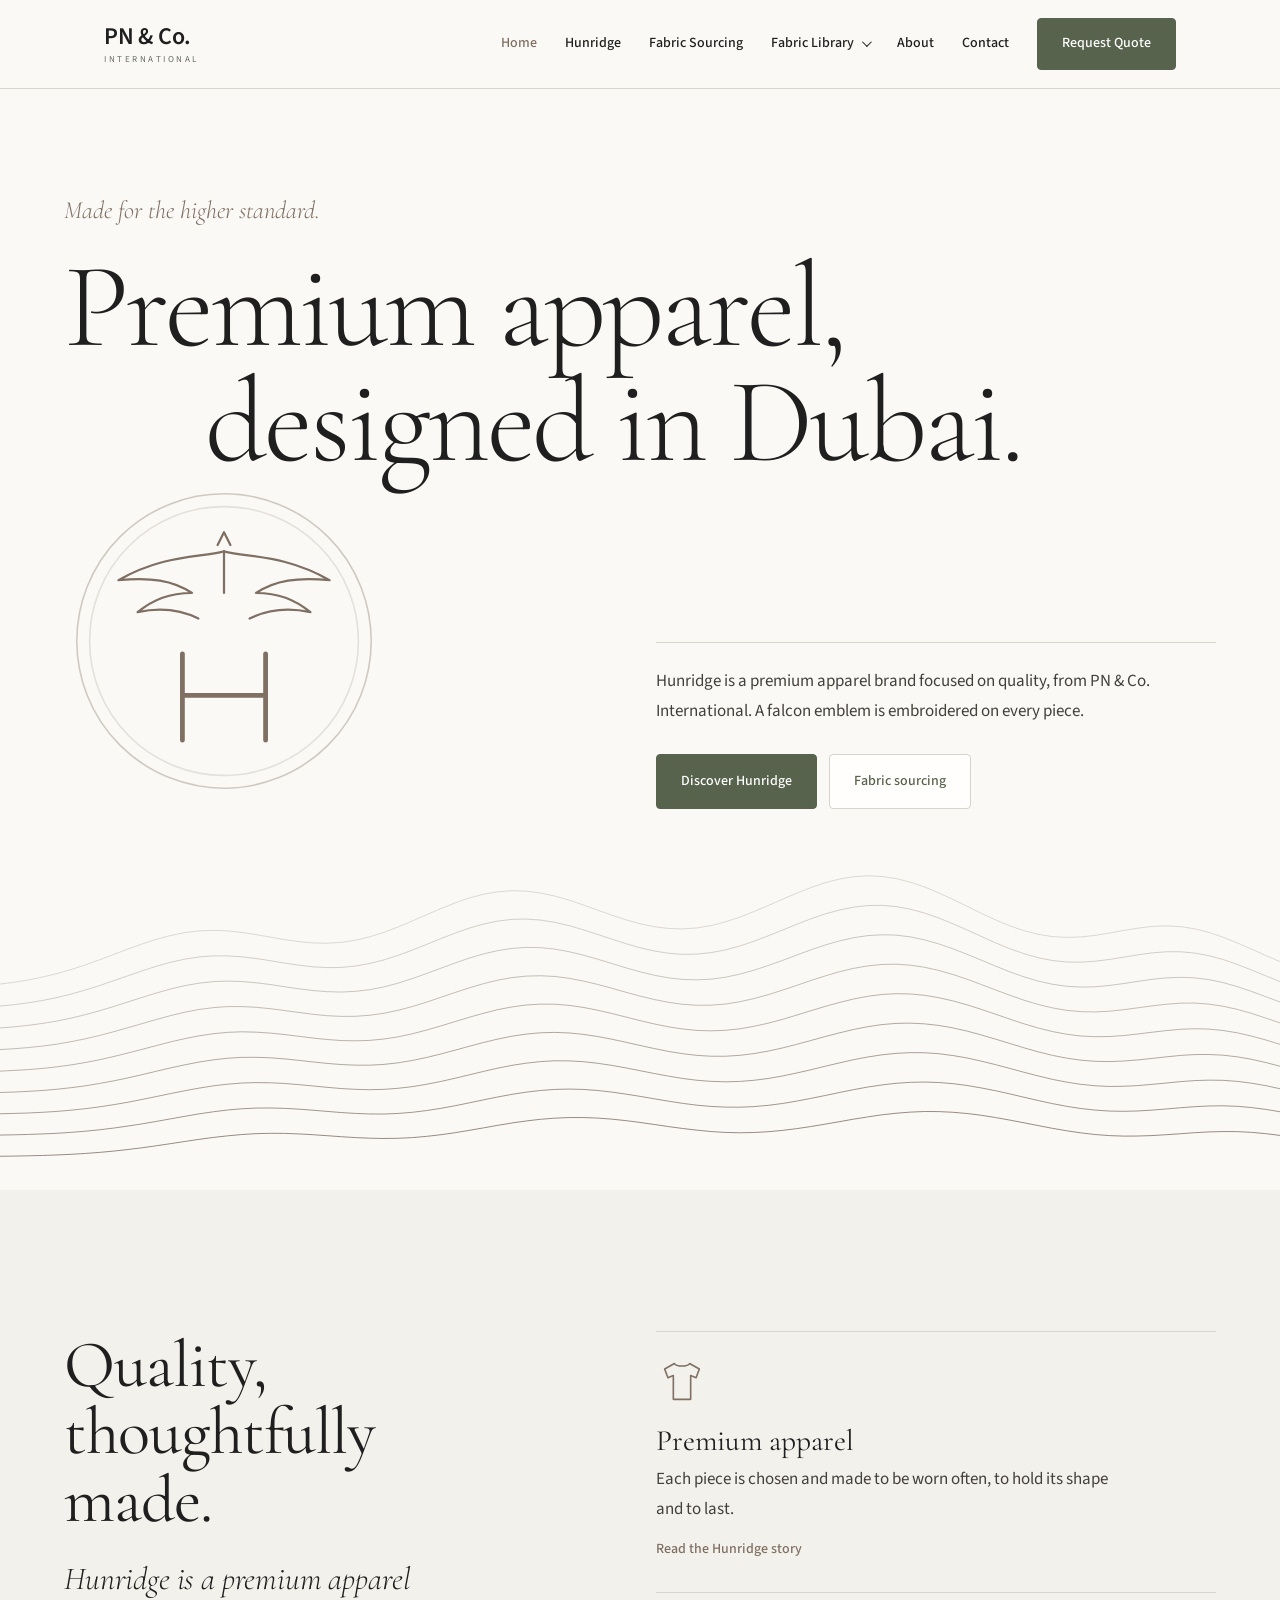
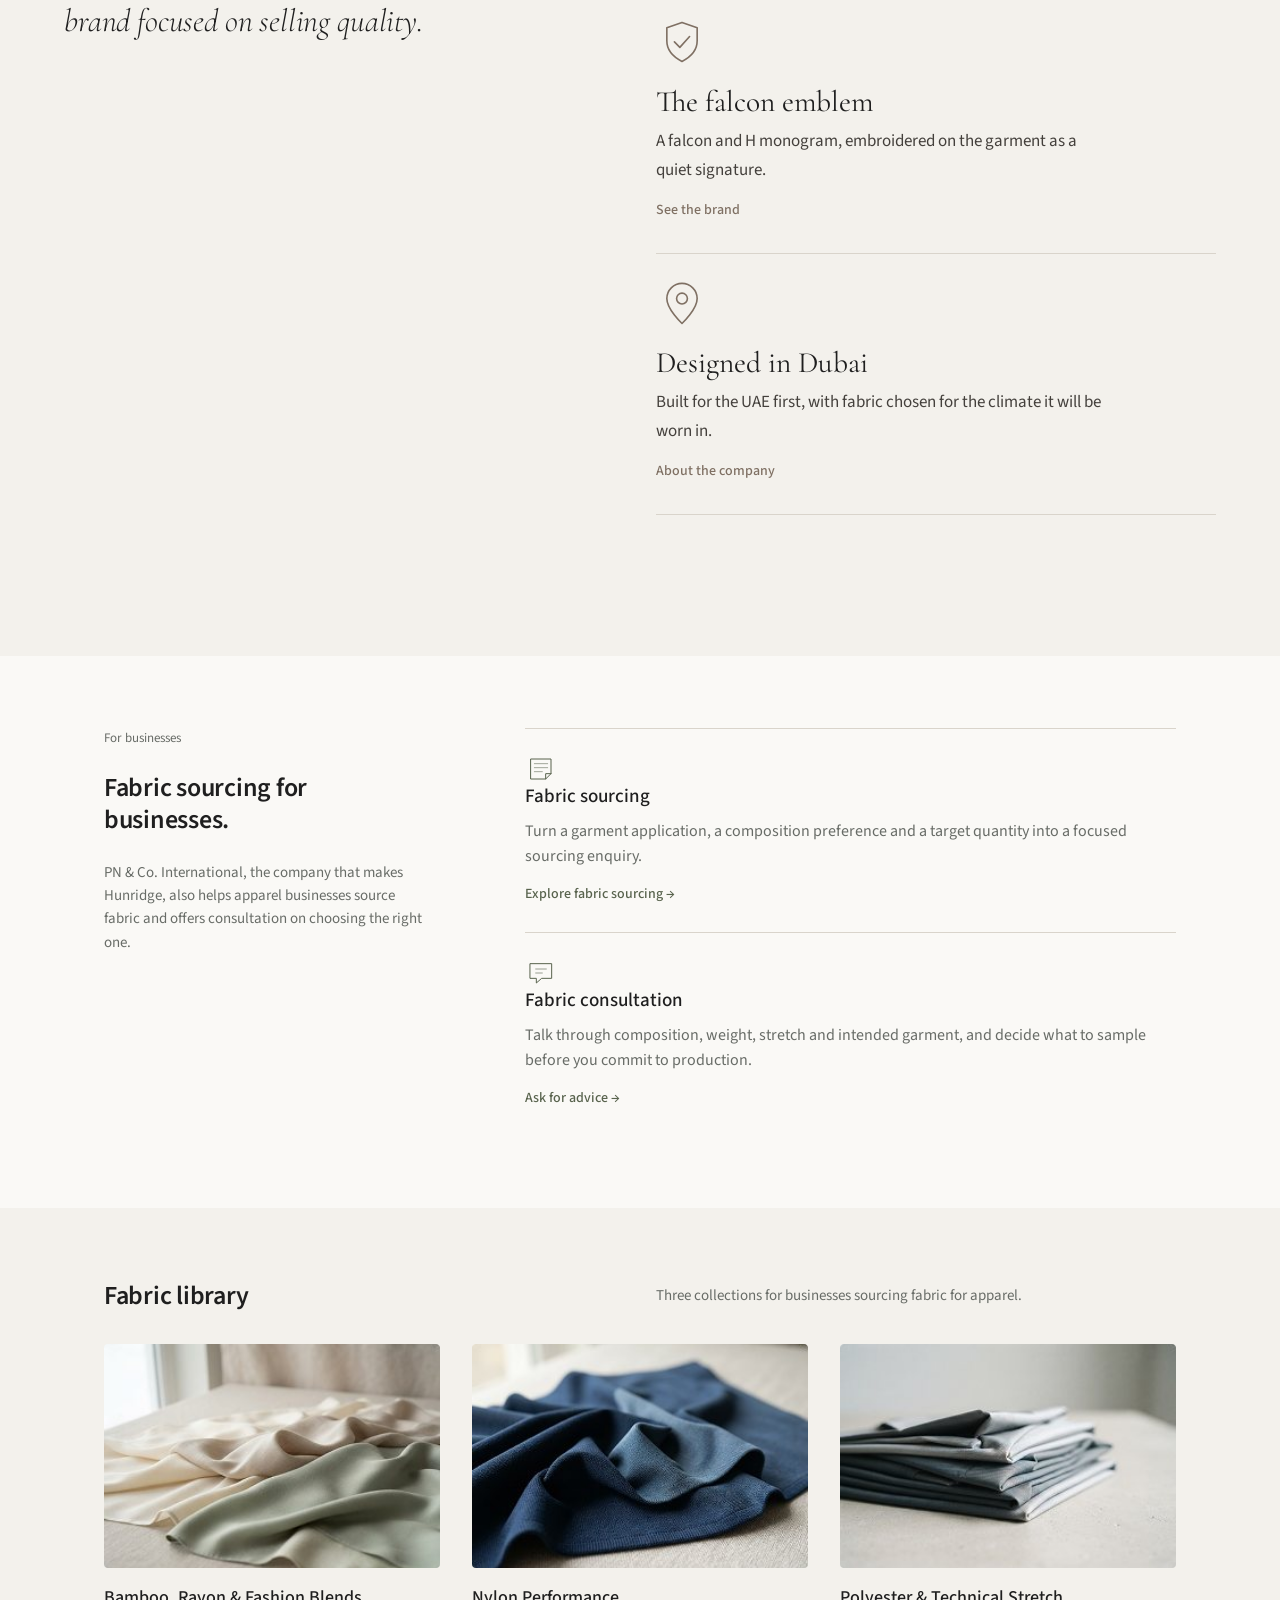
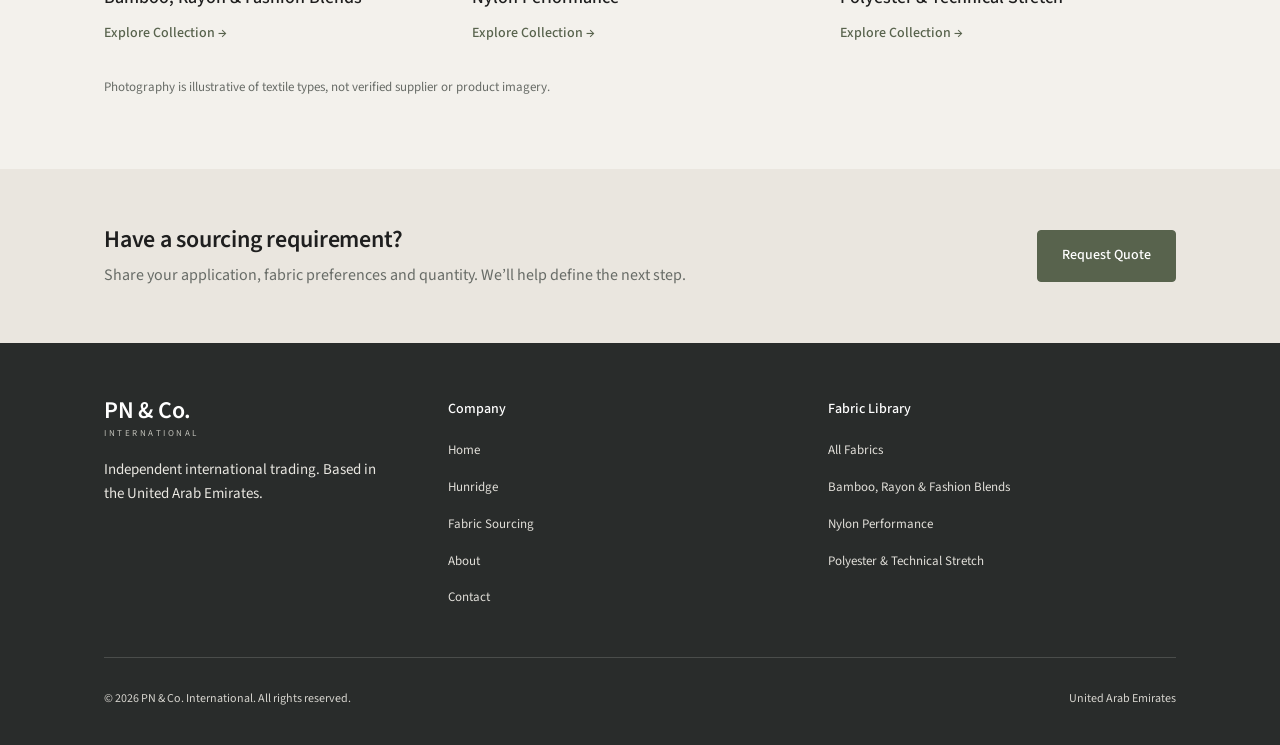
==== index.html @ cb11dd4d "Add PN & Co. International site preview (noindex) Co-Authored-By: Claude Sonnet 5.5 <noreply@anthrop" ====
<!doctype html>
<html lang="en">
<head>
<meta charset="utf-8"><meta name="robots" content="noindex,nofollow">
<meta name="viewport" content="width=device-width, initial-scale=1, viewport-fit=cover">
<title>Hunridge: Premium Apparel, Designed in Dubai</title>
<meta name="description" content="Hunridge is a premium apparel brand from Dubai, focused on quality, with an embroidered falcon emblem. Created by PN &amp; Co. International, a UAE trading company.">
<link rel="canonical" href="https://www.example.com/">
<meta property="og:title" content="Hunridge: Premium Apparel, Designed in Dubai"><meta property="og:description" content="Hunridge is a premium apparel brand from Dubai, focused on quality, with an embroidered falcon emblem. Created by PN &amp; Co. International, a UAE trading company."><meta property="og:type" content="website"><meta property="og:url" content="https://www.example.com/"><meta property="og:site_name" content="PN &amp; Co. International">
<meta name="twitter:card" content="summary">
<script type="application/ld+json">{"@context": "https://schema.org", "@graph": [{"@type": "Organization", "@id": "https://www.example.com/#org", "name": "PN & Co. International", "description": "Independent international trading company based in the United Arab Emirates. Owner of the Hunridge apparel brand and provider of fabric sourcing and consultation for apparel businesses.", "address": {"@type": "PostalAddress", "addressCountry": "AE"}, "brand": {"@type": "Brand", "name": "Hunridge", "slogan": "Made for the higher standard."}}, {"@type": "WebSite", "name": "PN & Co. International", "url": "https://www.example.com/", "publisher": {"@id": "https://www.example.com/#org"}}]}</script>
<link rel="preconnect" href="https://fonts.googleapis.com"><link rel="preconnect" href="https://fonts.gstatic.com" crossorigin><link href="https://fonts.googleapis.com/css2?family=Source+Sans+3:wght@400;500;600&family=Cormorant+Garamond:ital,wght@0,300;0,400;0,500;1,300;1,400&display=swap" rel="stylesheet">
<link rel="stylesheet" href="styles.css">
</head>
<body>
<a class="skip" href="#main">Skip to content</a>
<header class="site"><div class="wrap narrow"><div class="bar">
<a class="logo" href="index.html" aria-label="PN &amp; Co. International home"><b>PN &amp; Co.</b><small>International</small></a>
<nav class="main" aria-label="Main"><a href="index.html" class="active">Home</a><a href="hunridge.html">Hunridge</a><a href="fabric-sourcing.html">Fabric Sourcing</a><div class="has-dd" id="dd"><button class="dd" type="button" aria-expanded="false" aria-haspopup="true">Fabric Library<span class="chev" aria-hidden="true"></span></button><div class="menu"><a href="fabric-library.html">All Fabrics</a><a href="bamboo-rayon.html">Bamboo, Rayon &amp; Fashion Blends</a><a href="nylon-performance.html">Nylon Performance</a><a href="polyester-technical-stretch.html">Polyester &amp; Technical Stretch</a></div></div><a href="about.html">About</a><a href="contact.html">Contact</a><a class="btn" href="contact.html#sourcing-request">Request Quote</a></nav>
<button class="burger" id="burger" type="button" aria-label="Open menu" aria-expanded="false"><span></span></button>
</div></div><div class="drawer" id="drawer"><a href="index.html">Home</a><a href="hunridge.html">Hunridge</a><a href="fabric-sourcing.html">Fabric Sourcing</a><a href="fabric-library.html">Fabric Library</a><div class="sub"><a href="bamboo-rayon.html">Bamboo, Rayon &amp; Fashion Blends</a><a href="nylon-performance.html">Nylon Performance</a><a href="polyester-technical-stretch.html">Polyester &amp; Technical Stretch</a></div><a href="about.html">About</a><a href="contact.html">Contact</a><a class="btn" href="contact.html#sourcing-request">Request Quote</a></div></header><main id="main"><div class="ed"><section class="hero compact"><div class="wrap">
<p class="tagline">Made for the higher standard.</p>
<h1><span>Premium apparel,</span> <span>designed in Dubai.</span></h1>
<div class="grid"><div class="emblem-wrap"><svg class="emblem" viewBox="0 0 200 200" fill="none" stroke="currentColor" stroke-width="1.4" stroke-linecap="round" stroke-linejoin="round" aria-hidden="true" focusable="false"><circle cx="100" cy="100" r="92" stroke-opacity=".35" stroke-width="1"/><circle cx="100" cy="100" r="84" stroke-opacity=".18" stroke-width="1"/><path d="M100 44C84 48 62 46 34 62c20-2 34 0 46 8-14 0-24 4-34 12 14-3 26-2 38 4"/><path d="M100 44c16 4 38 2 66 18-20-2-34 0-46 8 14 0 24 4 34 12-14-3-26-2-38 4"/><path d="M100 44v26"/><path d="M96 40l4-8 4 8"/><path d="M74 108v54M126 108v54M74 134h52" stroke-width="3"/></svg></div><div class="hero-copy"><p>Hunridge is a premium apparel brand focused on quality, from PN &amp; Co. International. A falcon emblem is embroidered on every piece.</p>
<div class="actions"><a class="btn" href="hunridge.html">Discover Hunridge</a><a class="btn ghost" href="fabric-sourcing.html">Fabric sourcing</a></div></div></div></div><svg class="ridge" viewBox="0 0 1440 380" preserveAspectRatio="none" aria-hidden="true" focusable="false"><g fill="none" stroke="currentColor" stroke-width="1" vector-effect="non-scaling-stroke"><path pathLength="1" d="M0 145.1 L16 143.0 L32 140.4 L48 137.1 L64 133.1 L80 128.5 L96 123.2 L112 117.4 L128 111.3 L144 105.1 L160 99.3 L176 94.0 L192 89.6 L208 86.3 L224 84.4 L240 83.8 L256 84.4 L272 86.1 L288 88.6 L304 91.5 L320 94.3 L336 96.6 L352 98.1 L368 98.5 L384 97.5 L400 95.0 L416 91.1 L432 86.0 L448 79.8 L464 73.0 L480 65.9 L496 58.9 L512 52.4 L528 46.8 L544 42.5 L560 39.7 L576 38.5 L592 39.0 L608 41.1 L624 44.6 L640 49.2 L656 54.7 L672 60.5 L688 66.3 L704 71.7 L720 76.2 L736 79.6 L752 81.6 L768 82.1 L784 81.0 L800 78.3 L816 74.1 L832 68.8 L848 62.4 L864 55.5 L880 48.4 L896 41.4 L912 35.0 L928 29.5 L944 25.3 L960 22.5 L976 21.5 L992 22.2 L1008 24.6 L1024 28.7 L1040 34.2 L1056 40.9 L1072 48.4 L1088 56.3 L1104 64.3 L1120 71.8 L1136 78.6 L1152 84.2 L1168 88.3 L1184 90.9 L1200 91.8 L1216 91.3 L1232 89.5 L1248 86.9 L1264 83.9 L1280 81.3 L1296 79.3 L1312 78.7 L1328 79.5 L1344 82.0 L1360 86.1 L1376 91.6 L1392 98.1 L1408 105.2 L1424 112.5 L1440 119.5" style="--i:0;opacity:0.28"/><path pathLength="1" d="M0 170.2 L16 168.6 L32 166.5 L48 163.8 L64 160.5 L80 156.5 L96 151.9 L112 146.8 L128 141.2 L144 135.6 L160 130.0 L176 124.7 L192 120.2 L208 116.6 L224 114.1 L240 112.9 L256 112.9 L272 114.0 L288 115.9 L304 118.4 L320 121.1 L336 123.5 L352 125.4 L368 126.3 L384 126.1 L400 124.5 L416 121.6 L432 117.5 L448 112.3 L464 106.3 L480 99.8 L496 93.2 L512 86.9 L528 81.2 L544 76.6 L560 73.2 L576 71.2 L592 70.9 L608 72.0 L624 74.6 L640 78.3 L656 83.0 L672 88.3 L688 93.7 L704 98.9 L720 103.6 L736 107.3 L752 109.9 L768 111.2 L784 110.9 L800 109.2 L816 106.1 L832 101.7 L848 96.3 L864 90.1 L880 83.6 L896 77.0 L912 70.7 L928 65.1 L944 60.6 L960 57.3 L976 55.4 L992 55.2 L1008 56.6 L1024 59.6 L1040 64.0 L1056 69.6 L1072 76.2 L1088 83.3 L1104 90.7 L1120 98.0 L1136 104.7 L1152 110.4 L1168 115.0 L1184 118.2 L1200 119.9 L1216 120.1 L1232 119.0 L1248 117.0 L1264 114.4 L1280 111.7 L1296 109.5 L1312 108.2 L1328 108.2 L1344 109.7 L1360 112.7 L1376 117.1 L1392 122.7 L1408 129.0 L1424 135.7 L1440 142.3" style="--i:1;opacity:0.36"/><path pathLength="1" d="M0 195.2 L16 193.9 L32 192.2 L48 190.0 L64 187.3 L80 184.0 L96 180.0 L112 175.6 L128 170.7 L144 165.5 L160 160.3 L176 155.3 L192 150.7 L208 146.9 L224 144.1 L240 142.3 L256 141.7 L272 142.2 L288 143.6 L304 145.6 L320 148.1 L336 150.5 L352 152.5 L368 153.8 L384 154.2 L400 153.4 L416 151.5 L432 148.3 L448 144.0 L464 138.8 L480 133.0 L496 127.0 L512 121.0 L528 115.4 L544 110.6 L560 106.9 L576 104.4 L592 103.2 L608 103.5 L624 105.2 L640 108.1 L656 112.0 L672 116.6 L688 121.5 L704 126.5 L720 131.1 L736 135.0 L752 138.0 L768 139.8 L784 140.3 L800 139.5 L816 137.3 L832 133.8 L848 129.3 L864 124.0 L880 118.2 L896 112.1 L912 106.1 L928 100.6 L944 95.9 L960 92.2 L976 89.8 L992 88.8 L1008 89.2 L1024 91.2 L1040 94.6 L1056 99.2 L1072 104.8 L1088 111.1 L1104 117.8 L1120 124.6 L1136 131.1 L1152 136.9 L1168 141.7 L1184 145.3 L1200 147.6 L1216 148.5 L1232 148.2 L1248 146.7 L1264 144.5 L1280 142.0 L1296 139.7 L1312 138.0 L1328 137.4 L1344 138.0 L1360 140.0 L1376 143.4 L1392 148.0 L1408 153.5 L1424 159.5 L1440 165.6" style="--i:2;opacity:0.44"/><path pathLength="1" d="M0 219.9 L16 218.9 L32 217.6 L48 215.9 L64 213.7 L80 210.9 L96 207.6 L112 203.8 L128 199.5 L144 194.9 L160 190.2 L176 185.5 L192 181.1 L208 177.2 L224 174.1 L240 172.0 L256 170.8 L272 170.8 L288 171.6 L304 173.2 L320 175.3 L336 177.5 L352 179.6 L368 181.2 L384 182.0 L400 181.9 L416 180.7 L432 178.4 L448 175.0 L464 170.7 L480 165.7 L496 160.2 L512 154.7 L528 149.4 L544 144.6 L560 140.6 L576 137.7 L592 136.0 L608 135.6 L624 136.4 L640 138.5 L656 141.6 L672 145.4 L688 149.8 L704 154.4 L720 158.8 L736 162.7 L752 165.9 L768 168.2 L784 169.3 L800 169.2 L816 167.9 L832 165.3 L848 161.7 L864 157.3 L880 152.1 L896 146.7 L912 141.1 L928 135.9 L944 131.1 L960 127.2 L976 124.4 L992 122.7 L1008 122.4 L1024 123.5 L1040 125.9 L1056 129.5 L1072 134.1 L1088 139.6 L1104 145.6 L1120 151.8 L1136 157.8 L1152 163.5 L1168 168.4 L1184 172.3 L1200 175.1 L1216 176.6 L1232 176.9 L1248 176.1 L1264 174.4 L1280 172.2 L1296 170.0 L1312 168.1 L1328 166.9 L1344 166.8 L1360 168.0 L1376 170.4 L1392 174.0 L1408 178.6 L1424 183.9 L1440 189.5" style="--i:3;opacity:0.51"/><path pathLength="1" d="M0 244.5 L16 243.7 L32 242.7 L48 241.4 L64 239.6 L80 237.4 L96 234.7 L112 231.5 L128 227.8 L144 223.8 L160 219.6 L176 215.3 L192 211.1 L208 207.4 L224 204.2 L240 201.8 L256 200.2 L272 199.6 L288 200.0 L304 201.1 L320 202.7 L336 204.7 L352 206.7 L368 208.4 L384 209.6 L400 209.9 L416 209.4 L432 207.8 L448 205.3 L464 201.8 L480 197.6 L496 192.9 L512 187.9 L528 183.0 L544 178.4 L560 174.3 L576 171.2 L592 169.0 L608 168.0 L624 168.1 L640 169.4 L656 171.7 L672 174.9 L688 178.6 L704 182.7 L720 186.8 L736 190.6 L752 193.9 L768 196.4 L784 198.0 L800 198.5 L816 197.9 L832 196.2 L848 193.4 L864 189.8 L880 185.5 L896 180.6 L912 175.6 L928 170.7 L944 166.2 L960 162.2 L976 159.1 L992 157.0 L1008 156.1 L1024 156.4 L1040 157.9 L1056 160.6 L1072 164.3 L1088 168.8 L1104 174.0 L1120 179.5 L1136 185.1 L1152 190.5 L1168 195.3 L1184 199.3 L1200 202.4 L1216 204.4 L1232 205.2 L1248 205.0 L1264 203.9 L1280 202.1 L1296 200.1 L1312 198.2 L1328 196.7 L1344 196.1 L1360 196.5 L1376 198.1 L1392 200.8 L1408 204.5 L1424 208.9 L1440 213.9" style="--i:4;opacity:0.59"/><path pathLength="1" d="M0 268.9 L16 268.4 L32 267.6 L48 266.6 L64 265.2 L80 263.4 L96 261.3 L112 258.6 L128 255.6 L144 252.2 L160 248.5 L176 244.6 L192 240.8 L208 237.3 L224 234.1 L240 231.6 L256 229.8 L272 228.8 L288 228.7 L304 229.3 L320 230.5 L336 232.2 L352 234.0 L368 235.7 L384 237.0 L400 237.7 L416 237.7 L432 236.8 L448 235.0 L464 232.3 L480 228.9 L496 224.9 L512 220.6 L528 216.1 L544 211.8 L560 207.9 L576 204.6 L592 202.2 L608 200.7 L624 200.3 L640 200.9 L656 202.5 L672 204.9 L688 208.0 L704 211.5 L720 215.2 L736 218.7 L752 222.0 L768 224.6 L784 226.5 L800 227.5 L816 227.5 L832 226.5 L848 224.5 L864 221.7 L880 218.1 L896 214.0 L912 209.6 L928 205.1 L944 200.9 L960 197.0 L976 193.8 L992 191.4 L1008 190.0 L1024 189.7 L1040 190.5 L1056 192.3 L1072 195.1 L1088 198.8 L1104 203.2 L1120 208.0 L1136 212.9 L1152 217.9 L1168 222.5 L1184 226.5 L1200 229.7 L1216 232.0 L1232 233.3 L1248 233.6 L1264 233.0 L1280 231.7 L1296 230.0 L1312 228.2 L1328 226.6 L1344 225.6 L1360 225.5 L1376 226.3 L1392 228.2 L1408 231.0 L1424 234.7 L1440 238.9" style="--i:5;opacity:0.67"/><path pathLength="1" d="M0 293.2 L16 292.8 L32 292.3 L48 291.5 L64 290.5 L80 289.1 L96 287.4 L112 285.3 L128 282.8 L144 280.0 L160 276.8 L176 273.5 L192 270.1 L208 266.9 L224 263.9 L240 261.3 L256 259.4 L272 258.1 L288 257.6 L304 257.8 L320 258.6 L336 259.9 L352 261.4 L368 263.0 L384 264.4 L400 265.3 L416 265.7 L432 265.3 L448 264.1 L464 262.2 L480 259.5 L496 256.3 L512 252.6 L528 248.7 L544 244.8 L560 241.1 L576 237.9 L592 235.4 L608 233.6 L624 232.7 L640 232.8 L656 233.7 L672 235.5 L688 237.9 L704 240.8 L720 244.0 L736 247.2 L752 250.2 L768 252.9 L784 254.9 L800 256.2 L816 256.7 L832 256.3 L848 255.0 L864 252.9 L880 250.1 L896 246.7 L912 243.0 L928 239.0 L944 235.2 L960 231.5 L976 228.4 L992 225.9 L1008 224.2 L1024 223.4 L1040 223.5 L1056 224.6 L1072 226.7 L1088 229.5 L1104 233.1 L1120 237.1 L1136 241.4 L1152 245.8 L1168 250.0 L1184 253.9 L1200 257.1 L1216 259.6 L1232 261.2 L1248 262.0 L1264 261.8 L1280 261.0 L1296 259.6 L1312 258.1 L1328 256.5 L1344 255.3 L1360 254.8 L1376 255.0 L1392 256.2 L1408 258.3 L1424 261.1 L1440 264.6" style="--i:6;opacity:0.74"/><path pathLength="1" d="M0 317.5 L16 317.2 L32 316.8 L48 316.2 L64 315.5 L80 314.4 L96 313.1 L112 311.5 L128 309.5 L144 307.2 L160 304.7 L176 301.9 L192 299.0 L208 296.1 L224 293.3 L240 290.9 L256 288.9 L272 287.5 L288 286.7 L304 286.6 L320 287.0 L336 287.9 L352 289.1 L368 290.5 L384 291.8 L400 292.8 L416 293.4 L432 293.5 L448 292.8 L464 291.5 L480 289.5 L496 287.0 L512 284.0 L528 280.7 L544 277.3 L560 274.0 L576 271.0 L592 268.5 L608 266.6 L624 265.4 L640 265.0 L656 265.4 L672 266.6 L688 268.4 L704 270.7 L720 273.3 L736 276.1 L752 278.8 L768 281.3 L784 283.4 L800 284.8 L816 285.6 L832 285.7 L848 285.0 L864 283.6 L880 281.5 L896 278.8 L912 275.7 L928 272.4 L944 269.0 L960 265.7 L976 262.7 L992 260.3 L1008 258.4 L1024 257.3 L1040 257.0 L1056 257.5 L1072 258.8 L1088 260.9 L1104 263.7 L1120 266.9 L1136 270.5 L1152 274.3 L1168 278.1 L1184 281.6 L1200 284.7 L1216 287.2 L1232 289.0 L1248 290.1 L1264 290.4 L1280 290.0 L1296 289.0 L1312 287.7 L1328 286.3 L1344 285.1 L1360 284.3 L1376 284.1 L1392 284.7 L1408 286.1 L1424 288.2 L1440 290.9" style="--i:7;opacity:0.82"/><path pathLength="1" d="M0 341.7 L16 341.5 L32 341.2 L48 340.8 L64 340.2 L80 339.5 L96 338.5 L112 337.3 L128 335.8 L144 334.0 L160 332.0 L176 329.7 L192 327.3 L208 324.8 L224 322.4 L240 320.2 L256 318.4 L272 316.9 L288 315.9 L304 315.5 L320 315.6 L336 316.2 L352 317.1 L368 318.2 L384 319.4 L400 320.4 L416 321.1 L432 321.4 L448 321.2 L464 320.4 L480 319.0 L496 317.1 L512 314.8 L528 312.1 L544 309.3 L560 306.4 L576 303.7 L592 301.4 L608 299.5 L624 298.2 L640 297.5 L656 297.5 L672 298.1 L688 299.3 L704 301.0 L720 303.1 L736 305.4 L752 307.8 L768 310.0 L784 311.9 L800 313.5 L816 314.5 L832 314.9 L848 314.6 L864 313.7 L880 312.2 L896 310.2 L912 307.8 L928 305.1 L944 302.3 L960 299.4 L976 296.8 L992 294.4 L1008 292.6 L1024 291.3 L1040 290.6 L1056 290.7 L1072 291.5 L1088 292.9 L1104 294.9 L1120 297.5 L1136 300.4 L1152 303.5 L1168 306.7 L1184 309.8 L1200 312.6 L1216 315.0 L1232 316.9 L1248 318.1 L1264 318.7 L1280 318.6 L1296 318.1 L1312 317.1 L1328 316.0 L1344 314.8 L1360 313.9 L1376 313.5 L1392 313.6 L1408 314.4 L1424 315.9 L1440 317.9" style="--i:8;opacity:0.90"/></g></svg></section>
<section class="band band-stone" aria-labelledby="h-pts"><div class="wrap"><div class="grid">
<div class="pts-head"><h2 id="h-pts">Quality, thoughtfully made.</h2><p class="lead">Hunridge is a premium apparel brand focused on selling quality.</p></div>
<ul class="pts">
<li><svg class="ico" viewBox="0 0 48 48" fill="none" stroke="currentColor" stroke-width="1.5" stroke-linecap="round" stroke-linejoin="round" aria-hidden="true" focusable="false"><path d="M17 7 8 12l3 8 5-2v22h16V18l5 2 3-8-9-5c-2 3-12 3-14 0Z"/></svg><h3>Premium apparel</h3><p>Each piece is chosen and made to be worn often, to hold its shape and to last.</p><a class="link" href="hunridge.html">Read the Hunridge story</a></li>
<li><svg class="ico" viewBox="0 0 48 48" fill="none" stroke="currentColor" stroke-width="1.5" stroke-linecap="round" stroke-linejoin="round" aria-hidden="true" focusable="false"><path d="M24 5 38 10v12c0 9-6 15-14 19C16 37 10 31 10 22V10Z"/><path d="m17 23 5 5 9-10"/></svg><h3>The falcon emblem</h3><p>A falcon and H monogram, embroidered on the garment as a quiet signature.</p><a class="link" href="hunridge.html">See the brand</a></li>
<li><svg class="ico" viewBox="0 0 48 48" fill="none" stroke="currentColor" stroke-width="1.5" stroke-linecap="round" stroke-linejoin="round" aria-hidden="true" focusable="false"><path d="M24 42S10 29 10 19a14 14 0 0 1 28 0c0 10-14 23-14 23Z"/><circle cx="24" cy="19" r="5"/></svg><h3>Designed in Dubai</h3><p>Built for the UAE first, with fabric chosen for the climate it will be worn in.</p><a class="link" href="about.html">About the company</a></li>
</ul></div></div></section></div>
<section class="corp-band" aria-labelledby="h-b2b"><div class="wrap narrow split">
<div><p class="small" style="margin-bottom:24px">For businesses</p><h2 id="h-b2b" style="margin-bottom:24px">Fabric sourcing for businesses.</h2>
<p class="lead" style="font-size:15px">PN &amp; Co. International, the company that makes Hunridge, also helps apparel businesses source fabric and offers consultation on choosing the right one.</p></div>
<div class="rows">
<div><h3><svg class="ico" viewBox="0 0 48 48" fill="none" stroke="currentColor" stroke-width="1.5" stroke-linecap="round" stroke-linejoin="round" aria-hidden="true" focusable="false"><path d="M9 9h30v22l-8 8H9Z"/><path d="M39 31h-8v8"/><path d="M14 16h20M14 22h20M14 28h12" stroke-opacity=".55"/></svg>Fabric sourcing</h3><p>Turn a garment application, a composition preference and a target quantity into a focused sourcing enquiry.</p><a class="link" href="fabric-sourcing.html">Explore fabric sourcing →</a></div>
<div><h3><svg class="ico" viewBox="0 0 48 48" fill="none" stroke="currentColor" stroke-width="1.5" stroke-linecap="round" stroke-linejoin="round" aria-hidden="true" focusable="false"><path d="M8 10h32v22H25l-8 7v-7H8Z"/><path d="M16 18h16M16 24h10" stroke-opacity=".6"/></svg>Fabric consultation</h3><p>Talk through composition, weight, stretch and intended garment, and decide what to sample before you commit to production.</p><a class="link" href="fabric-sourcing.html">Ask for advice →</a></div>
</div></div></section>
<section class="corp-band surface" aria-labelledby="h-lib"><div class="wrap narrow">
<div class="fl-head"><h2 id="h-lib">Fabric library</h2><p class="lead" style="font-size:15px">Three collections for businesses sourcing fabric for apparel.</p></div>
<div class="mini">
<a href="bamboo-rayon.html"><img class="rounded" src="images/bamboo-rayon.jpg" alt="Cream and sage fluid fabric" loading="lazy"><h3>Bamboo, Rayon &amp; Fashion Blends</h3><span class="link">Explore Collection →</span></a>
<a href="nylon-performance.html"><img class="rounded" src="images/nylon.jpg" alt="Navy nylon knit" loading="lazy"><h3>Nylon Performance</h3><span class="link">Explore Collection →</span></a>
<a href="polyester-technical-stretch.html"><img class="rounded" src="images/polyester.jpg" alt="Stack of grey technical fabrics" loading="lazy"><h3>Polyester &amp; Technical Stretch</h3><span class="link">Explore Collection →</span></a>
</div><p class="small" style="margin-top:32px">Photography is illustrative of textile types, not verified supplier or product imagery.</p></div></section>
<section class="corp-band beige" style="padding:56px 0"><div class="wrap narrow cta"><div><h2>Have a sourcing requirement?</h2><p>Share your application, fabric preferences and quantity. We’ll help define the next step.</p></div><a class="btn" href="contact.html#sourcing-request">Request Quote</a></div></section></main><footer class="site"><div class="wrap narrow"><div class="foot">
<div><a class="logo" href="index.html"><b>PN &amp; Co.</b><small>International</small></a><p class="about">Independent international trading. Based in the United Arab Emirates.</p></div>
<div><h4>Company</h4><ul><li><a href="index.html">Home</a></li><li><a href="hunridge.html">Hunridge</a></li><li><a href="fabric-sourcing.html">Fabric Sourcing</a></li><li><a href="about.html">About</a></li><li><a href="contact.html">Contact</a></li></ul></div>
<div><h4>Fabric Library</h4><ul><li><a href="fabric-library.html">All Fabrics</a></li><li><a href="bamboo-rayon.html">Bamboo, Rayon &amp; Fashion Blends</a></li><li><a href="nylon-performance.html">Nylon Performance</a></li><li><a href="polyester-technical-stretch.html">Polyester &amp; Technical Stretch</a></li></ul></div>
</div><div class="legal"><span>© 2026 PN &amp; Co. International. All rights reserved.</span><span>United Arab Emirates</span></div></div></footer><script>
(function(){
var dd=document.getElementById('dd'),btn=dd&&dd.querySelector('button');
function close(){if(dd){dd.classList.remove('open');btn.setAttribute('aria-expanded','false');}}
if(btn){btn.addEventListener('click',function(e){e.stopPropagation();var o=dd.classList.toggle('open');btn.setAttribute('aria-expanded',o);});
document.addEventListener('click',function(e){if(!dd.contains(e.target))close();});
document.addEventListener('keydown',function(e){if(e.key==='Escape')close();});}
var b=document.getElementById('burger'),d=document.getElementById('drawer');
b.addEventListener('click',function(){var o=d.classList.toggle('open');b.setAttribute('aria-expanded',o);});
})();
</script>
</body>
</html>
---- styles.css ----
:root{
  --ivory:#FAF9F6; --stone:#F3F1EC; --beige:#EAE6DF; --olive:#58634D; --olive-d:#4A5440;
  --ink:#1F1F1F; --ink-soft:#44403C; --muted:#686C67; --taupe:#7F7063; --taupe-light:#B7AB9D;
  --hair:#D9D4CB; --hair-dark:#413E3B; --dark:#292C2B; --field:#FFFEFC; --err:#A63D32;
  --font:"Source Sans 3","Source Sans Pro",system-ui,-apple-system,"Segoe UI",Roboto,Helvetica,Arial,sans-serif;
  --serif:"Cormorant Garamond","Cormorant",Georgia,"Times New Roman",serif;
  --sans:var(--font);
  --t-display:clamp(3rem,9.4vw,8.75rem); --t-h2:clamp(2.35rem,5.2vw,4.5rem); --t-lead:clamp(1.45rem,2.5vw,2.1rem); --t-body:1.0625rem;
  --gutter:clamp(1rem,5vw,4.5rem); --space:clamp(5rem,11vw,9.5rem);
  color-scheme:light;
}
*,*::before,*::after{box-sizing:border-box}
html{scroll-behavior:smooth}
body{margin:0;background:var(--ivory);color:var(--ink);font-family:var(--font);font-size:16px;line-height:1.55;-webkit-font-smoothing:antialiased}
img{display:block;max-width:100%;height:auto}
svg{display:block;max-width:100%}
a{color:inherit;text-decoration:none}
h1,h2,h3,p,ul,ol,figure{margin:0;padding:0}
ul,ol{list-style:none}
:focus-visible{outline:2px solid var(--olive);outline-offset:3px;border-radius:2px}
.skip{position:absolute;left:-999px;top:0;background:var(--ink);color:#fff;padding:.6rem 1rem;z-index:50}
.skip:focus{left:0}
.wrap{width:100%;max-width:1360px;margin-inline:auto;padding-left:max(var(--gutter),env(safe-area-inset-left,0px));padding-right:max(var(--gutter),env(safe-area-inset-right,0px))}
.wrap.narrow{max-width:1200px}
.grid{display:grid;grid-template-columns:repeat(12,minmax(0,1fr));column-gap:clamp(1rem,2.5vw,2rem)}

/* header */
header.site{position:sticky;top:env(safe-area-inset-top,0px);z-index:20;background:var(--ivory);border-bottom:1px solid var(--hair)}
.bar{display:flex;align-items:center;justify-content:space-between;height:88px;gap:1rem}
.logo{display:block;line-height:1}
.logo b{display:block;font-size:24px;font-weight:600;letter-spacing:-.01em}
.logo small{display:block;font-size:9px;letter-spacing:.28em;color:var(--muted);margin-top:6px;text-transform:uppercase}
nav.main{display:flex;align-items:center;gap:28px}
nav.main a,nav.main button.dd{font:inherit;font-size:14px;font-weight:500;color:var(--ink);background:none;border:0;padding:8px 0;cursor:pointer}
nav.main a.active,nav.main button.dd.active{color:var(--taupe)}
nav.main a:hover,nav.main button.dd:hover{color:var(--olive)}
.has-dd{position:relative}
.chev{display:inline-block;width:7px;height:7px;border-right:1.5px solid currentColor;border-bottom:1.5px solid currentColor;transform:rotate(45deg) translateY(-2px);margin-left:8px}
.menu{display:none;position:absolute;top:100%;left:-16px;min-width:290px;background:var(--field);border:1px solid var(--hair);border-radius:6px;padding:8px;box-shadow:0 8px 24px rgba(41,44,43,.08)}
.has-dd.open .menu{display:block}
.menu a{display:block;padding:10px 12px;border-radius:4px;font-size:14px}
.menu a:hover{background:var(--stone)}
.btn{display:inline-flex;align-items:center;justify-content:center;font:inherit;font-size:14px;font-weight:500;border-radius:4px;padding:14px 24px;border:1px solid var(--olive);background:var(--olive);color:#fff;cursor:pointer;transition:background .15s}
.btn:hover{background:var(--olive-d)}
.btn.ghost{background:var(--field);color:var(--olive);border-color:var(--hair)}
.btn.ghost:hover{background:var(--stone)}
nav.main a.btn{color:#fff;background:var(--olive);border:1px solid var(--olive);padding:14px 24px}
nav.main a.btn:hover{color:#fff;background:var(--olive-d)}
.burger{display:none;width:44px;height:44px;border:1px solid var(--hair);background:var(--field);border-radius:4px;cursor:pointer;padding:0;position:relative;flex:none}
.burger span,.burger span::before,.burger span::after{position:absolute;height:1.5px;background:var(--ink);content:"";left:12px;right:12px}
.burger span{top:21px}.burger span::before{left:0;right:0;top:-6px}.burger span::after{left:0;right:0;top:6px}
.drawer{display:none;border-top:1px solid var(--hair);background:var(--ivory);padding:8px max(var(--gutter),env(safe-area-inset-left,0px)) 24px}
.drawer.open{display:block}
.drawer a{display:block;padding:12px 0;font-size:16px;border-bottom:1px solid var(--hair)}
.drawer .sub a{padding-left:16px;font-size:14px;color:var(--muted)}
.drawer a.btn{margin-top:20px;width:100%;color:#fff;border-bottom:1px solid var(--olive)}

/* corporate typography */
.eyebrow{font-size:13px;color:var(--olive)}
h1{font-size:44px;line-height:1.15;font-weight:600;letter-spacing:-.015em}
h2{font-size:26px;line-height:1.25;font-weight:600;letter-spacing:-.01em}
h3{font-size:19px;font-weight:500;line-height:1.3}
.lead{color:var(--muted);font-size:16px;max-width:520px}
.small{font-size:13px;color:var(--muted)}
.link{font-size:14px;color:var(--olive);font-weight:500}
.link:hover{text-decoration:underline;text-underline-offset:3px}
.rounded{border-radius:4px}
.corp-band{padding:72px 0}
.corp-band.surface{background:var(--stone)}
.corp-band.beige{background:var(--beige)}
.intro{display:grid;grid-template-columns:1fr 1fr;gap:64px;padding:64px 0 56px;align-items:end}
.intro.rule{border-bottom:1px solid var(--hair);padding-bottom:40px}
.intro .eyebrow{margin-bottom:48px}
.split{display:grid;grid-template-columns:1fr 2fr;gap:96px}
.rows>div{border-top:1px solid var(--hair);padding:24px 0 26px}
.rows p{color:var(--muted);margin:10px 0 12px}
.rows .num{font-size:13px;color:var(--muted);margin-right:12px}
.cta{display:flex;align-items:center;justify-content:space-between;gap:32px}
.cta h2{font-size:24px}
.cta p{color:var(--muted);margin-top:8px}
.fl-head{display:grid;grid-template-columns:1fr 1fr;gap:32px;align-items:center;margin-bottom:32px}
.mini{display:grid;grid-template-columns:repeat(3,1fr);gap:32px}
.mini img{width:100%;aspect-ratio:3/2;object-fit:cover}
.mini h3{margin:18px 0 10px;font-size:18px}
.mini a:hover h3{color:var(--olive)}

/* sourcing page */
.biz-block{padding:56px 0 64px}
.biz-block.alt{background:var(--stone)}
.biz-block .inner{border-top:1px solid var(--hair);padding-top:48px}
.biz-title{margin-bottom:32px}
.biz-body{display:grid;grid-template-columns:344px 1fr;gap:40px}
.biz-body img{width:344px;height:280px;object-fit:cover}
.biz-copy>p{color:var(--muted);max-width:780px;margin-bottom:28px}
.biz-cols{display:grid;grid-template-columns:1fr 1fr;gap:32px}
.biz-cols ul{display:grid;gap:12px}
.biz-cols li{font-size:14px;padding-left:14px;position:relative}
.biz-cols li::before{content:"";position:absolute;left:0;top:.7em;width:3px;height:3px;border-radius:50%;background:var(--ink)}
.biz-cols .aside p{margin-bottom:14px}
.buyers{display:grid;grid-template-columns:1fr 2fr;gap:96px}
.buyers .rows h3{font-size:18px}

/* library */
.coll{display:grid;grid-template-columns:304px 1fr}
.coll .side h2{font-size:24px;margin-bottom:12px}
.coll-row{display:grid;grid-template-columns:296px 1fr;gap:24px;padding:24px 0;border-bottom:1px solid var(--hair)}
.coll-row:first-child{padding-top:0}
.coll-row img{width:296px;height:200px;object-fit:cover}
.coll-row .t{font-size:12px;color:var(--muted);letter-spacing:.03em}
.coll-row h3{margin:14px 0}
.coll-row p.d{color:var(--muted);margin-bottom:14px}
.apps{display:grid;grid-template-columns:304px 1fr}
.apps h2{margin-bottom:12px}
.apps .list{display:grid;grid-template-columns:1fr 1fr;gap:0 24px}
.apps .list a{display:flex;justify-content:space-between;align-items:center;font-size:14px;color:var(--olive);padding:15px 4px;border-bottom:1px solid var(--hair)}
.apps .list a:hover{background:rgba(88,99,77,.06)}
.future{display:grid;grid-template-columns:304px 1fr}
.future .row{display:flex;justify-content:space-between;padding:16px 0;border-bottom:1px solid var(--hair);color:var(--muted)}
.future .row span:last-child{font-size:12px}
.future h3{margin-bottom:10px}
.crumbs{font-size:12px;color:var(--muted);padding-top:36px}
.crumbs a:hover{color:var(--olive)}
.coll-hero{display:grid;grid-template-columns:1fr 344px;gap:64px;padding:36px 0 48px;align-items:start}
.coll-hero h1{font-size:34px;margin-bottom:24px}
.coll-hero p{color:var(--muted);margin-bottom:32px;max-width:720px}
.coll-hero img{width:344px;height:220px;object-fit:cover}
.tabs{display:flex;gap:24px;flex-wrap:wrap;margin-bottom:64px}
.tabs a{font-size:13px;padding:6px 0 12px;border-bottom:1px solid var(--hair);color:var(--muted)}
.tabs a.on{color:var(--ink);border-color:var(--olive);border-width:2px;margin-bottom:-1px}
.sel-head{display:flex;justify-content:space-between;align-items:baseline;margin-bottom:28px}
.sel-head h2{font-size:24px}
.notice{border-left:3px solid var(--olive);background:var(--beige);padding:18px;margin-bottom:32px}
.notice b{display:block;font-weight:600;font-size:14px;margin-bottom:6px}
.notice span{font-size:13px;color:var(--muted)}
.cards{display:grid;grid-template-columns:repeat(3,1fr);gap:24px}
.card img{width:100%;aspect-ratio:1;object-fit:cover}
.card .code{font-size:12px;color:var(--muted);margin-top:18px}
.card h3{margin:8px 0 18px}
.card .spec{font-size:13px;color:var(--muted);line-height:1;display:grid;gap:18px;padding-bottom:20px}
.card .buy{border-top:1px solid var(--hair);padding-top:18px;margin-bottom:56px}
.card .buy .p{font-size:14px}
.card .buy .m{font-size:12px;color:var(--muted);margin:8px 0}
.card .buy a{font-size:14px;font-weight:500}
.card .buy a:hover{color:var(--olive)}
.help{font-size:13px;color:var(--muted);margin-top:36px;max-width:none}

/* about / contact */
.about-grid{display:grid;grid-template-columns:1fr 2fr;gap:96px;padding:56px 0}
.about-grid+.about-grid{border-top:1px solid var(--hair)}
.about-grid .body{display:grid;gap:20px;max-width:680px;color:var(--muted)}
.about-grid .body p{color:var(--muted)}
.two{display:grid;grid-template-columns:1fr 1fr;gap:48px;padding:8px 0 24px}
.two h3{margin-bottom:12px}
.two p{color:var(--muted);margin-bottom:14px}
.contact{display:grid;grid-template-columns:400px 1fr;gap:72px;padding:64px 0 72px}
.contact .left h1{font-size:40px;margin:28px 0 24px}
.contact .left p{color:var(--muted)}
.contact .left hr{border:0;border-top:1px solid var(--hair);margin:32px 0 24px}
.contact .left .small{max-width:300px}
form .head{border-bottom:1px solid var(--hair);padding-bottom:20px;margin-bottom:32px}
form .head h2{margin-bottom:22px}
.grid2{display:grid;grid-template-columns:1fr 1fr;gap:24px}
.field{margin-bottom:24px}
.field label{display:block;font-size:13px;font-weight:500;margin-bottom:10px}
.field input,.field select,.field textarea{width:100%;font:inherit;font-size:14px;color:var(--ink);background:var(--field);border:1px solid var(--hair);border-radius:4px;padding:0 16px;height:48px}
.field textarea{height:128px;padding:14px 16px;resize:vertical;line-height:1.5}
.field select{appearance:none;-webkit-appearance:none;background-image:linear-gradient(45deg,transparent 50%,var(--ink) 50%),linear-gradient(135deg,var(--ink) 50%,transparent 50%);background-position:calc(100% - 22px) 21px,calc(100% - 16px) 21px;background-size:6px 6px;background-repeat:no-repeat;padding-right:40px}
.field input::placeholder,.field textarea::placeholder{color:#8A8D87}
.field input:focus,.field select:focus,.field textarea:focus{outline:0;border-color:var(--olive);box-shadow:0 0 0 3px rgba(88,99,77,.18)}
.field .hint{font-size:12px;color:var(--muted);margin-top:10px}
.field.bad input,.field.bad select,.field.bad textarea{border-color:var(--err)}
.field .err{display:none;font-size:12px;color:var(--err);margin-top:8px}
.field.bad .err{display:block}
.thanks{display:none;border-left:3px solid var(--olive);background:var(--beige);padding:20px 22px;margin-bottom:28px}
.thanks.show{display:block}
.thanks b{display:block;margin-bottom:6px}
.three{display:grid;grid-template-columns:repeat(3,1fr);gap:48px;border-top:1px solid var(--hair);padding-top:40px;margin-top:40px}
.three p{color:var(--muted);margin-top:12px;font-size:15px}
.start-head{display:grid;grid-template-columns:1fr 1fr;gap:32px;align-items:start}
.start-head p{color:var(--muted)}
.faq{display:grid;grid-template-columns:1fr 2fr;gap:96px}
.faq dl{margin:0;display:grid;gap:0}
.faq dt{font-weight:600;font-size:17px;padding-top:22px;border-top:1px solid var(--hair)}
.faq dd{margin:8px 0 22px;color:var(--muted);max-width:640px}

/* footer */
footer.site{background:var(--dark);color:#E9E7E1;padding:56px 0 0}
.foot{display:grid;grid-template-columns:312px 1fr 1fr;gap:32px;padding-bottom:48px}
.foot .logo b{color:#fff}
.foot .logo small{color:#BDBDB6}
.foot .about{font-size:15px;margin-top:20px;max-width:290px}
.foot h4{margin:0 0 16px;font-size:14px;font-weight:500;color:#fff}
.foot ul{display:grid;gap:12px}
.foot li a{font-size:13px;color:#E0DED8}
.foot li a:hover{color:#fff;text-decoration:underline;text-underline-offset:3px}
.legal{border-top:1px solid #4A4D4B;display:flex;justify-content:space-between;padding:32px 0 36px;font-size:12px;color:#D6D4CE;gap:1rem}

@media (max-width:1020px){
  nav.main{display:none}
  .burger{display:block}
  h1{font-size:36px}
  .intro,.split,.fl-head,.start-head,.buyers,.about-grid,.faq,.two{grid-template-columns:1fr;gap:24px}
  .intro{padding:40px 0 36px}
  .coll,.apps,.future{grid-template-columns:1fr;gap:24px}
  .coll-hero{grid-template-columns:1fr;gap:28px}
  .coll-hero img{width:100%;height:auto;aspect-ratio:16/10}
  .coll-hero .copy{order:2}
  .contact{grid-template-columns:1fr;gap:32px;padding:40px 0 56px}
  .foot{grid-template-columns:1fr 1fr;gap:36px}
  .foot>div:first-child{grid-column:1/-1}
}
@media (max-width:720px){
  .bar{height:72px}
  h1{font-size:30px}
  h2{font-size:23px}
  .corp-band{padding:48px 0}
  .cta{flex-direction:column;align-items:flex-start}
  .mini{grid-template-columns:1fr}
  .biz-body{grid-template-columns:1fr;gap:24px}
  .biz-body img{width:100%;height:auto;aspect-ratio:16/10}
  .biz-cols{grid-template-columns:1fr;gap:20px}
  .coll-row{grid-template-columns:1fr;gap:16px}
  .coll-row img{width:100%;height:auto;aspect-ratio:3/2}
  .apps .list{grid-template-columns:1fr}
  .cards{grid-template-columns:1fr}
  .grid2{grid-template-columns:1fr;gap:0}
  .three{grid-template-columns:1fr;gap:28px}
  .legal{flex-direction:column;gap:8px}
  .foot{grid-template-columns:1fr}
}
@media (prefers-reduced-motion:reduce){*{transition:none!important;scroll-behavior:auto!important}}

.ed .band{padding-block:var(--space)}
.ed .band-stone{background:var(--stone)}
.ed .band-ink{background:var(--ink);color:#E9E5DE}
.ed h1,.ed h2,.ed .lead,.ed .pull,.ed .serif{font-family:var(--serif);font-weight:300;color:var(--ink);text-wrap:balance}
.ed h2{font-size:var(--t-h2);line-height:1.02;letter-spacing:-.015em;font-weight:400}
.ed .lead{font-size:var(--t-lead);line-height:1.3;font-style:italic;font-weight:300;letter-spacing:-.005em}
.ed p{max-width:34rem;text-wrap:pretty}
.ed .band-ink h2,.ed .band-ink .lead{color:#F6F3EE}
.ed .hero{padding-top:clamp(1.25rem,3vw,2.25rem);overflow:hidden}
.ed .tagline{margin-top:clamp(3.5rem,9vw,7rem);font-family:var(--serif);font-style:italic;font-weight:300;font-size:clamp(1.2rem,2vw,1.55rem);color:var(--taupe)}
.ed h1{margin-top:1.1rem;font-size:var(--t-display);line-height:.96;letter-spacing:-.025em}
.ed h1 span{display:block}
.ed h1 span+span{padding-left:clamp(0rem,11vw,10rem)}
.ed .hero-copy{grid-column:7/13;margin-top:clamp(2.5rem,5vw,4.5rem);padding-top:1.5rem;border-top:1px solid var(--hair);max-width:none}
.ed .hero-copy p{max-width:32rem}
.ed .hero .grid{align-items:start}
.ed .ridge{width:100%;height:clamp(150px,26vw,380px);margin-top:clamp(1.5rem,4vw,3rem);color:var(--taupe)}
.ed .ridge path{stroke-dasharray:1;stroke-dashoffset:0;animation:draw 2.8s cubic-bezier(.4,.1,.2,1) both;animation-delay:calc(var(--i)*.14s)}
@keyframes draw{from{stroke-dashoffset:1}to{stroke-dashoffset:0}}
.ed .weave{grid-column:1/6;align-self:start}
.ed .weave svg{width:100%;height:auto;aspect-ratio:4/5;border-radius:0}
.ed .story-text{grid-column:7/13;display:flex;flex-direction:column;gap:1.75rem}
.ed .story-text h2{margin-bottom:.5rem}
.ed .run{font-family:var(--serif);font-size:clamp(1.3rem,1.9vw,1.6rem);line-height:1.45;color:var(--ink);font-weight:400;max-width:30rem}
.ed .pull{margin-top:clamp(4rem,9vw,8rem);font-size:clamp(2rem,4.4vw,3.9rem);line-height:1.08;font-style:italic;letter-spacing:-.015em;max-width:46rem;margin-left:auto;margin-right:0}
.ed .name-head{grid-column:1/9}
.ed .name-head .lead{margin-top:1.1rem;color:var(--taupe-light)}
.ed .name-head p.intro{margin-top:2.25rem}
.ed .elev{width:100%;height:auto;margin-top:clamp(2.5rem,6vw,5rem);color:var(--taupe-light)}
.ed .hunt,.ed .ridge-def{margin-top:clamp(1.25rem,3vw,2.25rem)}
.ed .hunt{grid-column:1/6}
.ed .ridge-def{grid-column:7/13}
.ed .term{display:block;font-family:var(--serif);font-size:clamp(1.9rem,3.2vw,2.7rem);line-height:1.1;font-weight:400;color:#F6F3EE;margin-bottom:.75rem}
.ed .together{grid-column:1/9;margin-top:clamp(3.5rem,8vw,6.5rem);padding-top:2rem;border-top:1px solid var(--hair-dark)}
.ed .together p{max-width:36rem}
.ed .reminder{grid-column:1/-1;margin-top:2rem;font-family:var(--serif);font-weight:300;font-style:italic;font-size:var(--t-lead);line-height:1.3;color:#F6F3EE;max-width:36rem}
.ed .phil-head{grid-column:1/6}
.ed .phil-head .lead{margin-top:1.5rem}
.ed .stages{grid-column:7/13;position:relative;display:flex;flex-direction:column;gap:2.5rem;padding-left:2.75rem}
.ed .stages::before{content:"";position:absolute;left:.4rem;top:.85rem;bottom:.85rem;border-left:1px dashed var(--taupe)}
.ed .stages li{position:relative}
.ed .stages li::before{content:"";position:absolute;left:-2.75rem;top:.55rem;width:.8rem;height:.8rem;border:1px solid var(--taupe);background:var(--stone);border-radius:50%}
.ed .stages li:last-child::before{background:var(--taupe)}
.ed .phil-foot{grid-column:1/-1;margin-top:clamp(4rem,8vw,7rem);display:flex;flex-direction:column;gap:1.25rem}
.ed .phil-foot .serif{font-size:clamp(2rem,4.4vw,3.9rem);line-height:1.08;font-style:italic;max-width:48rem}
.ed .dl-head{grid-column:1/8}
.ed .dl-head .lead{margin-top:1.5rem;max-width:34rem}
.ed .fragments{grid-column:8/13;align-self:end;font-family:var(--serif);font-size:clamp(1.6rem,2.7vw,2.4rem);line-height:1.35;color:var(--ink);font-weight:400}
.ed .fragments li{border-bottom:1px solid var(--hair);padding:.35rem 0}
.ed .fragments li:first-child{border-top:1px solid var(--hair)}
.ed .flannel{display:block;width:100%;height:clamp(150px,22vw,280px);margin-top:var(--space)}
.ed .dl-body{margin-top:var(--space);padding-top:0}
.ed .dl-body .text{grid-column:1/6;display:flex;flex-direction:column;gap:1.75rem}
.ed .dl-body .close{grid-column:7/13;align-self:end;font-size:clamp(2rem,4.2vw,3.6rem);line-height:1.08;font-style:italic}
.ed .dl-body .close span{display:block}
.ed .amb-head{grid-column:1/10}
.ed .horizon{width:100%;height:auto;margin-top:clamp(2.5rem,6vw,5rem);color:var(--taupe)}
.ed .amb-a{grid-column:1/6;margin-top:clamp(2.5rem,5vw,4rem)}
.ed .amb-b{grid-column:7/13;margin-top:clamp(2.5rem,5vw,4rem);display:flex;flex-direction:column;gap:1.75rem}
.ed .amb-end{grid-column:1/-1;max-width:none;margin-top:clamp(3.5rem,7vw,6rem);padding-top:2rem;border-top:1px solid var(--hair);font-family:var(--serif);font-size:clamp(1.9rem,3.6vw,3rem);line-height:1.15;color:var(--ink);font-weight:300}
.ed .amb-end span{display:block}
.ed .amb-end span+span{font-style:italic;color:var(--taupe)}
.ed .closing h2{font-size:clamp(2.6rem,6.4vw,5.75rem);grid-column:1/11}
.ed .closing .c-a{grid-column:1/6;margin-top:clamp(2.5rem,5vw,4rem)}
.ed .closing .c-b{grid-column:7/13;margin-top:clamp(2.5rem,5vw,4rem);display:flex;flex-direction:column;gap:1.75rem}
.ed .closing .c-end{font-family:var(--serif);font-style:italic;font-size:var(--t-lead);color:var(--ink)}
@media (max-width:860px){.ed .hero-copy,.ed .weave,.ed .story-text,.ed .name-head,.ed .hunt,.ed .ridge-def,.ed .together,.ed .phil-head,.ed .stages,.ed .dl-head,.ed .fragments,.ed .dl-body .text,.ed .dl-body .close,.ed .amb-head,.ed .amb-a,.ed .amb-b,.ed .closing h2,.ed .closing .c-a,.ed .closing .c-b{grid-column:1/-1}
.ed .weave svg{aspect-ratio:1/1}
.ed .story-text{margin-top:2.5rem}
.ed .pull{margin-left:0}
.ed .stages{margin-top:2.5rem}
.ed .fragments{margin-top:2rem}
.ed .dl-body .close{margin-top:2.5rem}
.ed .hunt,.ed .ridge-def{margin-top:2rem}
.ed .ridge{height:150px}
.ed h1 span+span{padding-left:0}}
@media (prefers-reduced-motion:reduce){.ed .ridge path{animation:none}}

.ed{font-size:var(--t-body);line-height:1.75;color:var(--ink-soft)}
.ed .hero.compact .tagline{margin-top:clamp(2.25rem,5vw,4rem)}
.ed .hero .actions{display:flex;flex-wrap:wrap;gap:.75rem;margin-top:1.75rem}
.ed .pts-head{grid-column:1/6}
.ed .pts-head .lead{margin-top:1.5rem}
.ed .pts{grid-column:7/13}
.ed .pts li{border-top:1px solid var(--hair);padding:1.5rem 0 1.75rem}
.ed .pts li:last-child{border-bottom:1px solid var(--hair)}
.ed .pts h3{font-family:var(--serif);font-weight:400;font-size:clamp(1.5rem,2.3vw,1.9rem);line-height:1.15;color:var(--ink);margin-bottom:.5rem}
.ed .pts p{max-width:30rem}
.ed .pts .link{display:inline-block;margin-top:.75rem;color:var(--taupe)}
.ed .pts .link:hover{color:var(--ink)}
@media (max-width:860px){.ed .pts-head,.ed .pts{grid-column:1/-1}.ed .pts{margin-top:2rem}}


.ico{width:44px;height:44px;color:var(--olive);flex:none}
.rows h3 .ico,.three h3 .ico{width:32px;height:32px;margin-right:14px;vertical-align:-9px}
.ed .pts .ico{width:52px;height:52px;color:var(--taupe);margin-bottom:1rem;display:block}
.emblem{width:100%;height:auto;color:var(--taupe)}
.ed .emblem-wrap{grid-column:1/5;grid-row:1;align-self:end;max-width:320px;padding-bottom:.5rem}
.ed .hero .grid{align-items:end}
.process{list-style:none;margin:0;padding:0;display:grid;grid-template-columns:repeat(4,1fr);gap:0;position:relative;counter-reset:s}
.process li{position:relative;padding:0 24px 0 0}
.process li+li{padding-left:24px;border-left:1px solid var(--hair)}
.process .n{display:block;font-size:12px;letter-spacing:.14em;color:var(--olive);margin-bottom:14px}
.process .ico{margin-bottom:14px}
.process h3{font-size:17px;margin-bottom:6px}
.process p{font-size:14px;color:var(--muted)}
.proc-head{margin-bottom:36px;max-width:520px}
.world{width:100%;height:auto;color:var(--olive);display:block;margin:8px 0 0}
.weaves{display:grid;grid-template-columns:repeat(3,1fr);gap:32px}
.weaves figure{margin:0;display:grid;grid-template-columns:96px 1fr;gap:20px;align-items:center}
.weaves svg{width:96px;height:96px;color:var(--olive)}
.weaves b{display:block;font-weight:600;margin-bottom:4px}
.weaves span{font-size:14px;color:var(--muted)}
.apps .list a .ico{width:22px;height:22px;margin-right:12px;vertical-align:-5px}
.sides{display:grid;grid-template-columns:1fr 1fr;gap:32px}
.sides .ico{margin-bottom:14px}
@media (max-width:860px){
 .process{grid-template-columns:1fr 1fr;row-gap:36px}
 .process li:nth-child(3){border-left:0;padding-left:0}
 .weaves{grid-template-columns:1fr}
 .ed .emblem-wrap{grid-column:1/-1;grid-row:auto;max-width:150px;margin-bottom:1.5rem}
}
@media (max-width:520px){.process{grid-template-columns:1fr}.process li,.process li+li{border-left:0;padding:0}.sides{grid-template-columns:1fr}}

.apps .list a{display:flex;align-items:center;text-align:left}
.apps .list a span[aria-hidden]{margin-left:auto}
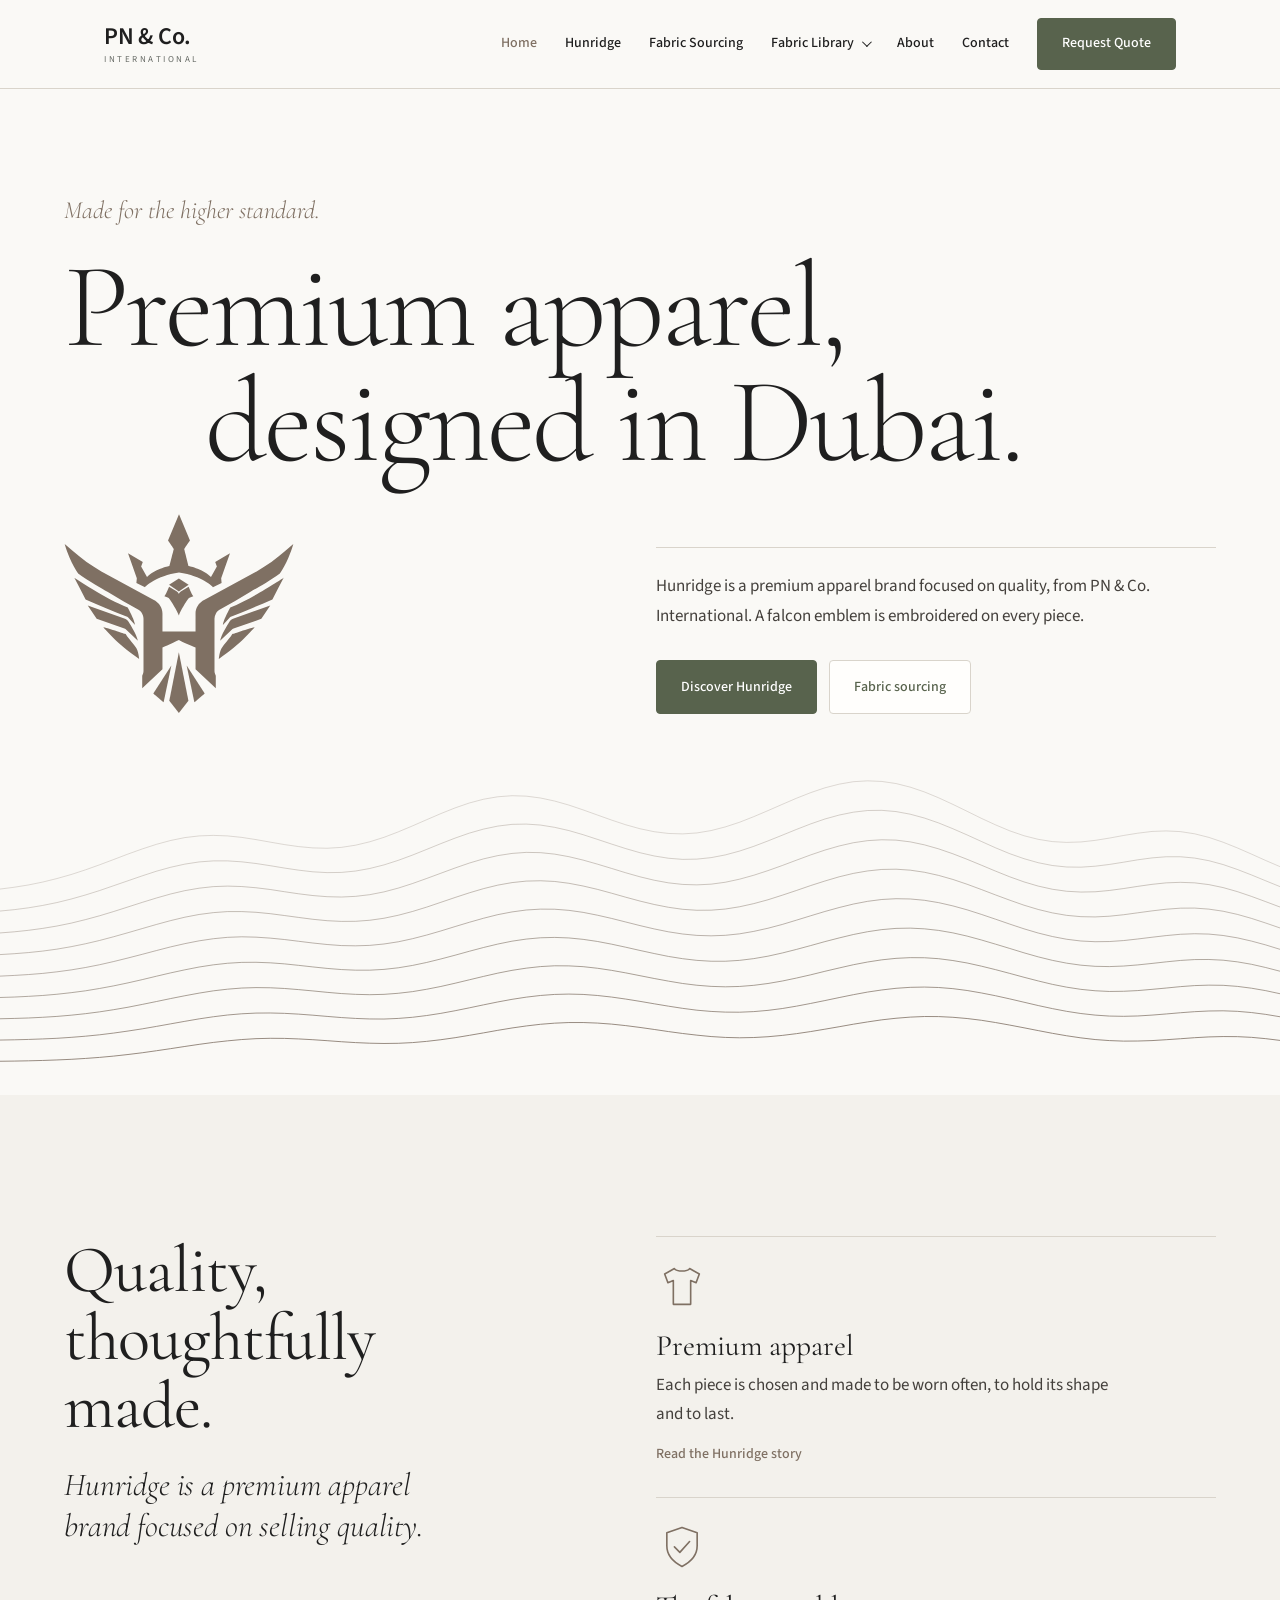
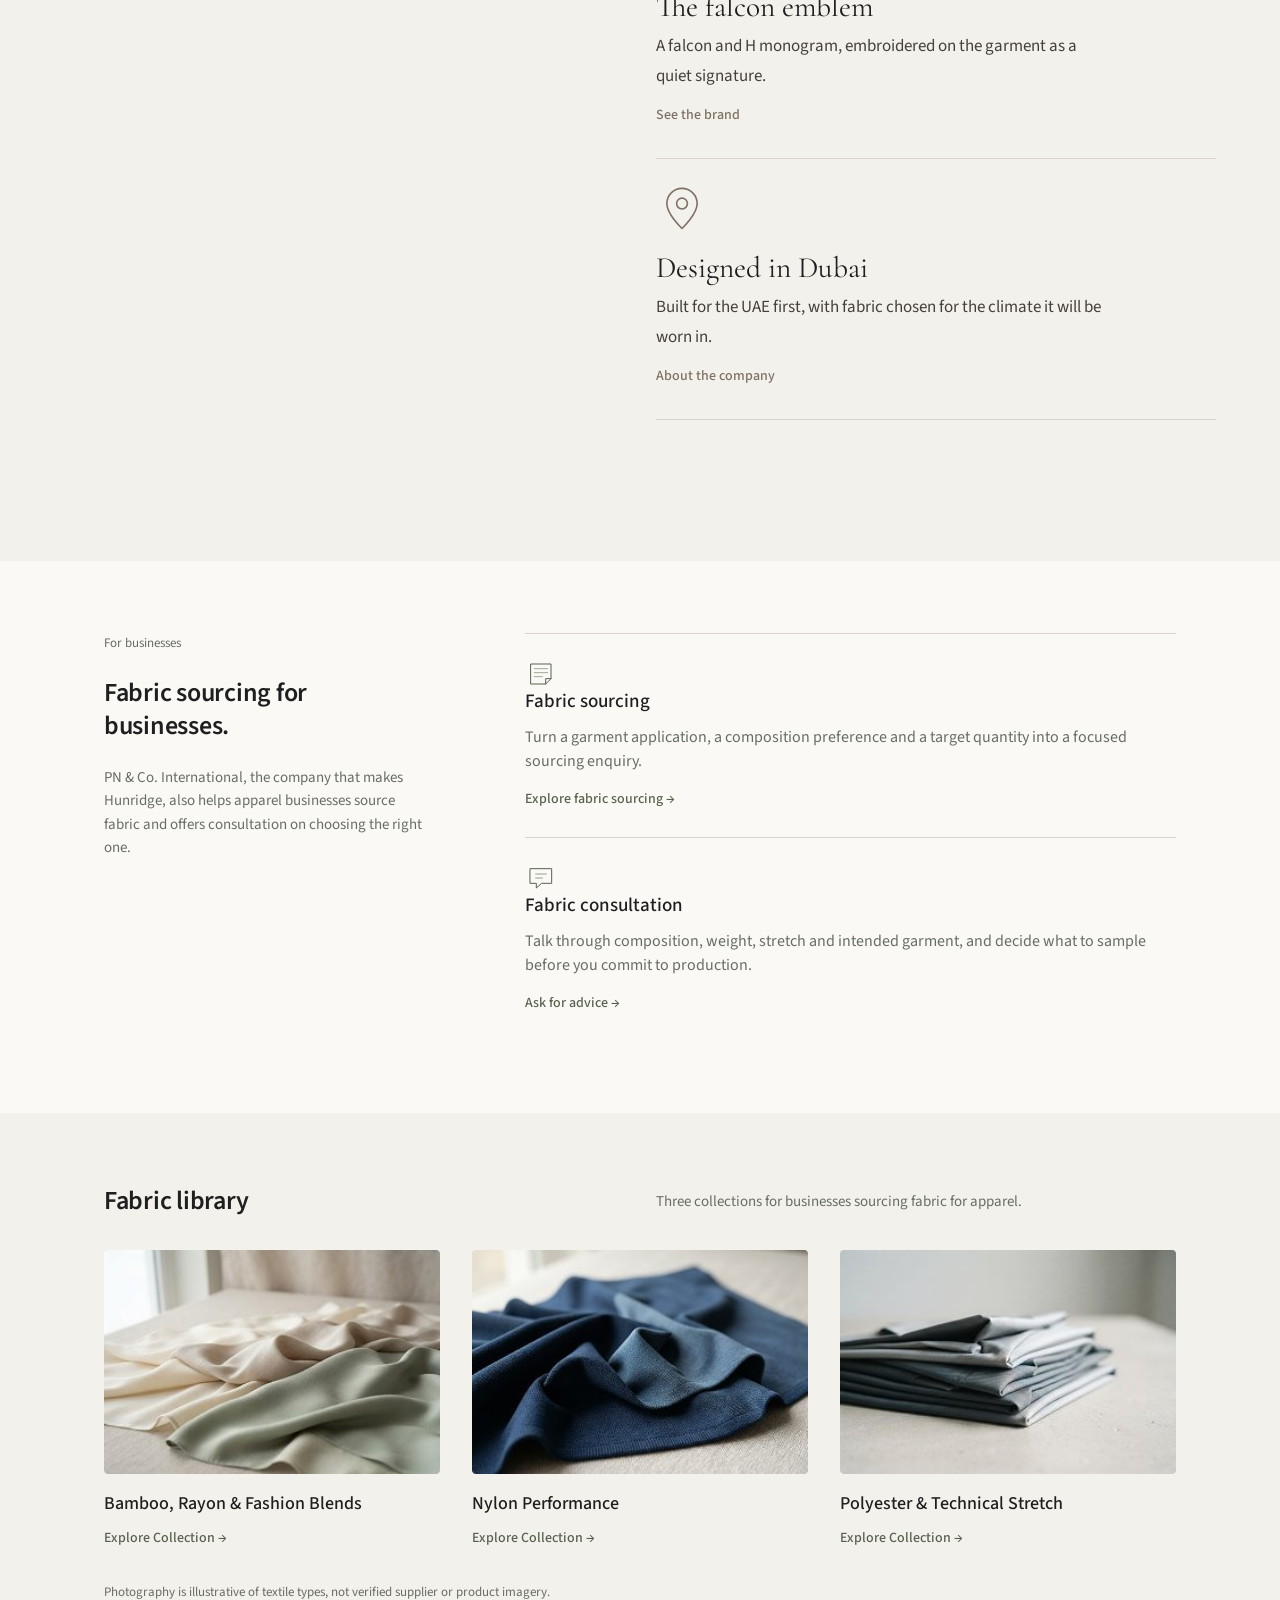
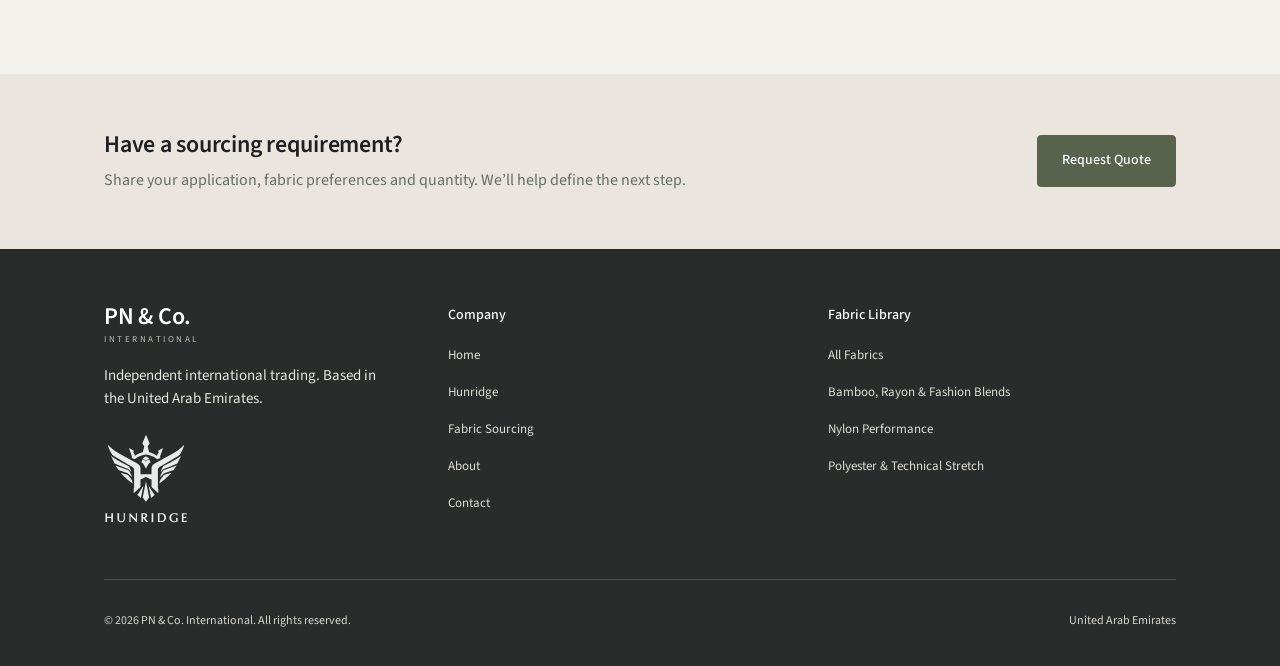
==== commit 4acef77e: "Add Hunridge logo, favicon and social image; add graphics Co-Authored-By: Claude Sonnet 5.5 <noreply" ====
--- a/index.html
+++ b/index.html
@@ -7,8 +7,9 @@
 <meta name="description" content="Hunridge is a premium apparel brand from Dubai, focused on quality, with an embroidered falcon emblem. Created by PN &amp; Co. International, a UAE trading company.">
 <link rel="canonical" href="https://www.example.com/">
 <meta property="og:title" content="Hunridge: Premium Apparel, Designed in Dubai"><meta property="og:description" content="Hunridge is a premium apparel brand from Dubai, focused on quality, with an embroidered falcon emblem. Created by PN &amp; Co. International, a UAE trading company."><meta property="og:type" content="website"><meta property="og:url" content="https://www.example.com/"><meta property="og:site_name" content="PN &amp; Co. International">
-<meta name="twitter:card" content="summary">
-<script type="application/ld+json">{"@context": "https://schema.org", "@graph": [{"@type": "Organization", "@id": "https://www.example.com/#org", "name": "PN & Co. International", "description": "Independent international trading company based in the United Arab Emirates. Owner of the Hunridge apparel brand and provider of fabric sourcing and consultation for apparel businesses.", "address": {"@type": "PostalAddress", "addressCountry": "AE"}, "brand": {"@type": "Brand", "name": "Hunridge", "slogan": "Made for the higher standard."}}, {"@type": "WebSite", "name": "PN & Co. International", "url": "https://www.example.com/", "publisher": {"@id": "https://www.example.com/#org"}}]}</script>
+<meta property="og:image" content="https://www.example.com/images/og-image.png"><meta name="twitter:card" content="summary_large_image">
+<link rel="icon" href="images/favicon.svg" type="image/svg+xml">
+<script type="application/ld+json">{"@context": "https://schema.org", "@graph": [{"@type": "Organization", "@id": "https://www.example.com/#org", "name": "PN & Co. International", "description": "Independent international trading company based in the United Arab Emirates. Owner of the Hunridge apparel brand and provider of fabric sourcing and consultation for apparel businesses.", "address": {"@type": "PostalAddress", "addressCountry": "AE"}, "brand": {"@type": "Brand", "name": "Hunridge", "slogan": "Made for the higher standard.", "logo": "https://www.example.com/images/logo-full-black.svg"}}, {"@type": "WebSite", "name": "PN & Co. International", "url": "https://www.example.com/", "publisher": {"@id": "https://www.example.com/#org"}}]}</script>
 <link rel="preconnect" href="https://fonts.googleapis.com"><link rel="preconnect" href="https://fonts.gstatic.com" crossorigin><link href="https://fonts.googleapis.com/css2?family=Source+Sans+3:wght@400;500;600&family=Cormorant+Garamond:ital,wght@0,300;0,400;0,500;1,300;1,400&display=swap" rel="stylesheet">
 <link rel="stylesheet" href="styles.css">
 </head>
@@ -21,7 +22,45 @@
 </div></div><div class="drawer" id="drawer"><a href="index.html">Home</a><a href="hunridge.html">Hunridge</a><a href="fabric-sourcing.html">Fabric Sourcing</a><a href="fabric-library.html">Fabric Library</a><div class="sub"><a href="bamboo-rayon.html">Bamboo, Rayon &amp; Fashion Blends</a><a href="nylon-performance.html">Nylon Performance</a><a href="polyester-technical-stretch.html">Polyester &amp; Technical Stretch</a></div><a href="about.html">About</a><a href="contact.html">Contact</a><a class="btn" href="contact.html#sourcing-request">Request Quote</a></div></header><main id="main"><div class="ed"><section class="hero compact"><div class="wrap">
 <p class="tagline">Made for the higher standard.</p>
 <h1><span>Premium apparel,</span> <span>designed in Dubai.</span></h1>
-<div class="grid"><div class="emblem-wrap"><svg class="emblem" viewBox="0 0 200 200" fill="none" stroke="currentColor" stroke-width="1.4" stroke-linecap="round" stroke-linejoin="round" aria-hidden="true" focusable="false"><circle cx="100" cy="100" r="92" stroke-opacity=".35" stroke-width="1"/><circle cx="100" cy="100" r="84" stroke-opacity=".18" stroke-width="1"/><path d="M100 44C84 48 62 46 34 62c20-2 34 0 46 8-14 0-24 4-34 12 14-3 26-2 38 4"/><path d="M100 44c16 4 38 2 66 18-20-2-34 0-46 8 14 0 24 4 34 12-14-3-26-2-38 4"/><path d="M100 44v26"/><path d="M96 40l4-8 4 8"/><path d="M74 108v54M126 108v54M74 134h52" stroke-width="3"/></svg></div><div class="hero-copy"><p>Hunridge is a premium apparel brand focused on quality, from PN &amp; Co. International. A falcon emblem is embroidered on every piece.</p>
+<div class="grid"><div class="emblem-wrap"><svg class="emblem" viewBox="640 810 2720 2380" fill="currentColor" role="img" aria-label="Hunridge symbol: a falcon above an H-shaped crest"><g>
+	<polygon  points="1885.37,3030.91 1998.39,3175.53 2111.41,3030.91 1998.39,2456.18 	"/>
+	<path  d="M1371.49,2030.27c10.25,0.99,22.86,9.84,33.1,21.1l76.08,83.69c-5.54-63.74-86.96-207.52-86.96-207.52
+		c-252.21-98.38-631.55-352.32-631.55-352.32c44.4,85.55,88.81,171.11,133.22,256.67c80.95,35.71,163.81,71.24,248.56,106.45
+		C1220.74,1970.25,1296.62,2000.88,1371.49,2030.27z"/>
+	<path  d="M1354.34,2175.21c4.72,1.64,9.04,4.25,12.68,7.67l147.09,138.4c-15.76-74.4-81.62-177.69-110.64-225.77
+		c-9.34-15.47-25.26-28.83-42.24-35.01l-440.39-157.89l105.32,159.02L1354.34,2175.21z"/>
+	<path  d="M1369.82,2242.12c0,0-42.17-10.95-85.03-26.66c-42.85-15.71-144.32-50.25-179.65-54.05
+		c0,0,162.52,199.75,424.04,374.15c0,0-8.22-100.53-42.87-142.1C1451.67,2351.87,1382.29,2267.07,1369.82,2242.12z"/>
+	<path  d="M1695.89,2944.36c0,0,97.27,84,122.32,104.63l91.37-434.91L1695.89,2944.36z"/>
+	<path  d="M807.09,1524.42c130.49,95.56,269.25,170.41,351.65,220.17c122.92,74.25,243.8,144.44,362.23,210.82
+		c9.37,5.65,29.04,19.25,43.42,44.71c10.21,18.1,15.83,38.79,15.83,60.27v619.08c0,9.63-1.68,19.18-4.97,28.23l-10.22,28.11v146.27
+		l239.35-224.15v-257.29c61.69-26.52,194.02-88.76,194.02-88.76c34.41,23.65,143.34,67,197.25,87.78v258.26l239.35,224.15v-146.27
+		l-10.22-28.11c-3.3-9.04-4.98-18.59-4.98-28.23v-619.08c0-21.48,5.62-42.17,15.84-60.27c14.37-25.46,34.04-39.05,43.41-44.71
+		c118.43-66.38,239.31-136.58,362.23-210.82c82.4-49.76,221.16-124.61,351.65-220.17c32.85-49.54,68.07-110.69,99.67-183.38
+		c24.95-57.41,46.06-117.44,59.21-165.3l-96.69,84.97c-102.39,89.98-217.52,174.6-337.12,240L2308,1834.24
+		c-82.45,38.92-112.36,108.2-112.36,165.03v213.11h-391.27v-213.11c0-56.83-29.91-126.11-112.36-165.03l-610-333.53
+		c-119.6-65.4-234.72-150.02-337.11-240l-96.69-84.97c13.15,47.86,34.27,107.89,59.22,165.3
+		C739.02,1413.73,774.24,1474.88,807.09,1524.42z"/>
+	<path  d="M2519.33,2135.07l76.08-83.69c10.25-11.26,22.86-20.11,33.11-21.1c74.87-29.39,150.75-60.02,227.54-91.92
+		c84.75-35.21,167.6-70.74,248.56-106.45c44.4-85.56,88.81-171.12,133.22-256.67c0,0-379.34,253.94-631.55,352.32
+		C2606.29,1927.55,2524.87,2071.33,2519.33,2135.07z"/>
+	<path  d="M2645.65,2175.21l328.2-113.58l105.32-159.02l-440.39,157.89c-16.98,6.18-32.9,19.54-42.25,35.01
+		c-29.03,48.08-94.88,151.37-110.64,225.77l147.09-138.4C2636.62,2179.45,2640.94,2176.85,2645.65,2175.21z"/>
+	<path  d="M2715.21,2215.45c-42.85,15.71-85.02,26.66-85.02,26.66c-12.47,24.95-81.86,109.76-116.51,151.33
+		c-34.64,41.57-42.85,142.1-42.85,142.1c261.53-174.4,424.04-374.15,424.04-374.15C2859.54,2165.21,2758.06,2199.74,2715.21,2215.45
+		z"/>
+	<path  d="M2181.79,3048.99c25.05-20.63,122.31-104.63,122.31-104.63l-213.69-330.28L2181.79,3048.99z"/>
+	<path  d="M1496.31,1639.07l102.31,47.7c0,0,126.13-132.76,401.38-171.73c275.25,38.97,401.38,171.73,401.38,171.73
+		l102.31-47.7l-4.87-57.04l104.2-294.75l-174.84,103.53l19.49,51.15l-69.43,124.23c-83.77-89.54-265.52-133.97-265.52-130.32
+		c0,3.65-51.15-199.75-51.15-199.75c18.27-34.1,68.2-102.31,68.2-102.31L2000,824.47l-129.78,309.35c0,0,49.93,68.21,68.2,102.31
+		c0,0-51.16,203.4-51.16,199.75c0-3.66-181.74,40.78-265.5,130.32l-69.43-124.23l19.49-51.15l-174.85-103.53l104.2,294.75
+		L1496.31,1639.07z"/>
+	<polygon  points="2113.86,1657.7 1998.28,1584.1 1882.7,1657.7 1998.28,1738.8 	"/>
+	<path  d="M1827.4,1795.17l39,14.26c8.5,3.11,15.82,8.78,20.95,16.22c23.22,33.69,90.61,133.83,111.05,195.79
+		c20.44-61.96,87.83-162.2,111.06-195.89c5.13-7.44,12.45-13.11,20.94-16.21l39.01-14.26c-27.25-40.93-55.28-113.36-55.28-113.36
+		l-83.52,51.37c-12.14,7.47-28.24,21.3-32.2,35l-0.03,0.04c-3.99-13.69-20.05-27.48-32.18-34.95l-83.51-51.36
+		C1882.68,1681.82,1854.65,1754.24,1827.4,1795.17z"/>
+</g></svg></div><div class="hero-copy"><p>Hunridge is a premium apparel brand focused on quality, from PN &amp; Co. International. A falcon emblem is embroidered on every piece.</p>
 <div class="actions"><a class="btn" href="hunridge.html">Discover Hunridge</a><a class="btn ghost" href="fabric-sourcing.html">Fabric sourcing</a></div></div></div></div><svg class="ridge" viewBox="0 0 1440 380" preserveAspectRatio="none" aria-hidden="true" focusable="false"><g fill="none" stroke="currentColor" stroke-width="1" vector-effect="non-scaling-stroke"><path pathLength="1" d="M0 145.1 L16 143.0 L32 140.4 L48 137.1 L64 133.1 L80 128.5 L96 123.2 L112 117.4 L128 111.3 L144 105.1 L160 99.3 L176 94.0 L192 89.6 L208 86.3 L224 84.4 L240 83.8 L256 84.4 L272 86.1 L288 88.6 L304 91.5 L320 94.3 L336 96.6 L352 98.1 L368 98.5 L384 97.5 L400 95.0 L416 91.1 L432 86.0 L448 79.8 L464 73.0 L480 65.9 L496 58.9 L512 52.4 L528 46.8 L544 42.5 L560 39.7 L576 38.5 L592 39.0 L608 41.1 L624 44.6 L640 49.2 L656 54.7 L672 60.5 L688 66.3 L704 71.7 L720 76.2 L736 79.6 L752 81.6 L768 82.1 L784 81.0 L800 78.3 L816 74.1 L832 68.8 L848 62.4 L864 55.5 L880 48.4 L896 41.4 L912 35.0 L928 29.5 L944 25.3 L960 22.5 L976 21.5 L992 22.2 L1008 24.6 L1024 28.7 L1040 34.2 L1056 40.9 L1072 48.4 L1088 56.3 L1104 64.3 L1120 71.8 L1136 78.6 L1152 84.2 L1168 88.3 L1184 90.9 L1200 91.8 L1216 91.3 L1232 89.5 L1248 86.9 L1264 83.9 L1280 81.3 L1296 79.3 L1312 78.7 L1328 79.5 L1344 82.0 L1360 86.1 L1376 91.6 L1392 98.1 L1408 105.2 L1424 112.5 L1440 119.5" style="--i:0;opacity:0.28"/><path pathLength="1" d="M0 170.2 L16 168.6 L32 166.5 L48 163.8 L64 160.5 L80 156.5 L96 151.9 L112 146.8 L128 141.2 L144 135.6 L160 130.0 L176 124.7 L192 120.2 L208 116.6 L224 114.1 L240 112.9 L256 112.9 L272 114.0 L288 115.9 L304 118.4 L320 121.1 L336 123.5 L352 125.4 L368 126.3 L384 126.1 L400 124.5 L416 121.6 L432 117.5 L448 112.3 L464 106.3 L480 99.8 L496 93.2 L512 86.9 L528 81.2 L544 76.6 L560 73.2 L576 71.2 L592 70.9 L608 72.0 L624 74.6 L640 78.3 L656 83.0 L672 88.3 L688 93.7 L704 98.9 L720 103.6 L736 107.3 L752 109.9 L768 111.2 L784 110.9 L800 109.2 L816 106.1 L832 101.7 L848 96.3 L864 90.1 L880 83.6 L896 77.0 L912 70.7 L928 65.1 L944 60.6 L960 57.3 L976 55.4 L992 55.2 L1008 56.6 L1024 59.6 L1040 64.0 L1056 69.6 L1072 76.2 L1088 83.3 L1104 90.7 L1120 98.0 L1136 104.7 L1152 110.4 L1168 115.0 L1184 118.2 L1200 119.9 L1216 120.1 L1232 119.0 L1248 117.0 L1264 114.4 L1280 111.7 L1296 109.5 L1312 108.2 L1328 108.2 L1344 109.7 L1360 112.7 L1376 117.1 L1392 122.7 L1408 129.0 L1424 135.7 L1440 142.3" style="--i:1;opacity:0.36"/><path pathLength="1" d="M0 195.2 L16 193.9 L32 192.2 L48 190.0 L64 187.3 L80 184.0 L96 180.0 L112 175.6 L128 170.7 L144 165.5 L160 160.3 L176 155.3 L192 150.7 L208 146.9 L224 144.1 L240 142.3 L256 141.7 L272 142.2 L288 143.6 L304 145.6 L320 148.1 L336 150.5 L352 152.5 L368 153.8 L384 154.2 L400 153.4 L416 151.5 L432 148.3 L448 144.0 L464 138.8 L480 133.0 L496 127.0 L512 121.0 L528 115.4 L544 110.6 L560 106.9 L576 104.4 L592 103.2 L608 103.5 L624 105.2 L640 108.1 L656 112.0 L672 116.6 L688 121.5 L704 126.5 L720 131.1 L736 135.0 L752 138.0 L768 139.8 L784 140.3 L800 139.5 L816 137.3 L832 133.8 L848 129.3 L864 124.0 L880 118.2 L896 112.1 L912 106.1 L928 100.6 L944 95.9 L960 92.2 L976 89.8 L992 88.8 L1008 89.2 L1024 91.2 L1040 94.6 L1056 99.2 L1072 104.8 L1088 111.1 L1104 117.8 L1120 124.6 L1136 131.1 L1152 136.9 L1168 141.7 L1184 145.3 L1200 147.6 L1216 148.5 L1232 148.2 L1248 146.7 L1264 144.5 L1280 142.0 L1296 139.7 L1312 138.0 L1328 137.4 L1344 138.0 L1360 140.0 L1376 143.4 L1392 148.0 L1408 153.5 L1424 159.5 L1440 165.6" style="--i:2;opacity:0.44"/><path pathLength="1" d="M0 219.9 L16 218.9 L32 217.6 L48 215.9 L64 213.7 L80 210.9 L96 207.6 L112 203.8 L128 199.5 L144 194.9 L160 190.2 L176 185.5 L192 181.1 L208 177.2 L224 174.1 L240 172.0 L256 170.8 L272 170.8 L288 171.6 L304 173.2 L320 175.3 L336 177.5 L352 179.6 L368 181.2 L384 182.0 L400 181.9 L416 180.7 L432 178.4 L448 175.0 L464 170.7 L480 165.7 L496 160.2 L512 154.7 L528 149.4 L544 144.6 L560 140.6 L576 137.7 L592 136.0 L608 135.6 L624 136.4 L640 138.5 L656 141.6 L672 145.4 L688 149.8 L704 154.4 L720 158.8 L736 162.7 L752 165.9 L768 168.2 L784 169.3 L800 169.2 L816 167.9 L832 165.3 L848 161.7 L864 157.3 L880 152.1 L896 146.7 L912 141.1 L928 135.9 L944 131.1 L960 127.2 L976 124.4 L992 122.7 L1008 122.4 L1024 123.5 L1040 125.9 L1056 129.5 L1072 134.1 L1088 139.6 L1104 145.6 L1120 151.8 L1136 157.8 L1152 163.5 L1168 168.4 L1184 172.3 L1200 175.1 L1216 176.6 L1232 176.9 L1248 176.1 L1264 174.4 L1280 172.2 L1296 170.0 L1312 168.1 L1328 166.9 L1344 166.8 L1360 168.0 L1376 170.4 L1392 174.0 L1408 178.6 L1424 183.9 L1440 189.5" style="--i:3;opacity:0.51"/><path pathLength="1" d="M0 244.5 L16 243.7 L32 242.7 L48 241.4 L64 239.6 L80 237.4 L96 234.7 L112 231.5 L128 227.8 L144 223.8 L160 219.6 L176 215.3 L192 211.1 L208 207.4 L224 204.2 L240 201.8 L256 200.2 L272 199.6 L288 200.0 L304 201.1 L320 202.7 L336 204.7 L352 206.7 L368 208.4 L384 209.6 L400 209.9 L416 209.4 L432 207.8 L448 205.3 L464 201.8 L480 197.6 L496 192.9 L512 187.9 L528 183.0 L544 178.4 L560 174.3 L576 171.2 L592 169.0 L608 168.0 L624 168.1 L640 169.4 L656 171.7 L672 174.9 L688 178.6 L704 182.7 L720 186.8 L736 190.6 L752 193.9 L768 196.4 L784 198.0 L800 198.5 L816 197.9 L832 196.2 L848 193.4 L864 189.8 L880 185.5 L896 180.6 L912 175.6 L928 170.7 L944 166.2 L960 162.2 L976 159.1 L992 157.0 L1008 156.1 L1024 156.4 L1040 157.9 L1056 160.6 L1072 164.3 L1088 168.8 L1104 174.0 L1120 179.5 L1136 185.1 L1152 190.5 L1168 195.3 L1184 199.3 L1200 202.4 L1216 204.4 L1232 205.2 L1248 205.0 L1264 203.9 L1280 202.1 L1296 200.1 L1312 198.2 L1328 196.7 L1344 196.1 L1360 196.5 L1376 198.1 L1392 200.8 L1408 204.5 L1424 208.9 L1440 213.9" style="--i:4;opacity:0.59"/><path pathLength="1" d="M0 268.9 L16 268.4 L32 267.6 L48 266.6 L64 265.2 L80 263.4 L96 261.3 L112 258.6 L128 255.6 L144 252.2 L160 248.5 L176 244.6 L192 240.8 L208 237.3 L224 234.1 L240 231.6 L256 229.8 L272 228.8 L288 228.7 L304 229.3 L320 230.5 L336 232.2 L352 234.0 L368 235.7 L384 237.0 L400 237.7 L416 237.7 L432 236.8 L448 235.0 L464 232.3 L480 228.9 L496 224.9 L512 220.6 L528 216.1 L544 211.8 L560 207.9 L576 204.6 L592 202.2 L608 200.7 L624 200.3 L640 200.9 L656 202.5 L672 204.9 L688 208.0 L704 211.5 L720 215.2 L736 218.7 L752 222.0 L768 224.6 L784 226.5 L800 227.5 L816 227.5 L832 226.5 L848 224.5 L864 221.7 L880 218.1 L896 214.0 L912 209.6 L928 205.1 L944 200.9 L960 197.0 L976 193.8 L992 191.4 L1008 190.0 L1024 189.7 L1040 190.5 L1056 192.3 L1072 195.1 L1088 198.8 L1104 203.2 L1120 208.0 L1136 212.9 L1152 217.9 L1168 222.5 L1184 226.5 L1200 229.7 L1216 232.0 L1232 233.3 L1248 233.6 L1264 233.0 L1280 231.7 L1296 230.0 L1312 228.2 L1328 226.6 L1344 225.6 L1360 225.5 L1376 226.3 L1392 228.2 L1408 231.0 L1424 234.7 L1440 238.9" style="--i:5;opacity:0.67"/><path pathLength="1" d="M0 293.2 L16 292.8 L32 292.3 L48 291.5 L64 290.5 L80 289.1 L96 287.4 L112 285.3 L128 282.8 L144 280.0 L160 276.8 L176 273.5 L192 270.1 L208 266.9 L224 263.9 L240 261.3 L256 259.4 L272 258.1 L288 257.6 L304 257.8 L320 258.6 L336 259.9 L352 261.4 L368 263.0 L384 264.4 L400 265.3 L416 265.7 L432 265.3 L448 264.1 L464 262.2 L480 259.5 L496 256.3 L512 252.6 L528 248.7 L544 244.8 L560 241.1 L576 237.9 L592 235.4 L608 233.6 L624 232.7 L640 232.8 L656 233.7 L672 235.5 L688 237.9 L704 240.8 L720 244.0 L736 247.2 L752 250.2 L768 252.9 L784 254.9 L800 256.2 L816 256.7 L832 256.3 L848 255.0 L864 252.9 L880 250.1 L896 246.7 L912 243.0 L928 239.0 L944 235.2 L960 231.5 L976 228.4 L992 225.9 L1008 224.2 L1024 223.4 L1040 223.5 L1056 224.6 L1072 226.7 L1088 229.5 L1104 233.1 L1120 237.1 L1136 241.4 L1152 245.8 L1168 250.0 L1184 253.9 L1200 257.1 L1216 259.6 L1232 261.2 L1248 262.0 L1264 261.8 L1280 261.0 L1296 259.6 L1312 258.1 L1328 256.5 L1344 255.3 L1360 254.8 L1376 255.0 L1392 256.2 L1408 258.3 L1424 261.1 L1440 264.6" style="--i:6;opacity:0.74"/><path pathLength="1" d="M0 317.5 L16 317.2 L32 316.8 L48 316.2 L64 315.5 L80 314.4 L96 313.1 L112 311.5 L128 309.5 L144 307.2 L160 304.7 L176 301.9 L192 299.0 L208 296.1 L224 293.3 L240 290.9 L256 288.9 L272 287.5 L288 286.7 L304 286.6 L320 287.0 L336 287.9 L352 289.1 L368 290.5 L384 291.8 L400 292.8 L416 293.4 L432 293.5 L448 292.8 L464 291.5 L480 289.5 L496 287.0 L512 284.0 L528 280.7 L544 277.3 L560 274.0 L576 271.0 L592 268.5 L608 266.6 L624 265.4 L640 265.0 L656 265.4 L672 266.6 L688 268.4 L704 270.7 L720 273.3 L736 276.1 L752 278.8 L768 281.3 L784 283.4 L800 284.8 L816 285.6 L832 285.7 L848 285.0 L864 283.6 L880 281.5 L896 278.8 L912 275.7 L928 272.4 L944 269.0 L960 265.7 L976 262.7 L992 260.3 L1008 258.4 L1024 257.3 L1040 257.0 L1056 257.5 L1072 258.8 L1088 260.9 L1104 263.7 L1120 266.9 L1136 270.5 L1152 274.3 L1168 278.1 L1184 281.6 L1200 284.7 L1216 287.2 L1232 289.0 L1248 290.1 L1264 290.4 L1280 290.0 L1296 289.0 L1312 287.7 L1328 286.3 L1344 285.1 L1360 284.3 L1376 284.1 L1392 284.7 L1408 286.1 L1424 288.2 L1440 290.9" style="--i:7;opacity:0.82"/><path pathLength="1" d="M0 341.7 L16 341.5 L32 341.2 L48 340.8 L64 340.2 L80 339.5 L96 338.5 L112 337.3 L128 335.8 L144 334.0 L160 332.0 L176 329.7 L192 327.3 L208 324.8 L224 322.4 L240 320.2 L256 318.4 L272 316.9 L288 315.9 L304 315.5 L320 315.6 L336 316.2 L352 317.1 L368 318.2 L384 319.4 L400 320.4 L416 321.1 L432 321.4 L448 321.2 L464 320.4 L480 319.0 L496 317.1 L512 314.8 L528 312.1 L544 309.3 L560 306.4 L576 303.7 L592 301.4 L608 299.5 L624 298.2 L640 297.5 L656 297.5 L672 298.1 L688 299.3 L704 301.0 L720 303.1 L736 305.4 L752 307.8 L768 310.0 L784 311.9 L800 313.5 L816 314.5 L832 314.9 L848 314.6 L864 313.7 L880 312.2 L896 310.2 L912 307.8 L928 305.1 L944 302.3 L960 299.4 L976 296.8 L992 294.4 L1008 292.6 L1024 291.3 L1040 290.6 L1056 290.7 L1072 291.5 L1088 292.9 L1104 294.9 L1120 297.5 L1136 300.4 L1152 303.5 L1168 306.7 L1184 309.8 L1200 312.6 L1216 315.0 L1232 316.9 L1248 318.1 L1264 318.7 L1280 318.6 L1296 318.1 L1312 317.1 L1328 316.0 L1344 314.8 L1360 313.9 L1376 313.5 L1392 313.6 L1408 314.4 L1424 315.9 L1440 317.9" style="--i:8;opacity:0.90"/></g></svg></section>
 <section class="band band-stone" aria-labelledby="h-pts"><div class="wrap"><div class="grid">
 <div class="pts-head"><h2 id="h-pts">Quality, thoughtfully made.</h2><p class="lead">Hunridge is a premium apparel brand focused on selling quality.</p></div>
@@ -45,7 +84,7 @@
 <a href="polyester-technical-stretch.html"><img class="rounded" src="images/polyester.jpg" alt="Stack of grey technical fabrics" loading="lazy"><h3>Polyester &amp; Technical Stretch</h3><span class="link">Explore Collection →</span></a>
 </div><p class="small" style="margin-top:32px">Photography is illustrative of textile types, not verified supplier or product imagery.</p></div></section>
 <section class="corp-band beige" style="padding:56px 0"><div class="wrap narrow cta"><div><h2>Have a sourcing requirement?</h2><p>Share your application, fabric preferences and quantity. We’ll help define the next step.</p></div><a class="btn" href="contact.html#sourcing-request">Request Quote</a></div></section></main><footer class="site"><div class="wrap narrow"><div class="foot">
-<div><a class="logo" href="index.html"><b>PN &amp; Co.</b><small>International</small></a><p class="about">Independent international trading. Based in the United Arab Emirates.</p></div>
+<div><a class="logo" href="index.html"><b>PN &amp; Co.</b><small>International</small></a><p class="about">Independent international trading. Based in the United Arab Emirates.</p><a class="foot-brand" href="hunridge.html" aria-label="Hunridge"><img src="images/logo-full-white.svg" alt="Hunridge" width="96" height="102" loading="lazy"></a></div>
 <div><h4>Company</h4><ul><li><a href="index.html">Home</a></li><li><a href="hunridge.html">Hunridge</a></li><li><a href="fabric-sourcing.html">Fabric Sourcing</a></li><li><a href="about.html">About</a></li><li><a href="contact.html">Contact</a></li></ul></div>
 <div><h4>Fabric Library</h4><ul><li><a href="fabric-library.html">All Fabrics</a></li><li><a href="bamboo-rayon.html">Bamboo, Rayon &amp; Fashion Blends</a></li><li><a href="nylon-performance.html">Nylon Performance</a></li><li><a href="polyester-technical-stretch.html">Polyester &amp; Technical Stretch</a></li></ul></div>
 </div><div class="legal"><span>© 2026 PN &amp; Co. International. All rights reserved.</span><span>United Arab Emirates</span></div></div></footer><script>
--- a/styles.css
+++ b/styles.css
@@ -356,3 +356,9 @@
 
 .apps .list a{display:flex;align-items:center;text-align:left}
 .apps .list a span[aria-hidden]{margin-left:auto}
+
+.ed .brandmark{display:block;width:clamp(96px,11vw,140px);height:auto;margin:clamp(1rem,3vw,2rem) 0 0}
+.foot-brand{display:inline-block;margin-top:24px}
+.foot-brand img{width:84px;height:auto;display:block;opacity:.9}
+
+.ed .emblem-wrap{max-width:230px;margin-top:2rem;padding-bottom:0}
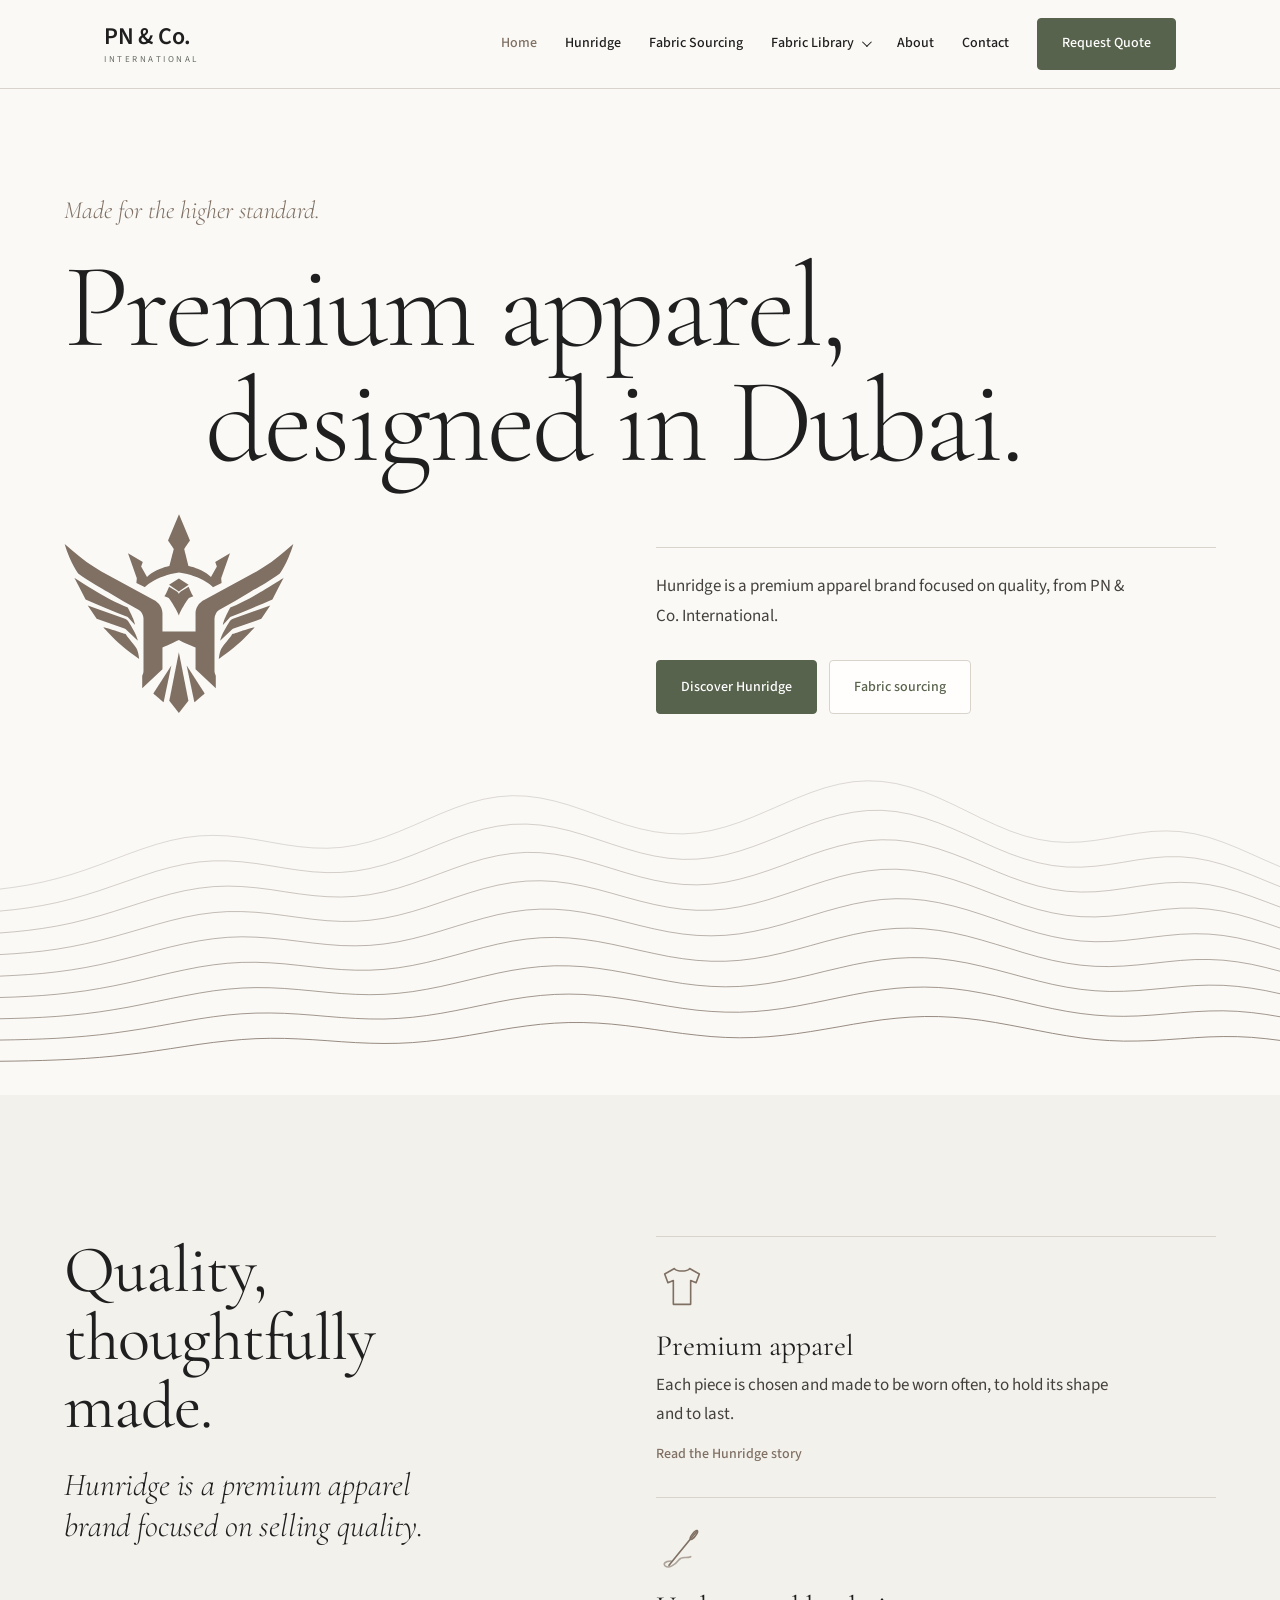
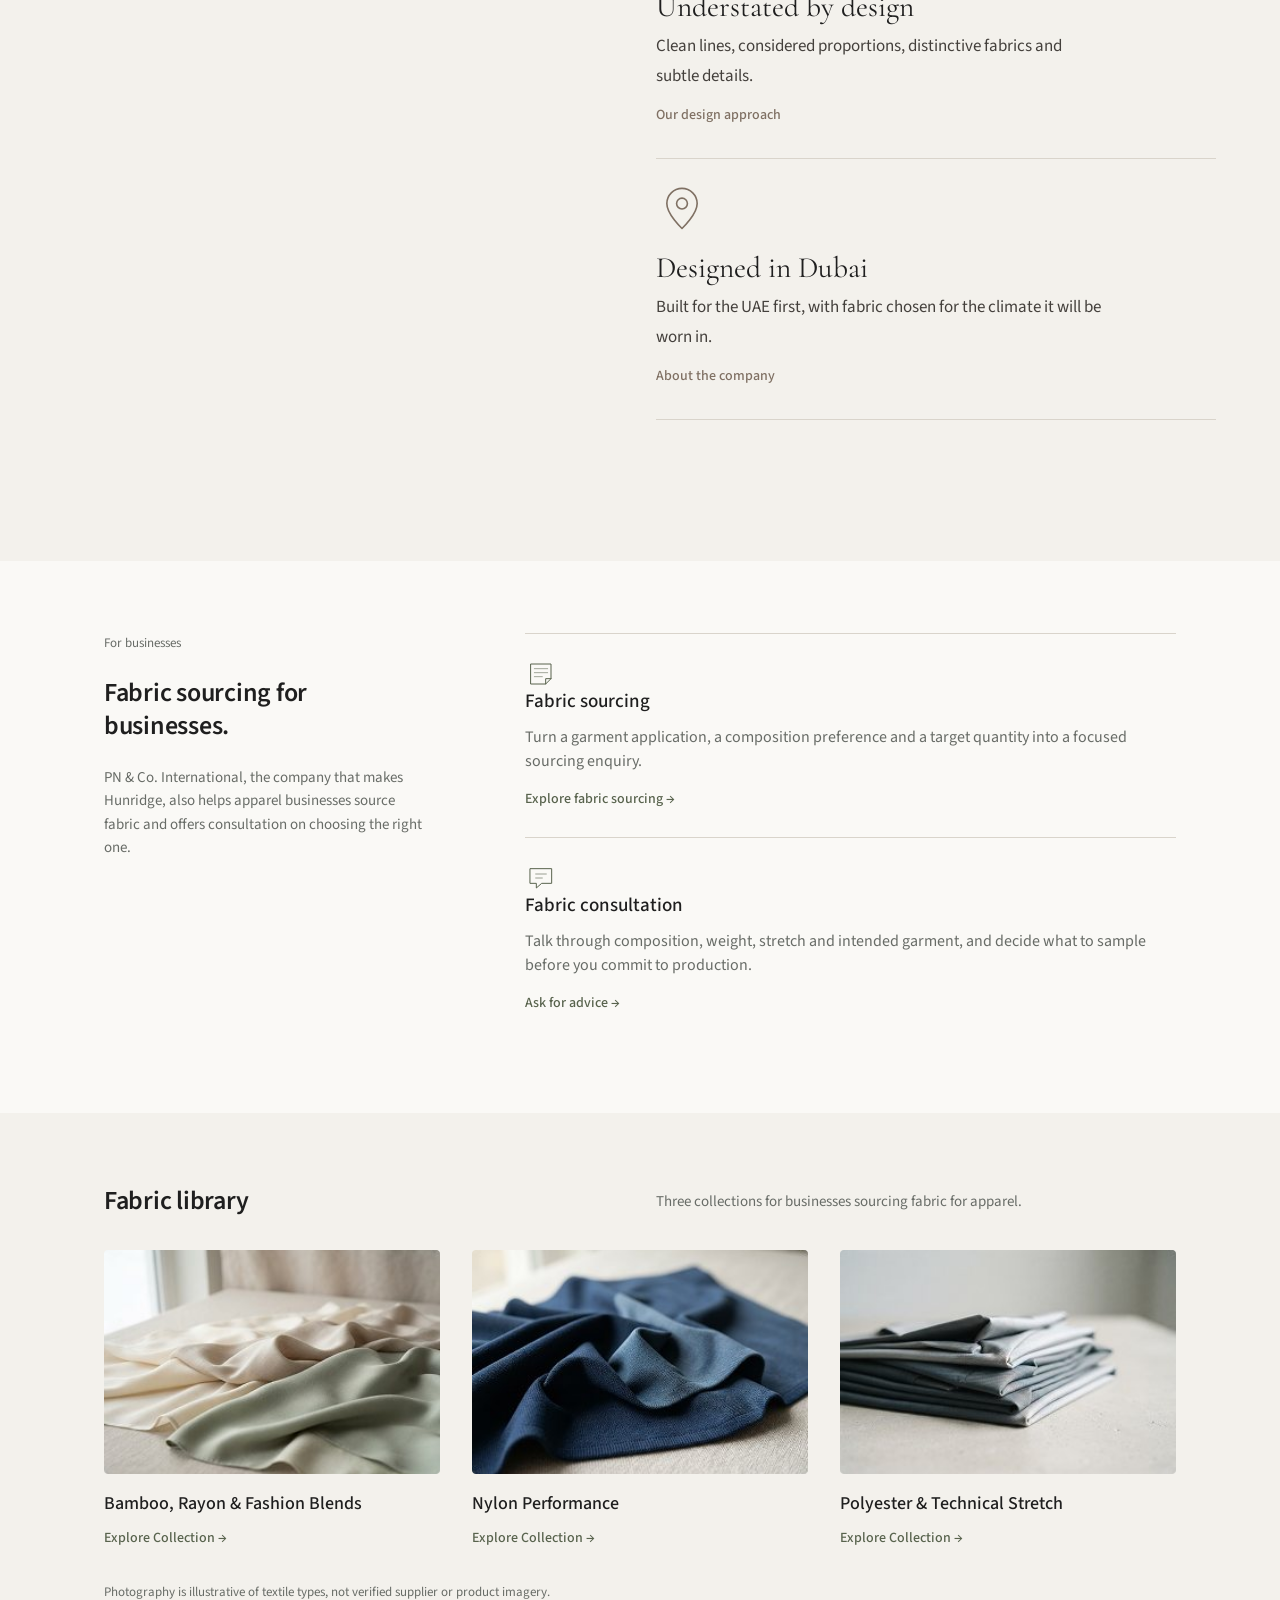
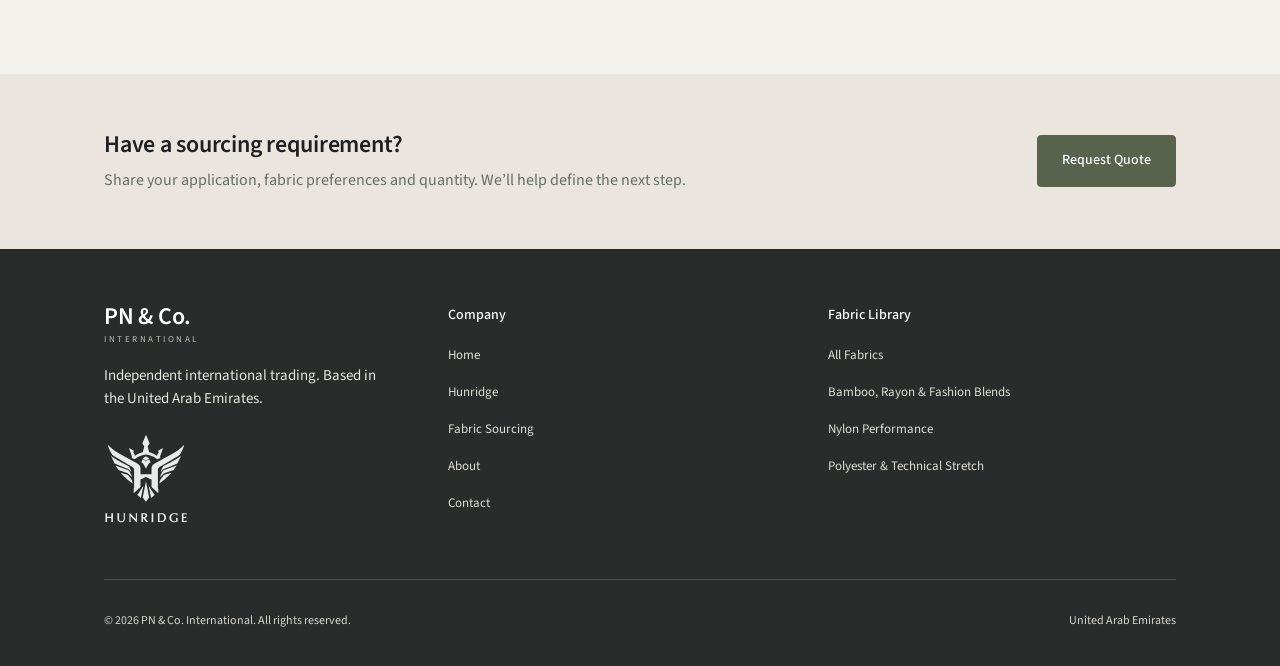
==== commit fd6b165b: "Remove unconfirmed embroidery claim; replace with understated-design point Co-Authored-By: Claude So" ====
--- a/index.html
+++ b/index.html
@@ -4,9 +4,9 @@
 <meta charset="utf-8"><meta name="robots" content="noindex,nofollow">
 <meta name="viewport" content="width=device-width, initial-scale=1, viewport-fit=cover">
 <title>Hunridge: Premium Apparel, Designed in Dubai</title>
-<meta name="description" content="Hunridge is a premium apparel brand from Dubai, focused on quality, with an embroidered falcon emblem. Created by PN &amp; Co. International, a UAE trading company.">
+<meta name="description" content="Hunridge is a premium apparel brand from Dubai, focused on quality. Created by PN &amp; Co. International, a UAE trading company.">
 <link rel="canonical" href="https://www.example.com/">
-<meta property="og:title" content="Hunridge: Premium Apparel, Designed in Dubai"><meta property="og:description" content="Hunridge is a premium apparel brand from Dubai, focused on quality, with an embroidered falcon emblem. Created by PN &amp; Co. International, a UAE trading company."><meta property="og:type" content="website"><meta property="og:url" content="https://www.example.com/"><meta property="og:site_name" content="PN &amp; Co. International">
+<meta property="og:title" content="Hunridge: Premium Apparel, Designed in Dubai"><meta property="og:description" content="Hunridge is a premium apparel brand from Dubai, focused on quality. Created by PN &amp; Co. International, a UAE trading company."><meta property="og:type" content="website"><meta property="og:url" content="https://www.example.com/"><meta property="og:site_name" content="PN &amp; Co. International">
 <meta property="og:image" content="https://www.example.com/images/og-image.png"><meta name="twitter:card" content="summary_large_image">
 <link rel="icon" href="images/favicon.svg" type="image/svg+xml">
 <script type="application/ld+json">{"@context": "https://schema.org", "@graph": [{"@type": "Organization", "@id": "https://www.example.com/#org", "name": "PN & Co. International", "description": "Independent international trading company based in the United Arab Emirates. Owner of the Hunridge apparel brand and provider of fabric sourcing and consultation for apparel businesses.", "address": {"@type": "PostalAddress", "addressCountry": "AE"}, "brand": {"@type": "Brand", "name": "Hunridge", "slogan": "Made for the higher standard.", "logo": "https://www.example.com/images/logo-full-black.svg"}}, {"@type": "WebSite", "name": "PN & Co. International", "url": "https://www.example.com/", "publisher": {"@id": "https://www.example.com/#org"}}]}</script>
@@ -60,13 +60,13 @@
 		c20.44-61.96,87.83-162.2,111.06-195.89c5.13-7.44,12.45-13.11,20.94-16.21l39.01-14.26c-27.25-40.93-55.28-113.36-55.28-113.36
 		l-83.52,51.37c-12.14,7.47-28.24,21.3-32.2,35l-0.03,0.04c-3.99-13.69-20.05-27.48-32.18-34.95l-83.51-51.36
 		C1882.68,1681.82,1854.65,1754.24,1827.4,1795.17z"/>
-</g></svg></div><div class="hero-copy"><p>Hunridge is a premium apparel brand focused on quality, from PN &amp; Co. International. A falcon emblem is embroidered on every piece.</p>
+</g></svg></div><div class="hero-copy"><p>Hunridge is a premium apparel brand focused on quality, from PN &amp; Co. International.</p>
 <div class="actions"><a class="btn" href="hunridge.html">Discover Hunridge</a><a class="btn ghost" href="fabric-sourcing.html">Fabric sourcing</a></div></div></div></div><svg class="ridge" viewBox="0 0 1440 380" preserveAspectRatio="none" aria-hidden="true" focusable="false"><g fill="none" stroke="currentColor" stroke-width="1" vector-effect="non-scaling-stroke"><path pathLength="1" d="M0 145.1 L16 143.0 L32 140.4 L48 137.1 L64 133.1 L80 128.5 L96 123.2 L112 117.4 L128 111.3 L144 105.1 L160 99.3 L176 94.0 L192 89.6 L208 86.3 L224 84.4 L240 83.8 L256 84.4 L272 86.1 L288 88.6 L304 91.5 L320 94.3 L336 96.6 L352 98.1 L368 98.5 L384 97.5 L400 95.0 L416 91.1 L432 86.0 L448 79.8 L464 73.0 L480 65.9 L496 58.9 L512 52.4 L528 46.8 L544 42.5 L560 39.7 L576 38.5 L592 39.0 L608 41.1 L624 44.6 L640 49.2 L656 54.7 L672 60.5 L688 66.3 L704 71.7 L720 76.2 L736 79.6 L752 81.6 L768 82.1 L784 81.0 L800 78.3 L816 74.1 L832 68.8 L848 62.4 L864 55.5 L880 48.4 L896 41.4 L912 35.0 L928 29.5 L944 25.3 L960 22.5 L976 21.5 L992 22.2 L1008 24.6 L1024 28.7 L1040 34.2 L1056 40.9 L1072 48.4 L1088 56.3 L1104 64.3 L1120 71.8 L1136 78.6 L1152 84.2 L1168 88.3 L1184 90.9 L1200 91.8 L1216 91.3 L1232 89.5 L1248 86.9 L1264 83.9 L1280 81.3 L1296 79.3 L1312 78.7 L1328 79.5 L1344 82.0 L1360 86.1 L1376 91.6 L1392 98.1 L1408 105.2 L1424 112.5 L1440 119.5" style="--i:0;opacity:0.28"/><path pathLength="1" d="M0 170.2 L16 168.6 L32 166.5 L48 163.8 L64 160.5 L80 156.5 L96 151.9 L112 146.8 L128 141.2 L144 135.6 L160 130.0 L176 124.7 L192 120.2 L208 116.6 L224 114.1 L240 112.9 L256 112.9 L272 114.0 L288 115.9 L304 118.4 L320 121.1 L336 123.5 L352 125.4 L368 126.3 L384 126.1 L400 124.5 L416 121.6 L432 117.5 L448 112.3 L464 106.3 L480 99.8 L496 93.2 L512 86.9 L528 81.2 L544 76.6 L560 73.2 L576 71.2 L592 70.9 L608 72.0 L624 74.6 L640 78.3 L656 83.0 L672 88.3 L688 93.7 L704 98.9 L720 103.6 L736 107.3 L752 109.9 L768 111.2 L784 110.9 L800 109.2 L816 106.1 L832 101.7 L848 96.3 L864 90.1 L880 83.6 L896 77.0 L912 70.7 L928 65.1 L944 60.6 L960 57.3 L976 55.4 L992 55.2 L1008 56.6 L1024 59.6 L1040 64.0 L1056 69.6 L1072 76.2 L1088 83.3 L1104 90.7 L1120 98.0 L1136 104.7 L1152 110.4 L1168 115.0 L1184 118.2 L1200 119.9 L1216 120.1 L1232 119.0 L1248 117.0 L1264 114.4 L1280 111.7 L1296 109.5 L1312 108.2 L1328 108.2 L1344 109.7 L1360 112.7 L1376 117.1 L1392 122.7 L1408 129.0 L1424 135.7 L1440 142.3" style="--i:1;opacity:0.36"/><path pathLength="1" d="M0 195.2 L16 193.9 L32 192.2 L48 190.0 L64 187.3 L80 184.0 L96 180.0 L112 175.6 L128 170.7 L144 165.5 L160 160.3 L176 155.3 L192 150.7 L208 146.9 L224 144.1 L240 142.3 L256 141.7 L272 142.2 L288 143.6 L304 145.6 L320 148.1 L336 150.5 L352 152.5 L368 153.8 L384 154.2 L400 153.4 L416 151.5 L432 148.3 L448 144.0 L464 138.8 L480 133.0 L496 127.0 L512 121.0 L528 115.4 L544 110.6 L560 106.9 L576 104.4 L592 103.2 L608 103.5 L624 105.2 L640 108.1 L656 112.0 L672 116.6 L688 121.5 L704 126.5 L720 131.1 L736 135.0 L752 138.0 L768 139.8 L784 140.3 L800 139.5 L816 137.3 L832 133.8 L848 129.3 L864 124.0 L880 118.2 L896 112.1 L912 106.1 L928 100.6 L944 95.9 L960 92.2 L976 89.8 L992 88.8 L1008 89.2 L1024 91.2 L1040 94.6 L1056 99.2 L1072 104.8 L1088 111.1 L1104 117.8 L1120 124.6 L1136 131.1 L1152 136.9 L1168 141.7 L1184 145.3 L1200 147.6 L1216 148.5 L1232 148.2 L1248 146.7 L1264 144.5 L1280 142.0 L1296 139.7 L1312 138.0 L1328 137.4 L1344 138.0 L1360 140.0 L1376 143.4 L1392 148.0 L1408 153.5 L1424 159.5 L1440 165.6" style="--i:2;opacity:0.44"/><path pathLength="1" d="M0 219.9 L16 218.9 L32 217.6 L48 215.9 L64 213.7 L80 210.9 L96 207.6 L112 203.8 L128 199.5 L144 194.9 L160 190.2 L176 185.5 L192 181.1 L208 177.2 L224 174.1 L240 172.0 L256 170.8 L272 170.8 L288 171.6 L304 173.2 L320 175.3 L336 177.5 L352 179.6 L368 181.2 L384 182.0 L400 181.9 L416 180.7 L432 178.4 L448 175.0 L464 170.7 L480 165.7 L496 160.2 L512 154.7 L528 149.4 L544 144.6 L560 140.6 L576 137.7 L592 136.0 L608 135.6 L624 136.4 L640 138.5 L656 141.6 L672 145.4 L688 149.8 L704 154.4 L720 158.8 L736 162.7 L752 165.9 L768 168.2 L784 169.3 L800 169.2 L816 167.9 L832 165.3 L848 161.7 L864 157.3 L880 152.1 L896 146.7 L912 141.1 L928 135.9 L944 131.1 L960 127.2 L976 124.4 L992 122.7 L1008 122.4 L1024 123.5 L1040 125.9 L1056 129.5 L1072 134.1 L1088 139.6 L1104 145.6 L1120 151.8 L1136 157.8 L1152 163.5 L1168 168.4 L1184 172.3 L1200 175.1 L1216 176.6 L1232 176.9 L1248 176.1 L1264 174.4 L1280 172.2 L1296 170.0 L1312 168.1 L1328 166.9 L1344 166.8 L1360 168.0 L1376 170.4 L1392 174.0 L1408 178.6 L1424 183.9 L1440 189.5" style="--i:3;opacity:0.51"/><path pathLength="1" d="M0 244.5 L16 243.7 L32 242.7 L48 241.4 L64 239.6 L80 237.4 L96 234.7 L112 231.5 L128 227.8 L144 223.8 L160 219.6 L176 215.3 L192 211.1 L208 207.4 L224 204.2 L240 201.8 L256 200.2 L272 199.6 L288 200.0 L304 201.1 L320 202.7 L336 204.7 L352 206.7 L368 208.4 L384 209.6 L400 209.9 L416 209.4 L432 207.8 L448 205.3 L464 201.8 L480 197.6 L496 192.9 L512 187.9 L528 183.0 L544 178.4 L560 174.3 L576 171.2 L592 169.0 L608 168.0 L624 168.1 L640 169.4 L656 171.7 L672 174.9 L688 178.6 L704 182.7 L720 186.8 L736 190.6 L752 193.9 L768 196.4 L784 198.0 L800 198.5 L816 197.9 L832 196.2 L848 193.4 L864 189.8 L880 185.5 L896 180.6 L912 175.6 L928 170.7 L944 166.2 L960 162.2 L976 159.1 L992 157.0 L1008 156.1 L1024 156.4 L1040 157.9 L1056 160.6 L1072 164.3 L1088 168.8 L1104 174.0 L1120 179.5 L1136 185.1 L1152 190.5 L1168 195.3 L1184 199.3 L1200 202.4 L1216 204.4 L1232 205.2 L1248 205.0 L1264 203.9 L1280 202.1 L1296 200.1 L1312 198.2 L1328 196.7 L1344 196.1 L1360 196.5 L1376 198.1 L1392 200.8 L1408 204.5 L1424 208.9 L1440 213.9" style="--i:4;opacity:0.59"/><path pathLength="1" d="M0 268.9 L16 268.4 L32 267.6 L48 266.6 L64 265.2 L80 263.4 L96 261.3 L112 258.6 L128 255.6 L144 252.2 L160 248.5 L176 244.6 L192 240.8 L208 237.3 L224 234.1 L240 231.6 L256 229.8 L272 228.8 L288 228.7 L304 229.3 L320 230.5 L336 232.2 L352 234.0 L368 235.7 L384 237.0 L400 237.7 L416 237.7 L432 236.8 L448 235.0 L464 232.3 L480 228.9 L496 224.9 L512 220.6 L528 216.1 L544 211.8 L560 207.9 L576 204.6 L592 202.2 L608 200.7 L624 200.3 L640 200.9 L656 202.5 L672 204.9 L688 208.0 L704 211.5 L720 215.2 L736 218.7 L752 222.0 L768 224.6 L784 226.5 L800 227.5 L816 227.5 L832 226.5 L848 224.5 L864 221.7 L880 218.1 L896 214.0 L912 209.6 L928 205.1 L944 200.9 L960 197.0 L976 193.8 L992 191.4 L1008 190.0 L1024 189.7 L1040 190.5 L1056 192.3 L1072 195.1 L1088 198.8 L1104 203.2 L1120 208.0 L1136 212.9 L1152 217.9 L1168 222.5 L1184 226.5 L1200 229.7 L1216 232.0 L1232 233.3 L1248 233.6 L1264 233.0 L1280 231.7 L1296 230.0 L1312 228.2 L1328 226.6 L1344 225.6 L1360 225.5 L1376 226.3 L1392 228.2 L1408 231.0 L1424 234.7 L1440 238.9" style="--i:5;opacity:0.67"/><path pathLength="1" d="M0 293.2 L16 292.8 L32 292.3 L48 291.5 L64 290.5 L80 289.1 L96 287.4 L112 285.3 L128 282.8 L144 280.0 L160 276.8 L176 273.5 L192 270.1 L208 266.9 L224 263.9 L240 261.3 L256 259.4 L272 258.1 L288 257.6 L304 257.8 L320 258.6 L336 259.9 L352 261.4 L368 263.0 L384 264.4 L400 265.3 L416 265.7 L432 265.3 L448 264.1 L464 262.2 L480 259.5 L496 256.3 L512 252.6 L528 248.7 L544 244.8 L560 241.1 L576 237.9 L592 235.4 L608 233.6 L624 232.7 L640 232.8 L656 233.7 L672 235.5 L688 237.9 L704 240.8 L720 244.0 L736 247.2 L752 250.2 L768 252.9 L784 254.9 L800 256.2 L816 256.7 L832 256.3 L848 255.0 L864 252.9 L880 250.1 L896 246.7 L912 243.0 L928 239.0 L944 235.2 L960 231.5 L976 228.4 L992 225.9 L1008 224.2 L1024 223.4 L1040 223.5 L1056 224.6 L1072 226.7 L1088 229.5 L1104 233.1 L1120 237.1 L1136 241.4 L1152 245.8 L1168 250.0 L1184 253.9 L1200 257.1 L1216 259.6 L1232 261.2 L1248 262.0 L1264 261.8 L1280 261.0 L1296 259.6 L1312 258.1 L1328 256.5 L1344 255.3 L1360 254.8 L1376 255.0 L1392 256.2 L1408 258.3 L1424 261.1 L1440 264.6" style="--i:6;opacity:0.74"/><path pathLength="1" d="M0 317.5 L16 317.2 L32 316.8 L48 316.2 L64 315.5 L80 314.4 L96 313.1 L112 311.5 L128 309.5 L144 307.2 L160 304.7 L176 301.9 L192 299.0 L208 296.1 L224 293.3 L240 290.9 L256 288.9 L272 287.5 L288 286.7 L304 286.6 L320 287.0 L336 287.9 L352 289.1 L368 290.5 L384 291.8 L400 292.8 L416 293.4 L432 293.5 L448 292.8 L464 291.5 L480 289.5 L496 287.0 L512 284.0 L528 280.7 L544 277.3 L560 274.0 L576 271.0 L592 268.5 L608 266.6 L624 265.4 L640 265.0 L656 265.4 L672 266.6 L688 268.4 L704 270.7 L720 273.3 L736 276.1 L752 278.8 L768 281.3 L784 283.4 L800 284.8 L816 285.6 L832 285.7 L848 285.0 L864 283.6 L880 281.5 L896 278.8 L912 275.7 L928 272.4 L944 269.0 L960 265.7 L976 262.7 L992 260.3 L1008 258.4 L1024 257.3 L1040 257.0 L1056 257.5 L1072 258.8 L1088 260.9 L1104 263.7 L1120 266.9 L1136 270.5 L1152 274.3 L1168 278.1 L1184 281.6 L1200 284.7 L1216 287.2 L1232 289.0 L1248 290.1 L1264 290.4 L1280 290.0 L1296 289.0 L1312 287.7 L1328 286.3 L1344 285.1 L1360 284.3 L1376 284.1 L1392 284.7 L1408 286.1 L1424 288.2 L1440 290.9" style="--i:7;opacity:0.82"/><path pathLength="1" d="M0 341.7 L16 341.5 L32 341.2 L48 340.8 L64 340.2 L80 339.5 L96 338.5 L112 337.3 L128 335.8 L144 334.0 L160 332.0 L176 329.7 L192 327.3 L208 324.8 L224 322.4 L240 320.2 L256 318.4 L272 316.9 L288 315.9 L304 315.5 L320 315.6 L336 316.2 L352 317.1 L368 318.2 L384 319.4 L400 320.4 L416 321.1 L432 321.4 L448 321.2 L464 320.4 L480 319.0 L496 317.1 L512 314.8 L528 312.1 L544 309.3 L560 306.4 L576 303.7 L592 301.4 L608 299.5 L624 298.2 L640 297.5 L656 297.5 L672 298.1 L688 299.3 L704 301.0 L720 303.1 L736 305.4 L752 307.8 L768 310.0 L784 311.9 L800 313.5 L816 314.5 L832 314.9 L848 314.6 L864 313.7 L880 312.2 L896 310.2 L912 307.8 L928 305.1 L944 302.3 L960 299.4 L976 296.8 L992 294.4 L1008 292.6 L1024 291.3 L1040 290.6 L1056 290.7 L1072 291.5 L1088 292.9 L1104 294.9 L1120 297.5 L1136 300.4 L1152 303.5 L1168 306.7 L1184 309.8 L1200 312.6 L1216 315.0 L1232 316.9 L1248 318.1 L1264 318.7 L1280 318.6 L1296 318.1 L1312 317.1 L1328 316.0 L1344 314.8 L1360 313.9 L1376 313.5 L1392 313.6 L1408 314.4 L1424 315.9 L1440 317.9" style="--i:8;opacity:0.90"/></g></svg></section>
 <section class="band band-stone" aria-labelledby="h-pts"><div class="wrap"><div class="grid">
 <div class="pts-head"><h2 id="h-pts">Quality, thoughtfully made.</h2><p class="lead">Hunridge is a premium apparel brand focused on selling quality.</p></div>
 <ul class="pts">
 <li><svg class="ico" viewBox="0 0 48 48" fill="none" stroke="currentColor" stroke-width="1.5" stroke-linecap="round" stroke-linejoin="round" aria-hidden="true" focusable="false"><path d="M17 7 8 12l3 8 5-2v22h16V18l5 2 3-8-9-5c-2 3-12 3-14 0Z"/></svg><h3>Premium apparel</h3><p>Each piece is chosen and made to be worn often, to hold its shape and to last.</p><a class="link" href="hunridge.html">Read the Hunridge story</a></li>
-<li><svg class="ico" viewBox="0 0 48 48" fill="none" stroke="currentColor" stroke-width="1.5" stroke-linecap="round" stroke-linejoin="round" aria-hidden="true" focusable="false"><path d="M24 5 38 10v12c0 9-6 15-14 19C16 37 10 31 10 22V10Z"/><path d="m17 23 5 5 9-10"/></svg><h3>The falcon emblem</h3><p>A falcon and H monogram, embroidered on the garment as a quiet signature.</p><a class="link" href="hunridge.html">See the brand</a></li>
+<li><svg class="ico" viewBox="0 0 48 48" fill="none" stroke="currentColor" stroke-width="1.5" stroke-linecap="round" stroke-linejoin="round" aria-hidden="true" focusable="false"><path d="M38 8 12 40"/><ellipse cx="35" cy="12" rx="1.6" ry="5" transform="rotate(38 35 12)"/><path d="M14 36c-6 0-8 3-5 5s9-2 12-6 7-1 11-3" stroke-opacity=".6"/></svg><h3>Understated by design</h3><p>Clean lines, considered proportions, distinctive fabrics and subtle details.</p><a class="link" href="hunridge.html">Our design approach</a></li>
 <li><svg class="ico" viewBox="0 0 48 48" fill="none" stroke="currentColor" stroke-width="1.5" stroke-linecap="round" stroke-linejoin="round" aria-hidden="true" focusable="false"><path d="M24 42S10 29 10 19a14 14 0 0 1 28 0c0 10-14 23-14 23Z"/><circle cx="24" cy="19" r="5"/></svg><h3>Designed in Dubai</h3><p>Built for the UAE first, with fabric chosen for the climate it will be worn in.</p><a class="link" href="about.html">About the company</a></li>
 </ul></div></div></section></div>
 <section class="corp-band" aria-labelledby="h-b2b"><div class="wrap narrow split">
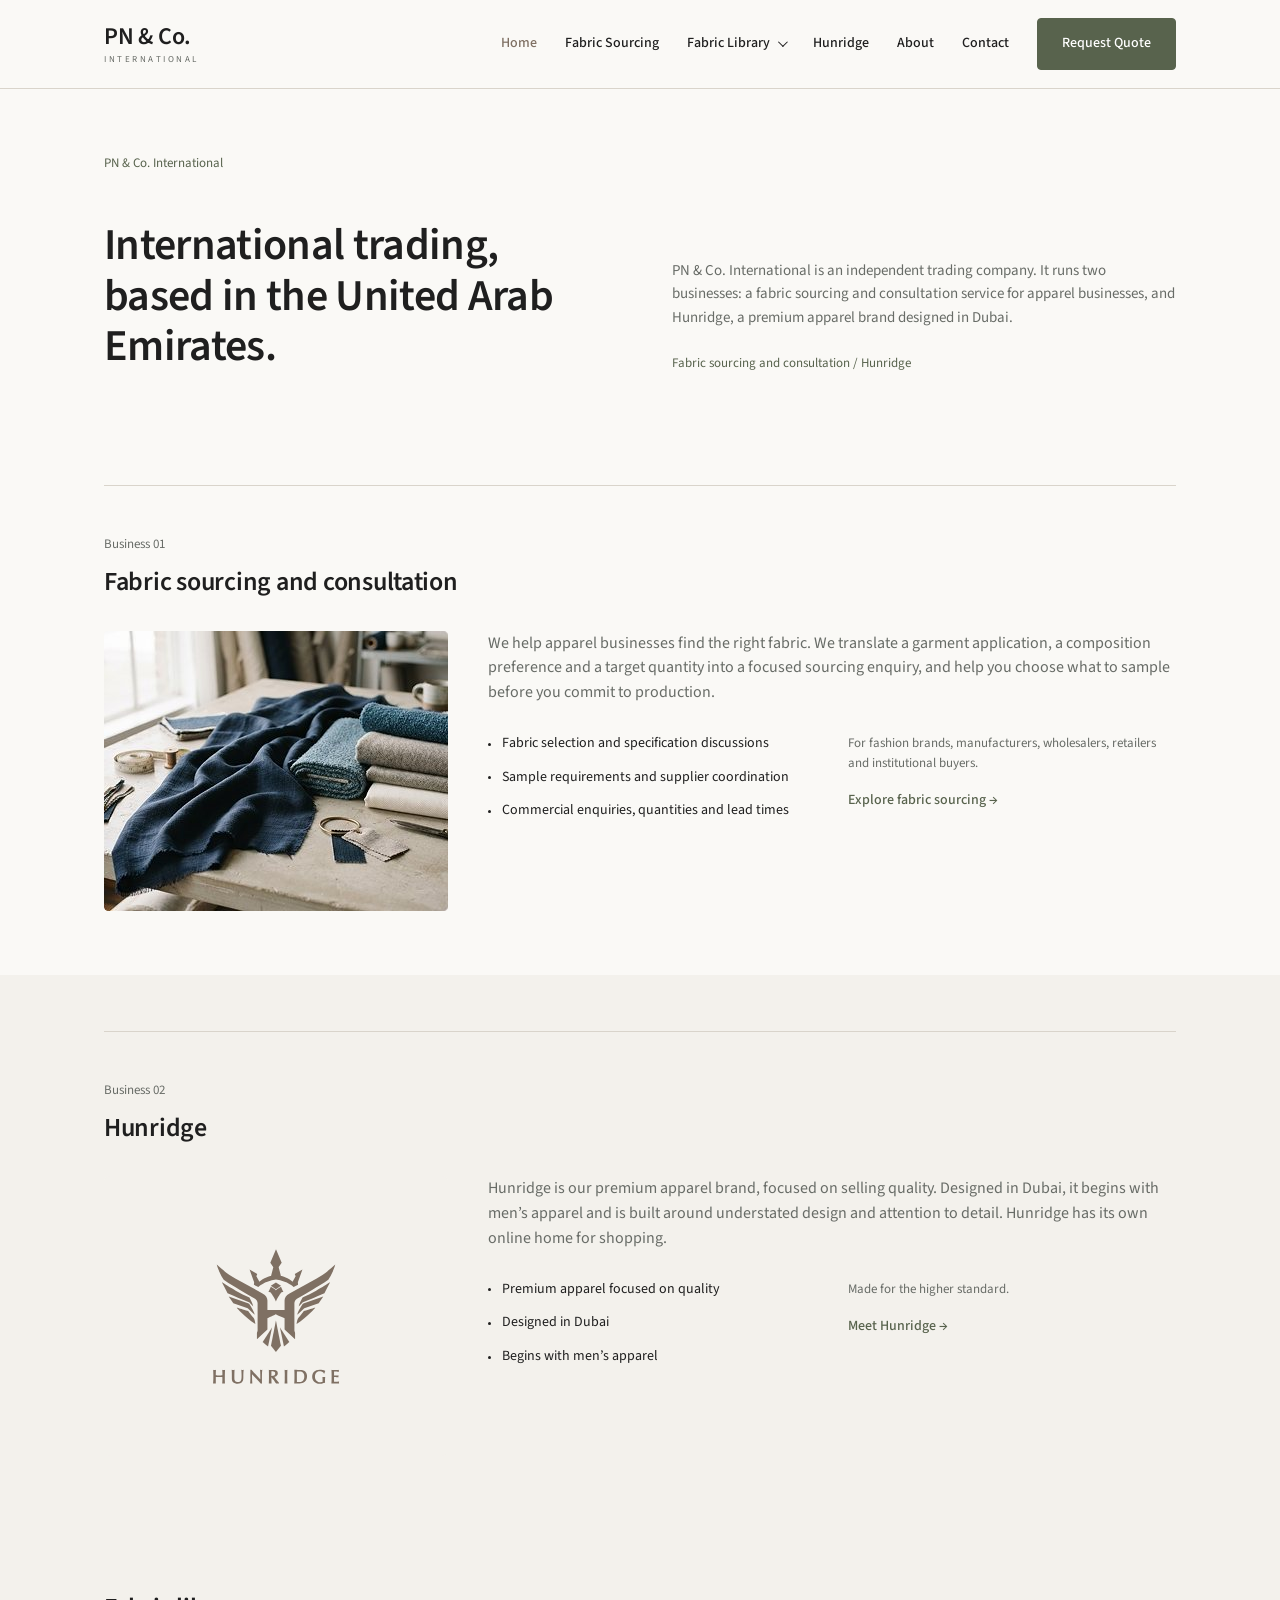
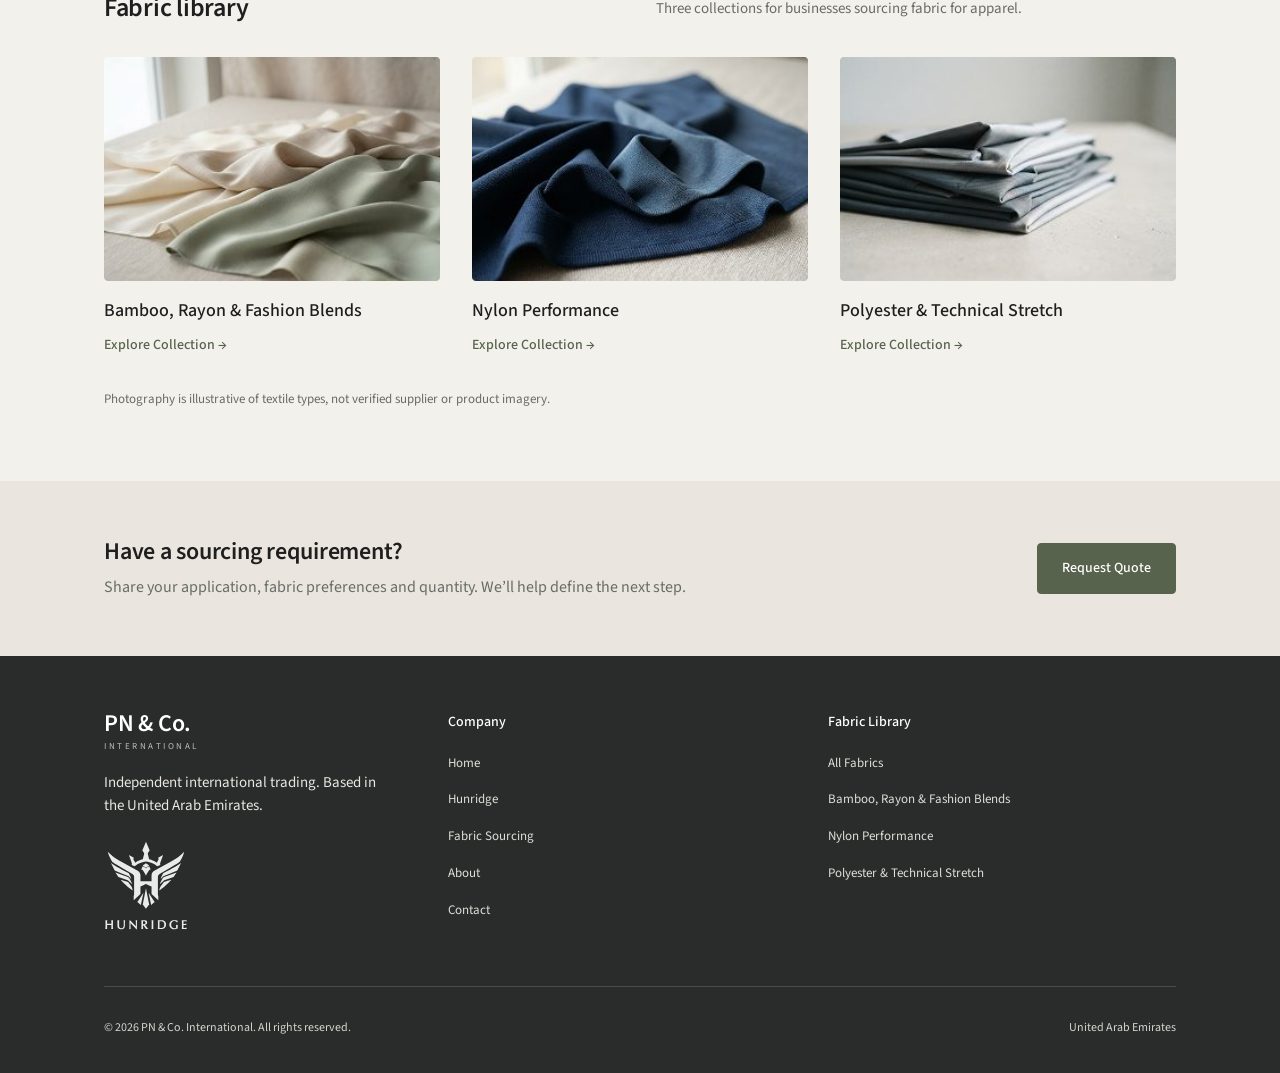
==== commit 83c92008: "Restructure as company site: company-led home, About with activities, short Hunridge page Co-Authore" ====
--- a/index.html
+++ b/index.html
@@ -3,13 +3,13 @@
 <head>
 <meta charset="utf-8"><meta name="robots" content="noindex,nofollow">
 <meta name="viewport" content="width=device-width, initial-scale=1, viewport-fit=cover">
-<title>Hunridge: Premium Apparel, Designed in Dubai</title>
-<meta name="description" content="Hunridge is a premium apparel brand from Dubai, focused on quality. Created by PN &amp; Co. International, a UAE trading company.">
+<title>PN &amp; Co. International: Fabric Sourcing and the Hunridge Brand, UAE</title>
+<meta name="description" content="PN &amp; Co. International is an independent trading company in the UAE. It offers fabric sourcing and consultation to apparel businesses and owns Hunridge, a premium apparel brand designed in Dubai.">
 <link rel="canonical" href="https://www.example.com/">
-<meta property="og:title" content="Hunridge: Premium Apparel, Designed in Dubai"><meta property="og:description" content="Hunridge is a premium apparel brand from Dubai, focused on quality. Created by PN &amp; Co. International, a UAE trading company."><meta property="og:type" content="website"><meta property="og:url" content="https://www.example.com/"><meta property="og:site_name" content="PN &amp; Co. International">
+<meta property="og:title" content="PN &amp; Co. International: Fabric Sourcing and the Hunridge Brand, UAE"><meta property="og:description" content="PN &amp; Co. International is an independent trading company in the UAE. It offers fabric sourcing and consultation to apparel businesses and owns Hunridge, a premium apparel brand designed in Dubai."><meta property="og:type" content="website"><meta property="og:url" content="https://www.example.com/"><meta property="og:site_name" content="PN &amp; Co. International">
 <meta property="og:image" content="https://www.example.com/images/og-image.png"><meta name="twitter:card" content="summary_large_image">
 <link rel="icon" href="images/favicon.svg" type="image/svg+xml">
-<script type="application/ld+json">{"@context": "https://schema.org", "@graph": [{"@type": "Organization", "@id": "https://www.example.com/#org", "name": "PN & Co. International", "description": "Independent international trading company based in the United Arab Emirates. Owner of the Hunridge apparel brand and provider of fabric sourcing and consultation for apparel businesses.", "address": {"@type": "PostalAddress", "addressCountry": "AE"}, "brand": {"@type": "Brand", "name": "Hunridge", "slogan": "Made for the higher standard.", "logo": "https://www.example.com/images/logo-full-black.svg"}}, {"@type": "WebSite", "name": "PN & Co. International", "url": "https://www.example.com/", "publisher": {"@id": "https://www.example.com/#org"}}]}</script>
+<script type="application/ld+json">{"@context": "https://schema.org", "@graph": [{"@type": "Organization", "@id": "https://www.example.com/#org", "name": "PN & Co. International", "description": "Independent international trading company based in the United Arab Emirates. Provides fabric sourcing and consultation for apparel businesses and owns Hunridge, a premium apparel brand designed in Dubai.", "address": {"@type": "PostalAddress", "addressCountry": "AE"}, "brand": {"@type": "Brand", "name": "Hunridge", "slogan": "Made for the higher standard.", "logo": "https://www.example.com/images/logo-full-black.svg"}}, {"@type": "WebSite", "name": "PN & Co. International", "url": "https://www.example.com/", "publisher": {"@id": "https://www.example.com/#org"}}]}</script>
 <link rel="preconnect" href="https://fonts.googleapis.com"><link rel="preconnect" href="https://fonts.gstatic.com" crossorigin><link href="https://fonts.googleapis.com/css2?family=Source+Sans+3:wght@400;500;600&family=Cormorant+Garamond:ital,wght@0,300;0,400;0,500;1,300;1,400&display=swap" rel="stylesheet">
 <link rel="stylesheet" href="styles.css">
 </head>
@@ -17,65 +17,22 @@
 <a class="skip" href="#main">Skip to content</a>
 <header class="site"><div class="wrap narrow"><div class="bar">
 <a class="logo" href="index.html" aria-label="PN &amp; Co. International home"><b>PN &amp; Co.</b><small>International</small></a>
-<nav class="main" aria-label="Main"><a href="index.html" class="active">Home</a><a href="hunridge.html">Hunridge</a><a href="fabric-sourcing.html">Fabric Sourcing</a><div class="has-dd" id="dd"><button class="dd" type="button" aria-expanded="false" aria-haspopup="true">Fabric Library<span class="chev" aria-hidden="true"></span></button><div class="menu"><a href="fabric-library.html">All Fabrics</a><a href="bamboo-rayon.html">Bamboo, Rayon &amp; Fashion Blends</a><a href="nylon-performance.html">Nylon Performance</a><a href="polyester-technical-stretch.html">Polyester &amp; Technical Stretch</a></div></div><a href="about.html">About</a><a href="contact.html">Contact</a><a class="btn" href="contact.html#sourcing-request">Request Quote</a></nav>
+<nav class="main" aria-label="Main"><a href="index.html" class="active">Home</a><a href="fabric-sourcing.html">Fabric Sourcing</a><div class="has-dd" id="dd"><button class="dd" type="button" aria-expanded="false" aria-haspopup="true">Fabric Library<span class="chev" aria-hidden="true"></span></button><div class="menu"><a href="fabric-library.html">All Fabrics</a><a href="bamboo-rayon.html">Bamboo, Rayon &amp; Fashion Blends</a><a href="nylon-performance.html">Nylon Performance</a><a href="polyester-technical-stretch.html">Polyester &amp; Technical Stretch</a></div></div><a href="hunridge.html">Hunridge</a><a href="about.html">About</a><a href="contact.html">Contact</a><a class="btn" href="contact.html#sourcing-request">Request Quote</a></nav>
 <button class="burger" id="burger" type="button" aria-label="Open menu" aria-expanded="false"><span></span></button>
-</div></div><div class="drawer" id="drawer"><a href="index.html">Home</a><a href="hunridge.html">Hunridge</a><a href="fabric-sourcing.html">Fabric Sourcing</a><a href="fabric-library.html">Fabric Library</a><div class="sub"><a href="bamboo-rayon.html">Bamboo, Rayon &amp; Fashion Blends</a><a href="nylon-performance.html">Nylon Performance</a><a href="polyester-technical-stretch.html">Polyester &amp; Technical Stretch</a></div><a href="about.html">About</a><a href="contact.html">Contact</a><a class="btn" href="contact.html#sourcing-request">Request Quote</a></div></header><main id="main"><div class="ed"><section class="hero compact"><div class="wrap">
-<p class="tagline">Made for the higher standard.</p>
-<h1><span>Premium apparel,</span> <span>designed in Dubai.</span></h1>
-<div class="grid"><div class="emblem-wrap"><svg class="emblem" viewBox="640 810 2720 2380" fill="currentColor" role="img" aria-label="Hunridge symbol: a falcon above an H-shaped crest"><g>
-	<polygon  points="1885.37,3030.91 1998.39,3175.53 2111.41,3030.91 1998.39,2456.18 	"/>
-	<path  d="M1371.49,2030.27c10.25,0.99,22.86,9.84,33.1,21.1l76.08,83.69c-5.54-63.74-86.96-207.52-86.96-207.52
-		c-252.21-98.38-631.55-352.32-631.55-352.32c44.4,85.55,88.81,171.11,133.22,256.67c80.95,35.71,163.81,71.24,248.56,106.45
-		C1220.74,1970.25,1296.62,2000.88,1371.49,2030.27z"/>
-	<path  d="M1354.34,2175.21c4.72,1.64,9.04,4.25,12.68,7.67l147.09,138.4c-15.76-74.4-81.62-177.69-110.64-225.77
-		c-9.34-15.47-25.26-28.83-42.24-35.01l-440.39-157.89l105.32,159.02L1354.34,2175.21z"/>
-	<path  d="M1369.82,2242.12c0,0-42.17-10.95-85.03-26.66c-42.85-15.71-144.32-50.25-179.65-54.05
-		c0,0,162.52,199.75,424.04,374.15c0,0-8.22-100.53-42.87-142.1C1451.67,2351.87,1382.29,2267.07,1369.82,2242.12z"/>
-	<path  d="M1695.89,2944.36c0,0,97.27,84,122.32,104.63l91.37-434.91L1695.89,2944.36z"/>
-	<path  d="M807.09,1524.42c130.49,95.56,269.25,170.41,351.65,220.17c122.92,74.25,243.8,144.44,362.23,210.82
-		c9.37,5.65,29.04,19.25,43.42,44.71c10.21,18.1,15.83,38.79,15.83,60.27v619.08c0,9.63-1.68,19.18-4.97,28.23l-10.22,28.11v146.27
-		l239.35-224.15v-257.29c61.69-26.52,194.02-88.76,194.02-88.76c34.41,23.65,143.34,67,197.25,87.78v258.26l239.35,224.15v-146.27
-		l-10.22-28.11c-3.3-9.04-4.98-18.59-4.98-28.23v-619.08c0-21.48,5.62-42.17,15.84-60.27c14.37-25.46,34.04-39.05,43.41-44.71
-		c118.43-66.38,239.31-136.58,362.23-210.82c82.4-49.76,221.16-124.61,351.65-220.17c32.85-49.54,68.07-110.69,99.67-183.38
-		c24.95-57.41,46.06-117.44,59.21-165.3l-96.69,84.97c-102.39,89.98-217.52,174.6-337.12,240L2308,1834.24
-		c-82.45,38.92-112.36,108.2-112.36,165.03v213.11h-391.27v-213.11c0-56.83-29.91-126.11-112.36-165.03l-610-333.53
-		c-119.6-65.4-234.72-150.02-337.11-240l-96.69-84.97c13.15,47.86,34.27,107.89,59.22,165.3
-		C739.02,1413.73,774.24,1474.88,807.09,1524.42z"/>
-	<path  d="M2519.33,2135.07l76.08-83.69c10.25-11.26,22.86-20.11,33.11-21.1c74.87-29.39,150.75-60.02,227.54-91.92
-		c84.75-35.21,167.6-70.74,248.56-106.45c44.4-85.56,88.81-171.12,133.22-256.67c0,0-379.34,253.94-631.55,352.32
-		C2606.29,1927.55,2524.87,2071.33,2519.33,2135.07z"/>
-	<path  d="M2645.65,2175.21l328.2-113.58l105.32-159.02l-440.39,157.89c-16.98,6.18-32.9,19.54-42.25,35.01
-		c-29.03,48.08-94.88,151.37-110.64,225.77l147.09-138.4C2636.62,2179.45,2640.94,2176.85,2645.65,2175.21z"/>
-	<path  d="M2715.21,2215.45c-42.85,15.71-85.02,26.66-85.02,26.66c-12.47,24.95-81.86,109.76-116.51,151.33
-		c-34.64,41.57-42.85,142.1-42.85,142.1c261.53-174.4,424.04-374.15,424.04-374.15C2859.54,2165.21,2758.06,2199.74,2715.21,2215.45
-		z"/>
-	<path  d="M2181.79,3048.99c25.05-20.63,122.31-104.63,122.31-104.63l-213.69-330.28L2181.79,3048.99z"/>
-	<path  d="M1496.31,1639.07l102.31,47.7c0,0,126.13-132.76,401.38-171.73c275.25,38.97,401.38,171.73,401.38,171.73
-		l102.31-47.7l-4.87-57.04l104.2-294.75l-174.84,103.53l19.49,51.15l-69.43,124.23c-83.77-89.54-265.52-133.97-265.52-130.32
-		c0,3.65-51.15-199.75-51.15-199.75c18.27-34.1,68.2-102.31,68.2-102.31L2000,824.47l-129.78,309.35c0,0,49.93,68.21,68.2,102.31
-		c0,0-51.16,203.4-51.16,199.75c0-3.66-181.74,40.78-265.5,130.32l-69.43-124.23l19.49-51.15l-174.85-103.53l104.2,294.75
-		L1496.31,1639.07z"/>
-	<polygon  points="2113.86,1657.7 1998.28,1584.1 1882.7,1657.7 1998.28,1738.8 	"/>
-	<path  d="M1827.4,1795.17l39,14.26c8.5,3.11,15.82,8.78,20.95,16.22c23.22,33.69,90.61,133.83,111.05,195.79
-		c20.44-61.96,87.83-162.2,111.06-195.89c5.13-7.44,12.45-13.11,20.94-16.21l39.01-14.26c-27.25-40.93-55.28-113.36-55.28-113.36
-		l-83.52,51.37c-12.14,7.47-28.24,21.3-32.2,35l-0.03,0.04c-3.99-13.69-20.05-27.48-32.18-34.95l-83.51-51.36
-		C1882.68,1681.82,1854.65,1754.24,1827.4,1795.17z"/>
-</g></svg></div><div class="hero-copy"><p>Hunridge is a premium apparel brand focused on quality, from PN &amp; Co. International.</p>
-<div class="actions"><a class="btn" href="hunridge.html">Discover Hunridge</a><a class="btn ghost" href="fabric-sourcing.html">Fabric sourcing</a></div></div></div></div><svg class="ridge" viewBox="0 0 1440 380" preserveAspectRatio="none" aria-hidden="true" focusable="false"><g fill="none" stroke="currentColor" stroke-width="1" vector-effect="non-scaling-stroke"><path pathLength="1" d="M0 145.1 L16 143.0 L32 140.4 L48 137.1 L64 133.1 L80 128.5 L96 123.2 L112 117.4 L128 111.3 L144 105.1 L160 99.3 L176 94.0 L192 89.6 L208 86.3 L224 84.4 L240 83.8 L256 84.4 L272 86.1 L288 88.6 L304 91.5 L320 94.3 L336 96.6 L352 98.1 L368 98.5 L384 97.5 L400 95.0 L416 91.1 L432 86.0 L448 79.8 L464 73.0 L480 65.9 L496 58.9 L512 52.4 L528 46.8 L544 42.5 L560 39.7 L576 38.5 L592 39.0 L608 41.1 L624 44.6 L640 49.2 L656 54.7 L672 60.5 L688 66.3 L704 71.7 L720 76.2 L736 79.6 L752 81.6 L768 82.1 L784 81.0 L800 78.3 L816 74.1 L832 68.8 L848 62.4 L864 55.5 L880 48.4 L896 41.4 L912 35.0 L928 29.5 L944 25.3 L960 22.5 L976 21.5 L992 22.2 L1008 24.6 L1024 28.7 L1040 34.2 L1056 40.9 L1072 48.4 L1088 56.3 L1104 64.3 L1120 71.8 L1136 78.6 L1152 84.2 L1168 88.3 L1184 90.9 L1200 91.8 L1216 91.3 L1232 89.5 L1248 86.9 L1264 83.9 L1280 81.3 L1296 79.3 L1312 78.7 L1328 79.5 L1344 82.0 L1360 86.1 L1376 91.6 L1392 98.1 L1408 105.2 L1424 112.5 L1440 119.5" style="--i:0;opacity:0.28"/><path pathLength="1" d="M0 170.2 L16 168.6 L32 166.5 L48 163.8 L64 160.5 L80 156.5 L96 151.9 L112 146.8 L128 141.2 L144 135.6 L160 130.0 L176 124.7 L192 120.2 L208 116.6 L224 114.1 L240 112.9 L256 112.9 L272 114.0 L288 115.9 L304 118.4 L320 121.1 L336 123.5 L352 125.4 L368 126.3 L384 126.1 L400 124.5 L416 121.6 L432 117.5 L448 112.3 L464 106.3 L480 99.8 L496 93.2 L512 86.9 L528 81.2 L544 76.6 L560 73.2 L576 71.2 L592 70.9 L608 72.0 L624 74.6 L640 78.3 L656 83.0 L672 88.3 L688 93.7 L704 98.9 L720 103.6 L736 107.3 L752 109.9 L768 111.2 L784 110.9 L800 109.2 L816 106.1 L832 101.7 L848 96.3 L864 90.1 L880 83.6 L896 77.0 L912 70.7 L928 65.1 L944 60.6 L960 57.3 L976 55.4 L992 55.2 L1008 56.6 L1024 59.6 L1040 64.0 L1056 69.6 L1072 76.2 L1088 83.3 L1104 90.7 L1120 98.0 L1136 104.7 L1152 110.4 L1168 115.0 L1184 118.2 L1200 119.9 L1216 120.1 L1232 119.0 L1248 117.0 L1264 114.4 L1280 111.7 L1296 109.5 L1312 108.2 L1328 108.2 L1344 109.7 L1360 112.7 L1376 117.1 L1392 122.7 L1408 129.0 L1424 135.7 L1440 142.3" style="--i:1;opacity:0.36"/><path pathLength="1" d="M0 195.2 L16 193.9 L32 192.2 L48 190.0 L64 187.3 L80 184.0 L96 180.0 L112 175.6 L128 170.7 L144 165.5 L160 160.3 L176 155.3 L192 150.7 L208 146.9 L224 144.1 L240 142.3 L256 141.7 L272 142.2 L288 143.6 L304 145.6 L320 148.1 L336 150.5 L352 152.5 L368 153.8 L384 154.2 L400 153.4 L416 151.5 L432 148.3 L448 144.0 L464 138.8 L480 133.0 L496 127.0 L512 121.0 L528 115.4 L544 110.6 L560 106.9 L576 104.4 L592 103.2 L608 103.5 L624 105.2 L640 108.1 L656 112.0 L672 116.6 L688 121.5 L704 126.5 L720 131.1 L736 135.0 L752 138.0 L768 139.8 L784 140.3 L800 139.5 L816 137.3 L832 133.8 L848 129.3 L864 124.0 L880 118.2 L896 112.1 L912 106.1 L928 100.6 L944 95.9 L960 92.2 L976 89.8 L992 88.8 L1008 89.2 L1024 91.2 L1040 94.6 L1056 99.2 L1072 104.8 L1088 111.1 L1104 117.8 L1120 124.6 L1136 131.1 L1152 136.9 L1168 141.7 L1184 145.3 L1200 147.6 L1216 148.5 L1232 148.2 L1248 146.7 L1264 144.5 L1280 142.0 L1296 139.7 L1312 138.0 L1328 137.4 L1344 138.0 L1360 140.0 L1376 143.4 L1392 148.0 L1408 153.5 L1424 159.5 L1440 165.6" style="--i:2;opacity:0.44"/><path pathLength="1" d="M0 219.9 L16 218.9 L32 217.6 L48 215.9 L64 213.7 L80 210.9 L96 207.6 L112 203.8 L128 199.5 L144 194.9 L160 190.2 L176 185.5 L192 181.1 L208 177.2 L224 174.1 L240 172.0 L256 170.8 L272 170.8 L288 171.6 L304 173.2 L320 175.3 L336 177.5 L352 179.6 L368 181.2 L384 182.0 L400 181.9 L416 180.7 L432 178.4 L448 175.0 L464 170.7 L480 165.7 L496 160.2 L512 154.7 L528 149.4 L544 144.6 L560 140.6 L576 137.7 L592 136.0 L608 135.6 L624 136.4 L640 138.5 L656 141.6 L672 145.4 L688 149.8 L704 154.4 L720 158.8 L736 162.7 L752 165.9 L768 168.2 L784 169.3 L800 169.2 L816 167.9 L832 165.3 L848 161.7 L864 157.3 L880 152.1 L896 146.7 L912 141.1 L928 135.9 L944 131.1 L960 127.2 L976 124.4 L992 122.7 L1008 122.4 L1024 123.5 L1040 125.9 L1056 129.5 L1072 134.1 L1088 139.6 L1104 145.6 L1120 151.8 L1136 157.8 L1152 163.5 L1168 168.4 L1184 172.3 L1200 175.1 L1216 176.6 L1232 176.9 L1248 176.1 L1264 174.4 L1280 172.2 L1296 170.0 L1312 168.1 L1328 166.9 L1344 166.8 L1360 168.0 L1376 170.4 L1392 174.0 L1408 178.6 L1424 183.9 L1440 189.5" style="--i:3;opacity:0.51"/><path pathLength="1" d="M0 244.5 L16 243.7 L32 242.7 L48 241.4 L64 239.6 L80 237.4 L96 234.7 L112 231.5 L128 227.8 L144 223.8 L160 219.6 L176 215.3 L192 211.1 L208 207.4 L224 204.2 L240 201.8 L256 200.2 L272 199.6 L288 200.0 L304 201.1 L320 202.7 L336 204.7 L352 206.7 L368 208.4 L384 209.6 L400 209.9 L416 209.4 L432 207.8 L448 205.3 L464 201.8 L480 197.6 L496 192.9 L512 187.9 L528 183.0 L544 178.4 L560 174.3 L576 171.2 L592 169.0 L608 168.0 L624 168.1 L640 169.4 L656 171.7 L672 174.9 L688 178.6 L704 182.7 L720 186.8 L736 190.6 L752 193.9 L768 196.4 L784 198.0 L800 198.5 L816 197.9 L832 196.2 L848 193.4 L864 189.8 L880 185.5 L896 180.6 L912 175.6 L928 170.7 L944 166.2 L960 162.2 L976 159.1 L992 157.0 L1008 156.1 L1024 156.4 L1040 157.9 L1056 160.6 L1072 164.3 L1088 168.8 L1104 174.0 L1120 179.5 L1136 185.1 L1152 190.5 L1168 195.3 L1184 199.3 L1200 202.4 L1216 204.4 L1232 205.2 L1248 205.0 L1264 203.9 L1280 202.1 L1296 200.1 L1312 198.2 L1328 196.7 L1344 196.1 L1360 196.5 L1376 198.1 L1392 200.8 L1408 204.5 L1424 208.9 L1440 213.9" style="--i:4;opacity:0.59"/><path pathLength="1" d="M0 268.9 L16 268.4 L32 267.6 L48 266.6 L64 265.2 L80 263.4 L96 261.3 L112 258.6 L128 255.6 L144 252.2 L160 248.5 L176 244.6 L192 240.8 L208 237.3 L224 234.1 L240 231.6 L256 229.8 L272 228.8 L288 228.7 L304 229.3 L320 230.5 L336 232.2 L352 234.0 L368 235.7 L384 237.0 L400 237.7 L416 237.7 L432 236.8 L448 235.0 L464 232.3 L480 228.9 L496 224.9 L512 220.6 L528 216.1 L544 211.8 L560 207.9 L576 204.6 L592 202.2 L608 200.7 L624 200.3 L640 200.9 L656 202.5 L672 204.9 L688 208.0 L704 211.5 L720 215.2 L736 218.7 L752 222.0 L768 224.6 L784 226.5 L800 227.5 L816 227.5 L832 226.5 L848 224.5 L864 221.7 L880 218.1 L896 214.0 L912 209.6 L928 205.1 L944 200.9 L960 197.0 L976 193.8 L992 191.4 L1008 190.0 L1024 189.7 L1040 190.5 L1056 192.3 L1072 195.1 L1088 198.8 L1104 203.2 L1120 208.0 L1136 212.9 L1152 217.9 L1168 222.5 L1184 226.5 L1200 229.7 L1216 232.0 L1232 233.3 L1248 233.6 L1264 233.0 L1280 231.7 L1296 230.0 L1312 228.2 L1328 226.6 L1344 225.6 L1360 225.5 L1376 226.3 L1392 228.2 L1408 231.0 L1424 234.7 L1440 238.9" style="--i:5;opacity:0.67"/><path pathLength="1" d="M0 293.2 L16 292.8 L32 292.3 L48 291.5 L64 290.5 L80 289.1 L96 287.4 L112 285.3 L128 282.8 L144 280.0 L160 276.8 L176 273.5 L192 270.1 L208 266.9 L224 263.9 L240 261.3 L256 259.4 L272 258.1 L288 257.6 L304 257.8 L320 258.6 L336 259.9 L352 261.4 L368 263.0 L384 264.4 L400 265.3 L416 265.7 L432 265.3 L448 264.1 L464 262.2 L480 259.5 L496 256.3 L512 252.6 L528 248.7 L544 244.8 L560 241.1 L576 237.9 L592 235.4 L608 233.6 L624 232.7 L640 232.8 L656 233.7 L672 235.5 L688 237.9 L704 240.8 L720 244.0 L736 247.2 L752 250.2 L768 252.9 L784 254.9 L800 256.2 L816 256.7 L832 256.3 L848 255.0 L864 252.9 L880 250.1 L896 246.7 L912 243.0 L928 239.0 L944 235.2 L960 231.5 L976 228.4 L992 225.9 L1008 224.2 L1024 223.4 L1040 223.5 L1056 224.6 L1072 226.7 L1088 229.5 L1104 233.1 L1120 237.1 L1136 241.4 L1152 245.8 L1168 250.0 L1184 253.9 L1200 257.1 L1216 259.6 L1232 261.2 L1248 262.0 L1264 261.8 L1280 261.0 L1296 259.6 L1312 258.1 L1328 256.5 L1344 255.3 L1360 254.8 L1376 255.0 L1392 256.2 L1408 258.3 L1424 261.1 L1440 264.6" style="--i:6;opacity:0.74"/><path pathLength="1" d="M0 317.5 L16 317.2 L32 316.8 L48 316.2 L64 315.5 L80 314.4 L96 313.1 L112 311.5 L128 309.5 L144 307.2 L160 304.7 L176 301.9 L192 299.0 L208 296.1 L224 293.3 L240 290.9 L256 288.9 L272 287.5 L288 286.7 L304 286.6 L320 287.0 L336 287.9 L352 289.1 L368 290.5 L384 291.8 L400 292.8 L416 293.4 L432 293.5 L448 292.8 L464 291.5 L480 289.5 L496 287.0 L512 284.0 L528 280.7 L544 277.3 L560 274.0 L576 271.0 L592 268.5 L608 266.6 L624 265.4 L640 265.0 L656 265.4 L672 266.6 L688 268.4 L704 270.7 L720 273.3 L736 276.1 L752 278.8 L768 281.3 L784 283.4 L800 284.8 L816 285.6 L832 285.7 L848 285.0 L864 283.6 L880 281.5 L896 278.8 L912 275.7 L928 272.4 L944 269.0 L960 265.7 L976 262.7 L992 260.3 L1008 258.4 L1024 257.3 L1040 257.0 L1056 257.5 L1072 258.8 L1088 260.9 L1104 263.7 L1120 266.9 L1136 270.5 L1152 274.3 L1168 278.1 L1184 281.6 L1200 284.7 L1216 287.2 L1232 289.0 L1248 290.1 L1264 290.4 L1280 290.0 L1296 289.0 L1312 287.7 L1328 286.3 L1344 285.1 L1360 284.3 L1376 284.1 L1392 284.7 L1408 286.1 L1424 288.2 L1440 290.9" style="--i:7;opacity:0.82"/><path pathLength="1" d="M0 341.7 L16 341.5 L32 341.2 L48 340.8 L64 340.2 L80 339.5 L96 338.5 L112 337.3 L128 335.8 L144 334.0 L160 332.0 L176 329.7 L192 327.3 L208 324.8 L224 322.4 L240 320.2 L256 318.4 L272 316.9 L288 315.9 L304 315.5 L320 315.6 L336 316.2 L352 317.1 L368 318.2 L384 319.4 L400 320.4 L416 321.1 L432 321.4 L448 321.2 L464 320.4 L480 319.0 L496 317.1 L512 314.8 L528 312.1 L544 309.3 L560 306.4 L576 303.7 L592 301.4 L608 299.5 L624 298.2 L640 297.5 L656 297.5 L672 298.1 L688 299.3 L704 301.0 L720 303.1 L736 305.4 L752 307.8 L768 310.0 L784 311.9 L800 313.5 L816 314.5 L832 314.9 L848 314.6 L864 313.7 L880 312.2 L896 310.2 L912 307.8 L928 305.1 L944 302.3 L960 299.4 L976 296.8 L992 294.4 L1008 292.6 L1024 291.3 L1040 290.6 L1056 290.7 L1072 291.5 L1088 292.9 L1104 294.9 L1120 297.5 L1136 300.4 L1152 303.5 L1168 306.7 L1184 309.8 L1200 312.6 L1216 315.0 L1232 316.9 L1248 318.1 L1264 318.7 L1280 318.6 L1296 318.1 L1312 317.1 L1328 316.0 L1344 314.8 L1360 313.9 L1376 313.5 L1392 313.6 L1408 314.4 L1424 315.9 L1440 317.9" style="--i:8;opacity:0.90"/></g></svg></section>
-<section class="band band-stone" aria-labelledby="h-pts"><div class="wrap"><div class="grid">
-<div class="pts-head"><h2 id="h-pts">Quality, thoughtfully made.</h2><p class="lead">Hunridge is a premium apparel brand focused on selling quality.</p></div>
-<ul class="pts">
-<li><svg class="ico" viewBox="0 0 48 48" fill="none" stroke="currentColor" stroke-width="1.5" stroke-linecap="round" stroke-linejoin="round" aria-hidden="true" focusable="false"><path d="M17 7 8 12l3 8 5-2v22h16V18l5 2 3-8-9-5c-2 3-12 3-14 0Z"/></svg><h3>Premium apparel</h3><p>Each piece is chosen and made to be worn often, to hold its shape and to last.</p><a class="link" href="hunridge.html">Read the Hunridge story</a></li>
-<li><svg class="ico" viewBox="0 0 48 48" fill="none" stroke="currentColor" stroke-width="1.5" stroke-linecap="round" stroke-linejoin="round" aria-hidden="true" focusable="false"><path d="M38 8 12 40"/><ellipse cx="35" cy="12" rx="1.6" ry="5" transform="rotate(38 35 12)"/><path d="M14 36c-6 0-8 3-5 5s9-2 12-6 7-1 11-3" stroke-opacity=".6"/></svg><h3>Understated by design</h3><p>Clean lines, considered proportions, distinctive fabrics and subtle details.</p><a class="link" href="hunridge.html">Our design approach</a></li>
-<li><svg class="ico" viewBox="0 0 48 48" fill="none" stroke="currentColor" stroke-width="1.5" stroke-linecap="round" stroke-linejoin="round" aria-hidden="true" focusable="false"><path d="M24 42S10 29 10 19a14 14 0 0 1 28 0c0 10-14 23-14 23Z"/><circle cx="24" cy="19" r="5"/></svg><h3>Designed in Dubai</h3><p>Built for the UAE first, with fabric chosen for the climate it will be worn in.</p><a class="link" href="about.html">About the company</a></li>
-</ul></div></div></section></div>
-<section class="corp-band" aria-labelledby="h-b2b"><div class="wrap narrow split">
-<div><p class="small" style="margin-bottom:24px">For businesses</p><h2 id="h-b2b" style="margin-bottom:24px">Fabric sourcing for businesses.</h2>
-<p class="lead" style="font-size:15px">PN &amp; Co. International, the company that makes Hunridge, also helps apparel businesses source fabric and offers consultation on choosing the right one.</p></div>
-<div class="rows">
-<div><h3><svg class="ico" viewBox="0 0 48 48" fill="none" stroke="currentColor" stroke-width="1.5" stroke-linecap="round" stroke-linejoin="round" aria-hidden="true" focusable="false"><path d="M9 9h30v22l-8 8H9Z"/><path d="M39 31h-8v8"/><path d="M14 16h20M14 22h20M14 28h12" stroke-opacity=".55"/></svg>Fabric sourcing</h3><p>Turn a garment application, a composition preference and a target quantity into a focused sourcing enquiry.</p><a class="link" href="fabric-sourcing.html">Explore fabric sourcing →</a></div>
-<div><h3><svg class="ico" viewBox="0 0 48 48" fill="none" stroke="currentColor" stroke-width="1.5" stroke-linecap="round" stroke-linejoin="round" aria-hidden="true" focusable="false"><path d="M8 10h32v22H25l-8 7v-7H8Z"/><path d="M16 18h16M16 24h10" stroke-opacity=".6"/></svg>Fabric consultation</h3><p>Talk through composition, weight, stretch and intended garment, and decide what to sample before you commit to production.</p><a class="link" href="fabric-sourcing.html">Ask for advice →</a></div>
-</div></div></section>
+</div></div><div class="drawer" id="drawer"><a href="index.html">Home</a><a href="fabric-sourcing.html">Fabric Sourcing</a><a href="fabric-library.html">Fabric Library</a><div class="sub"><a href="bamboo-rayon.html">Bamboo, Rayon &amp; Fashion Blends</a><a href="nylon-performance.html">Nylon Performance</a><a href="polyester-technical-stretch.html">Polyester &amp; Technical Stretch</a></div><a href="hunridge.html">Hunridge</a><a href="about.html">About</a><a href="contact.html">Contact</a><a class="btn" href="contact.html#sourcing-request">Request Quote</a></div></header><main id="main"><div class="wrap narrow"><div class="intro" style="padding-bottom:56px"><div><p class="eyebrow">PN &amp; Co. International</p>
+<h1>International trading, based in the United Arab Emirates.</h1></div>
+<div><p class="lead" style="font-size:15px;margin-bottom:24px">PN &amp; Co. International is an independent trading company. It runs two businesses: a fabric sourcing and consultation service for apparel businesses, and Hunridge, a premium apparel brand designed in Dubai.</p>
+<p class="small" style="color:var(--olive)">Fabric sourcing and consultation / Hunridge</p></div></div></div>
+<section class="biz-block" aria-labelledby="h-b1"><div class="wrap narrow"><div class="inner"><div class="biz-title"><p class="small" style="margin-bottom:12px">Business 01</p><h2 id="h-b1">Fabric sourcing and consultation</h2></div>
+<div class="biz-body"><img class="rounded" src="images/sourcing.jpg" alt="Navy linen, fabric rolls and swatches on a worktable">
+<div class="biz-copy"><p>We help apparel businesses find the right fabric. We translate a garment application, a composition preference and a target quantity into a focused sourcing enquiry, and help you choose what to sample before you commit to production.</p>
+<div class="biz-cols"><ul><li>Fabric selection and specification discussions</li><li>Sample requirements and supplier coordination</li><li>Commercial enquiries, quantities and lead times</li></ul>
+<div class="aside"><p class="small">For fashion brands, manufacturers, wholesalers, retailers and institutional buyers.</p><a class="link" href="fabric-sourcing.html">Explore fabric sourcing →</a></div></div></div></div></div></div></section>
+<section class="biz-block alt" aria-labelledby="h-b2"><div class="wrap narrow"><div class="inner"><div class="biz-title"><p class="small" style="margin-bottom:12px">Business 02</p><h2 id="h-b2">Hunridge</h2></div>
+<div class="biz-body"><div class="brand-tile"><img src="images/logo-full.svg" alt="Hunridge" width="150" height="160" loading="lazy"></div>
+<div class="biz-copy"><p>Hunridge is our premium apparel brand, focused on selling quality. Designed in Dubai, it begins with men’s apparel and is built around understated design and attention to detail. Hunridge has its own online home for shopping.</p>
+<div class="biz-cols"><ul><li>Premium apparel focused on quality</li><li>Designed in Dubai</li><li>Begins with men’s apparel</li></ul>
+<div class="aside"><p class="small">Made for the higher standard.</p><a class="link" href="hunridge.html">Meet Hunridge →</a></div></div></div></div></div></div></section>
 <section class="corp-band surface" aria-labelledby="h-lib"><div class="wrap narrow">
 <div class="fl-head"><h2 id="h-lib">Fabric library</h2><p class="lead" style="font-size:15px">Three collections for businesses sourcing fabric for apparel.</p></div>
 <div class="mini">
--- a/styles.css
+++ b/styles.css
@@ -362,3 +362,41 @@
 .foot-brand img{width:84px;height:auto;display:block;opacity:.9}
 
 .ed .emblem-wrap{max-width:230px;margin-top:2rem;padding-bottom:0}
+
+/* Meaning of Hunridge: header uses both halves, curve sits closer, faint symbol */
+.ed .has-wm{position:relative;overflow:hidden}
+.ed .has-wm>.wrap{position:relative}
+.ed .wm{position:absolute;right:max(2vw,1rem);top:clamp(1rem,3vw,2.5rem);width:clamp(170px,24vw,330px);color:#F6F3EE;opacity:.06;pointer-events:none}
+.ed .wm svg{width:100%;height:auto;display:block}
+.ed .name-head{grid-column:1/8}
+.ed .name-intro{grid-column:8/13;align-self:end;margin:0 0 .35rem;max-width:22rem;color:#E9E4DC}
+.ed .elev{margin-top:clamp(.5rem,2vw,1.5rem)}
+/* closing: aligned columns, clear sign-off, logo mark */
+.ed .closing .grid{align-items:baseline}
+.ed .closing .c-a,.ed .closing .c-b{margin-top:clamp(2rem,4vw,3rem)}
+.ed .closing .c-b p{font-size:1.15rem;line-height:1.6;color:var(--ink)}
+.ed .closing .c-end{grid-column:1/-1;margin-top:clamp(2.5rem,5vw,4rem);padding-top:1.75rem;border-top:1px solid var(--hair);font-family:var(--serif);font-style:italic;font-weight:300;font-size:clamp(1.8rem,3.6vw,3rem);line-height:1.15;color:var(--ink)}
+.ed .closing .c-mark{grid-column:1/-1;display:flex;justify-content:center;margin-top:clamp(2.5rem,5vw,4rem)}
+.ed .closing .c-mark svg{width:64px;height:auto;color:var(--taupe)}
+@media (max-width:860px){.ed .name-head,.ed .name-intro{grid-column:1/-1}.ed .name-intro{margin-top:1.5rem;max-width:none}.ed .wm{opacity:.05}}
+/* About header on the same grid as the sections below */
+.about-intro{display:grid;grid-template-columns:1fr 2fr;column-gap:96px;padding:64px 0 48px;border-bottom:1px solid var(--hair)}
+.about-intro .eyebrow,.about-intro h1{grid-column:1/-1}
+.about-intro .eyebrow{margin-bottom:28px}
+.about-intro h1{margin-bottom:28px}
+.about-intro .lead{grid-column:2;max-width:680px;color:var(--ink-soft)}
+.about-grid .body,.about-grid .body p{color:var(--ink-soft)}
+@media (max-width:1020px){.about-intro{grid-template-columns:1fr;padding:40px 0 36px}.about-intro .lead{grid-column:1}}
+
+.ed .closing .grid .c-end{grid-column:1/-1;max-width:none;width:100%}
+.ed .closing .grid .c-mark{grid-column:1/-1}
+
+.brand-tile{width:344px;height:280px;display:grid;place-items:center;background:var(--stone);border-radius:6px}
+.brand-tile img{width:130px!important;height:auto!important;object-fit:contain}
+@media (max-width:860px){.brand-tile{width:100%;height:auto;aspect-ratio:16/10}}
+.ed .pts-text{grid-column:7/13;display:flex;flex-direction:column;gap:1.5rem}
+.ed .pts-text .serif-close{font-family:var(--serif);font-size:clamp(1.6rem,2.6vw,2.2rem);line-height:1.2;color:var(--ink)}
+.ed .pts-text .serif-close em{color:var(--taupe)}
+.ed .pts-text .actions{display:flex;flex-wrap:wrap;gap:.75rem;margin-top:.5rem}
+.ed .pts-text .note{font-size:.9rem;color:var(--taupe)}
+@media (max-width:860px){.ed .pts-text{grid-column:1/-1;margin-top:2rem}}
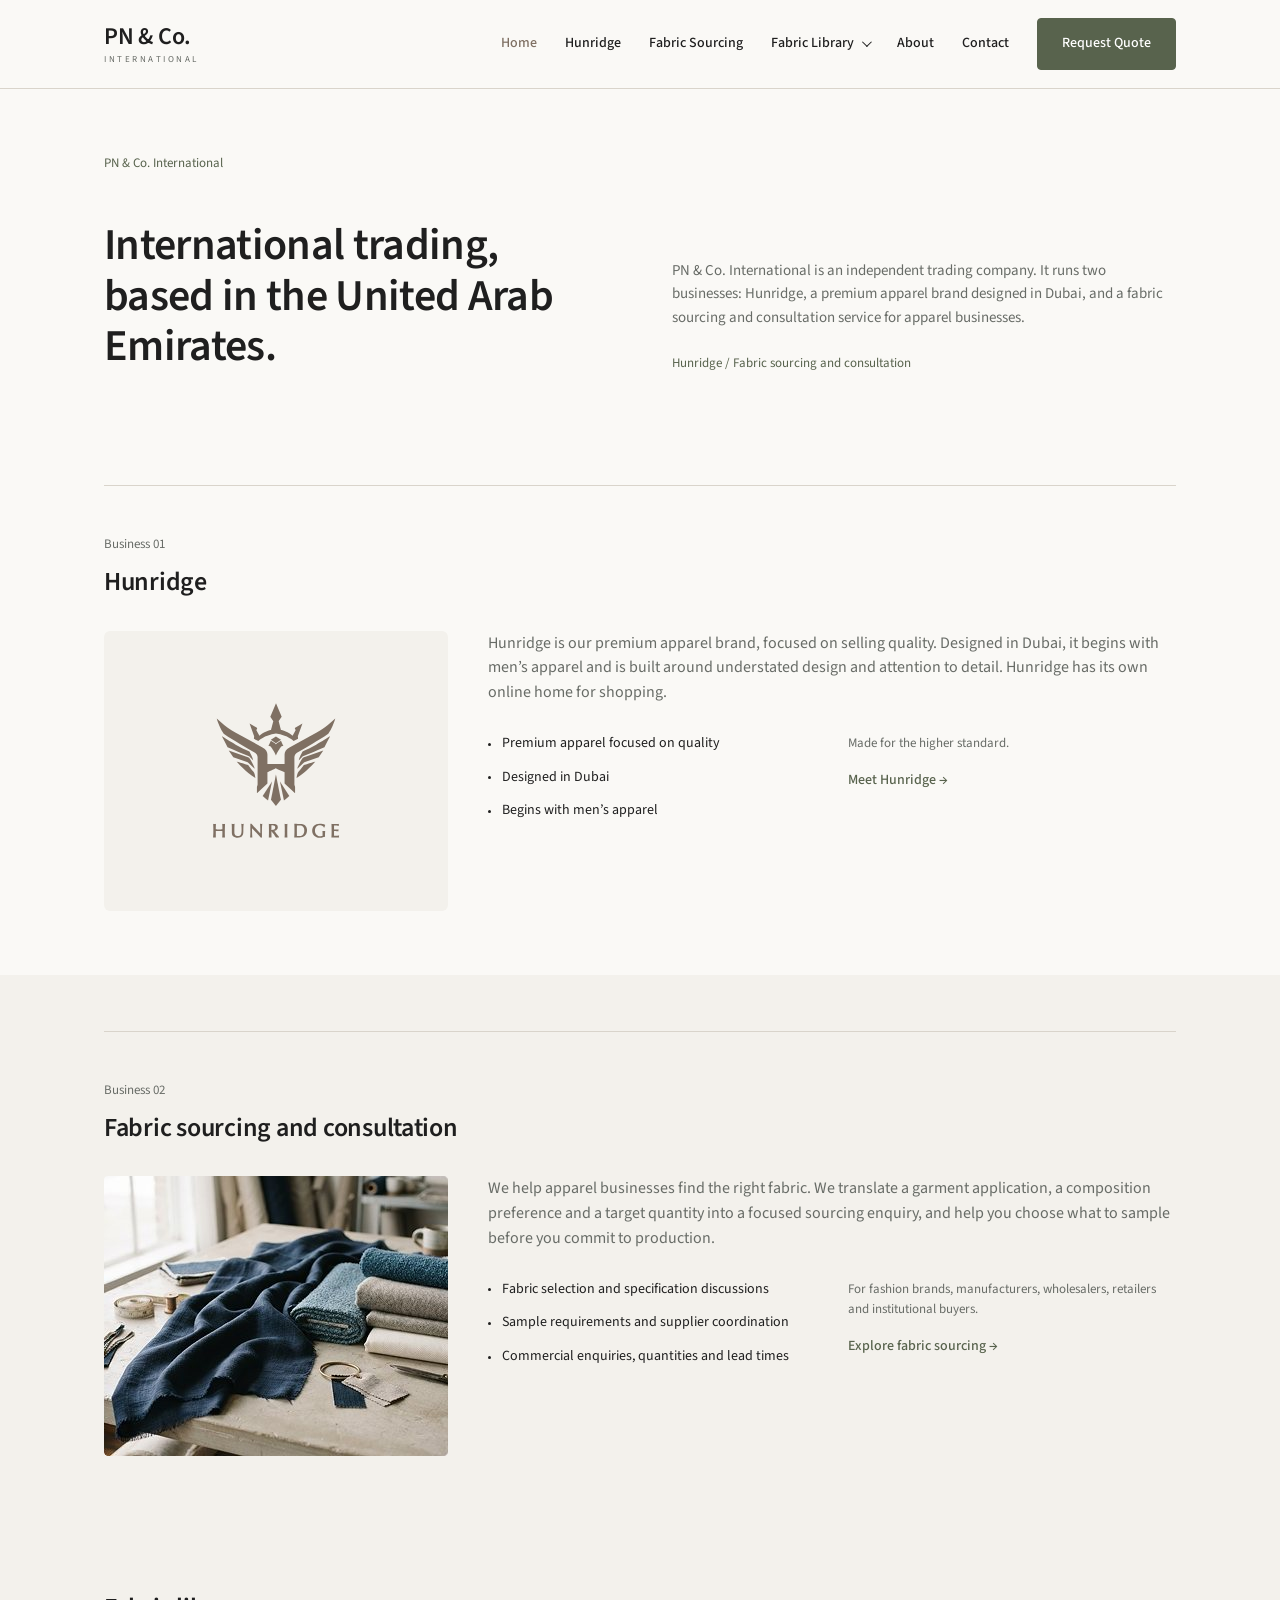
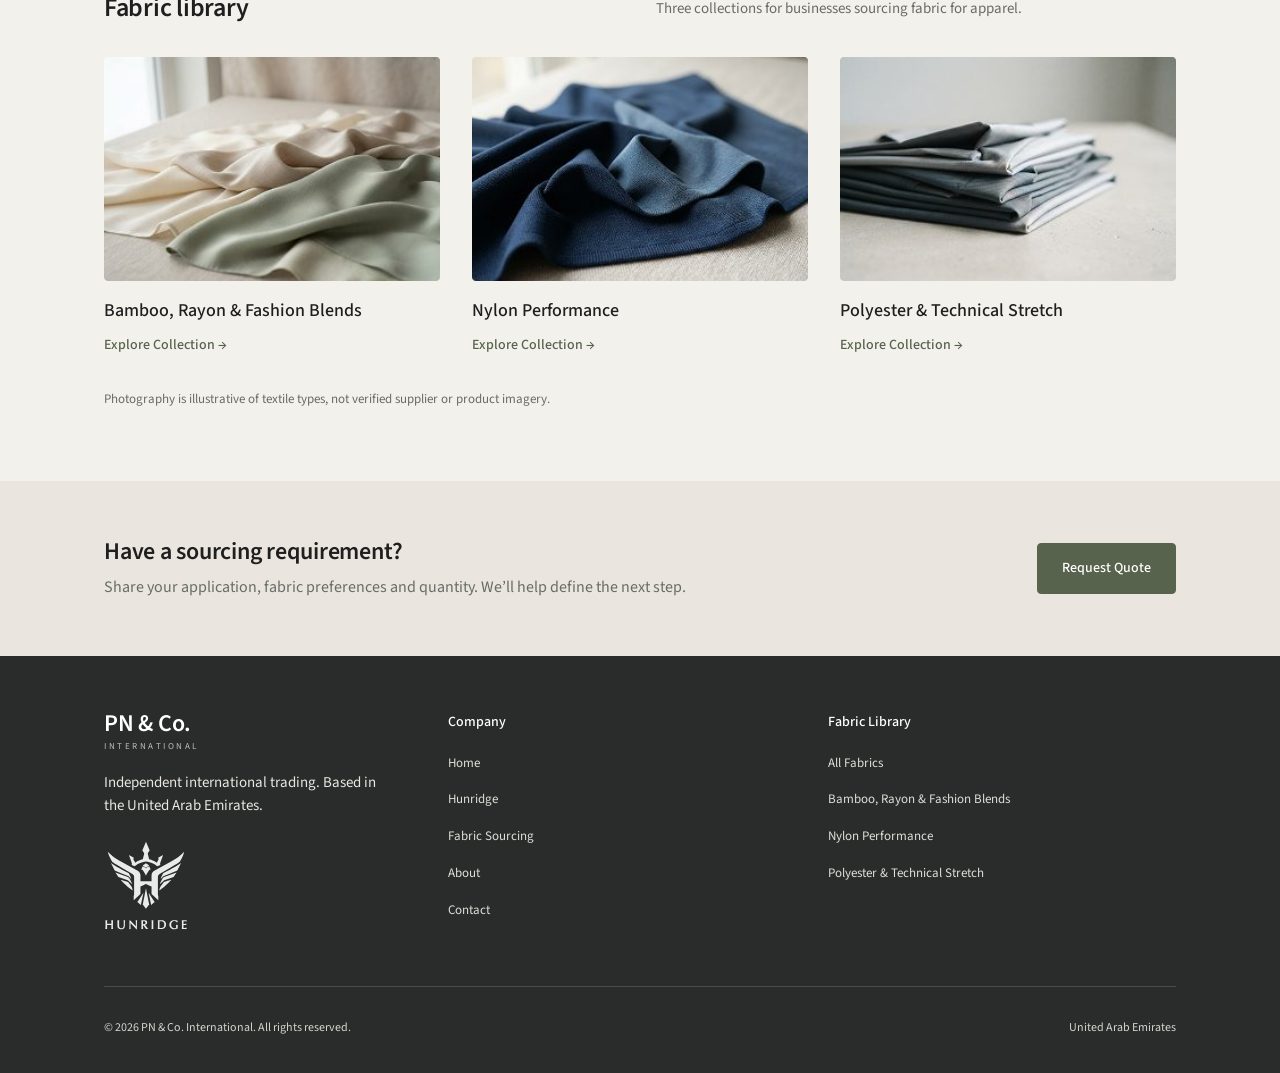
==== commit b962f5e7: "Put Hunridge first, then fabric sourcing, across nav, home, About and metadata Co-Authored-By: Claud" ====
--- a/index.html
+++ b/index.html
@@ -3,13 +3,13 @@
 <head>
 <meta charset="utf-8"><meta name="robots" content="noindex,nofollow">
 <meta name="viewport" content="width=device-width, initial-scale=1, viewport-fit=cover">
-<title>PN &amp; Co. International: Fabric Sourcing and the Hunridge Brand, UAE</title>
-<meta name="description" content="PN &amp; Co. International is an independent trading company in the UAE. It offers fabric sourcing and consultation to apparel businesses and owns Hunridge, a premium apparel brand designed in Dubai.">
+<title>PN &amp; Co. International: Hunridge and Fabric Sourcing, UAE</title>
+<meta name="description" content="PN &amp; Co. International is an independent trading company in the UAE. It owns Hunridge, a premium apparel brand designed in Dubai, and offers fabric sourcing and consultation to apparel businesses.">
 <link rel="canonical" href="https://www.example.com/">
-<meta property="og:title" content="PN &amp; Co. International: Fabric Sourcing and the Hunridge Brand, UAE"><meta property="og:description" content="PN &amp; Co. International is an independent trading company in the UAE. It offers fabric sourcing and consultation to apparel businesses and owns Hunridge, a premium apparel brand designed in Dubai."><meta property="og:type" content="website"><meta property="og:url" content="https://www.example.com/"><meta property="og:site_name" content="PN &amp; Co. International">
+<meta property="og:title" content="PN &amp; Co. International: Hunridge and Fabric Sourcing, UAE"><meta property="og:description" content="PN &amp; Co. International is an independent trading company in the UAE. It owns Hunridge, a premium apparel brand designed in Dubai, and offers fabric sourcing and consultation to apparel businesses."><meta property="og:type" content="website"><meta property="og:url" content="https://www.example.com/"><meta property="og:site_name" content="PN &amp; Co. International">
 <meta property="og:image" content="https://www.example.com/images/og-image.png"><meta name="twitter:card" content="summary_large_image">
 <link rel="icon" href="images/favicon.svg" type="image/svg+xml">
-<script type="application/ld+json">{"@context": "https://schema.org", "@graph": [{"@type": "Organization", "@id": "https://www.example.com/#org", "name": "PN & Co. International", "description": "Independent international trading company based in the United Arab Emirates. Provides fabric sourcing and consultation for apparel businesses and owns Hunridge, a premium apparel brand designed in Dubai.", "address": {"@type": "PostalAddress", "addressCountry": "AE"}, "brand": {"@type": "Brand", "name": "Hunridge", "slogan": "Made for the higher standard.", "logo": "https://www.example.com/images/logo-full-black.svg"}}, {"@type": "WebSite", "name": "PN & Co. International", "url": "https://www.example.com/", "publisher": {"@id": "https://www.example.com/#org"}}]}</script>
+<script type="application/ld+json">{"@context": "https://schema.org", "@graph": [{"@type": "Organization", "@id": "https://www.example.com/#org", "name": "PN & Co. International", "description": "Independent international trading company based in the United Arab Emirates. Owns Hunridge, a premium apparel brand designed in Dubai, and provides fabric sourcing and consultation for apparel businesses.", "address": {"@type": "PostalAddress", "addressCountry": "AE"}, "brand": {"@type": "Brand", "name": "Hunridge", "slogan": "Made for the higher standard.", "logo": "https://www.example.com/images/logo-full-black.svg"}}, {"@type": "WebSite", "name": "PN & Co. International", "url": "https://www.example.com/", "publisher": {"@id": "https://www.example.com/#org"}}]}</script>
 <link rel="preconnect" href="https://fonts.googleapis.com"><link rel="preconnect" href="https://fonts.gstatic.com" crossorigin><link href="https://fonts.googleapis.com/css2?family=Source+Sans+3:wght@400;500;600&family=Cormorant+Garamond:ital,wght@0,300;0,400;0,500;1,300;1,400&display=swap" rel="stylesheet">
 <link rel="stylesheet" href="styles.css">
 </head>
@@ -17,22 +17,22 @@
 <a class="skip" href="#main">Skip to content</a>
 <header class="site"><div class="wrap narrow"><div class="bar">
 <a class="logo" href="index.html" aria-label="PN &amp; Co. International home"><b>PN &amp; Co.</b><small>International</small></a>
-<nav class="main" aria-label="Main"><a href="index.html" class="active">Home</a><a href="fabric-sourcing.html">Fabric Sourcing</a><div class="has-dd" id="dd"><button class="dd" type="button" aria-expanded="false" aria-haspopup="true">Fabric Library<span class="chev" aria-hidden="true"></span></button><div class="menu"><a href="fabric-library.html">All Fabrics</a><a href="bamboo-rayon.html">Bamboo, Rayon &amp; Fashion Blends</a><a href="nylon-performance.html">Nylon Performance</a><a href="polyester-technical-stretch.html">Polyester &amp; Technical Stretch</a></div></div><a href="hunridge.html">Hunridge</a><a href="about.html">About</a><a href="contact.html">Contact</a><a class="btn" href="contact.html#sourcing-request">Request Quote</a></nav>
+<nav class="main" aria-label="Main"><a href="index.html" class="active">Home</a><a href="hunridge.html">Hunridge</a><a href="fabric-sourcing.html">Fabric Sourcing</a><div class="has-dd" id="dd"><button class="dd" type="button" aria-expanded="false" aria-haspopup="true">Fabric Library<span class="chev" aria-hidden="true"></span></button><div class="menu"><a href="fabric-library.html">All Fabrics</a><a href="bamboo-rayon.html">Bamboo, Rayon &amp; Fashion Blends</a><a href="nylon-performance.html">Nylon Performance</a><a href="polyester-technical-stretch.html">Polyester &amp; Technical Stretch</a></div></div><a href="about.html">About</a><a href="contact.html">Contact</a><a class="btn" href="contact.html#sourcing-request">Request Quote</a></nav>
 <button class="burger" id="burger" type="button" aria-label="Open menu" aria-expanded="false"><span></span></button>
-</div></div><div class="drawer" id="drawer"><a href="index.html">Home</a><a href="fabric-sourcing.html">Fabric Sourcing</a><a href="fabric-library.html">Fabric Library</a><div class="sub"><a href="bamboo-rayon.html">Bamboo, Rayon &amp; Fashion Blends</a><a href="nylon-performance.html">Nylon Performance</a><a href="polyester-technical-stretch.html">Polyester &amp; Technical Stretch</a></div><a href="hunridge.html">Hunridge</a><a href="about.html">About</a><a href="contact.html">Contact</a><a class="btn" href="contact.html#sourcing-request">Request Quote</a></div></header><main id="main"><div class="wrap narrow"><div class="intro" style="padding-bottom:56px"><div><p class="eyebrow">PN &amp; Co. International</p>
+</div></div><div class="drawer" id="drawer"><a href="index.html">Home</a><a href="hunridge.html">Hunridge</a><a href="fabric-sourcing.html">Fabric Sourcing</a><a href="fabric-library.html">Fabric Library</a><div class="sub"><a href="bamboo-rayon.html">Bamboo, Rayon &amp; Fashion Blends</a><a href="nylon-performance.html">Nylon Performance</a><a href="polyester-technical-stretch.html">Polyester &amp; Technical Stretch</a></div><a href="about.html">About</a><a href="contact.html">Contact</a><a class="btn" href="contact.html#sourcing-request">Request Quote</a></div></header><main id="main"><div class="wrap narrow"><div class="intro" style="padding-bottom:56px"><div><p class="eyebrow">PN &amp; Co. International</p>
 <h1>International trading, based in the United Arab Emirates.</h1></div>
-<div><p class="lead" style="font-size:15px;margin-bottom:24px">PN &amp; Co. International is an independent trading company. It runs two businesses: a fabric sourcing and consultation service for apparel businesses, and Hunridge, a premium apparel brand designed in Dubai.</p>
-<p class="small" style="color:var(--olive)">Fabric sourcing and consultation / Hunridge</p></div></div></div>
-<section class="biz-block" aria-labelledby="h-b1"><div class="wrap narrow"><div class="inner"><div class="biz-title"><p class="small" style="margin-bottom:12px">Business 01</p><h2 id="h-b1">Fabric sourcing and consultation</h2></div>
+<div><p class="lead" style="font-size:15px;margin-bottom:24px">PN &amp; Co. International is an independent trading company. It runs two businesses: Hunridge, a premium apparel brand designed in Dubai, and a fabric sourcing and consultation service for apparel businesses.</p>
+<p class="small" style="color:var(--olive)">Hunridge / Fabric sourcing and consultation</p></div></div></div>
+<section class="biz-block" aria-labelledby="h-b1"><div class="wrap narrow"><div class="inner"><div class="biz-title"><p class="small" style="margin-bottom:12px">Business 01</p><h2 id="h-b1">Hunridge</h2></div>
+<div class="biz-body"><div class="brand-tile"><img src="images/logo-full.svg" alt="Hunridge" width="150" height="160" loading="lazy"></div>
+<div class="biz-copy"><p>Hunridge is our premium apparel brand, focused on selling quality. Designed in Dubai, it begins with men’s apparel and is built around understated design and attention to detail. Hunridge has its own online home for shopping.</p>
+<div class="biz-cols"><ul><li>Premium apparel focused on quality</li><li>Designed in Dubai</li><li>Begins with men’s apparel</li></ul>
+<div class="aside"><p class="small">Made for the higher standard.</p><a class="link" href="hunridge.html">Meet Hunridge →</a></div></div></div></div></div></div></section>
+<section class="biz-block alt" aria-labelledby="h-b2"><div class="wrap narrow"><div class="inner"><div class="biz-title"><p class="small" style="margin-bottom:12px">Business 02</p><h2 id="h-b2">Fabric sourcing and consultation</h2></div>
 <div class="biz-body"><img class="rounded" src="images/sourcing.jpg" alt="Navy linen, fabric rolls and swatches on a worktable">
 <div class="biz-copy"><p>We help apparel businesses find the right fabric. We translate a garment application, a composition preference and a target quantity into a focused sourcing enquiry, and help you choose what to sample before you commit to production.</p>
 <div class="biz-cols"><ul><li>Fabric selection and specification discussions</li><li>Sample requirements and supplier coordination</li><li>Commercial enquiries, quantities and lead times</li></ul>
 <div class="aside"><p class="small">For fashion brands, manufacturers, wholesalers, retailers and institutional buyers.</p><a class="link" href="fabric-sourcing.html">Explore fabric sourcing →</a></div></div></div></div></div></div></section>
-<section class="biz-block alt" aria-labelledby="h-b2"><div class="wrap narrow"><div class="inner"><div class="biz-title"><p class="small" style="margin-bottom:12px">Business 02</p><h2 id="h-b2">Hunridge</h2></div>
-<div class="biz-body"><div class="brand-tile"><img src="images/logo-full.svg" alt="Hunridge" width="150" height="160" loading="lazy"></div>
-<div class="biz-copy"><p>Hunridge is our premium apparel brand, focused on selling quality. Designed in Dubai, it begins with men’s apparel and is built around understated design and attention to detail. Hunridge has its own online home for shopping.</p>
-<div class="biz-cols"><ul><li>Premium apparel focused on quality</li><li>Designed in Dubai</li><li>Begins with men’s apparel</li></ul>
-<div class="aside"><p class="small">Made for the higher standard.</p><a class="link" href="hunridge.html">Meet Hunridge →</a></div></div></div></div></div></div></section>
 <section class="corp-band surface" aria-labelledby="h-lib"><div class="wrap narrow">
 <div class="fl-head"><h2 id="h-lib">Fabric library</h2><p class="lead" style="font-size:15px">Three collections for businesses sourcing fabric for apparel.</p></div>
 <div class="mini">
